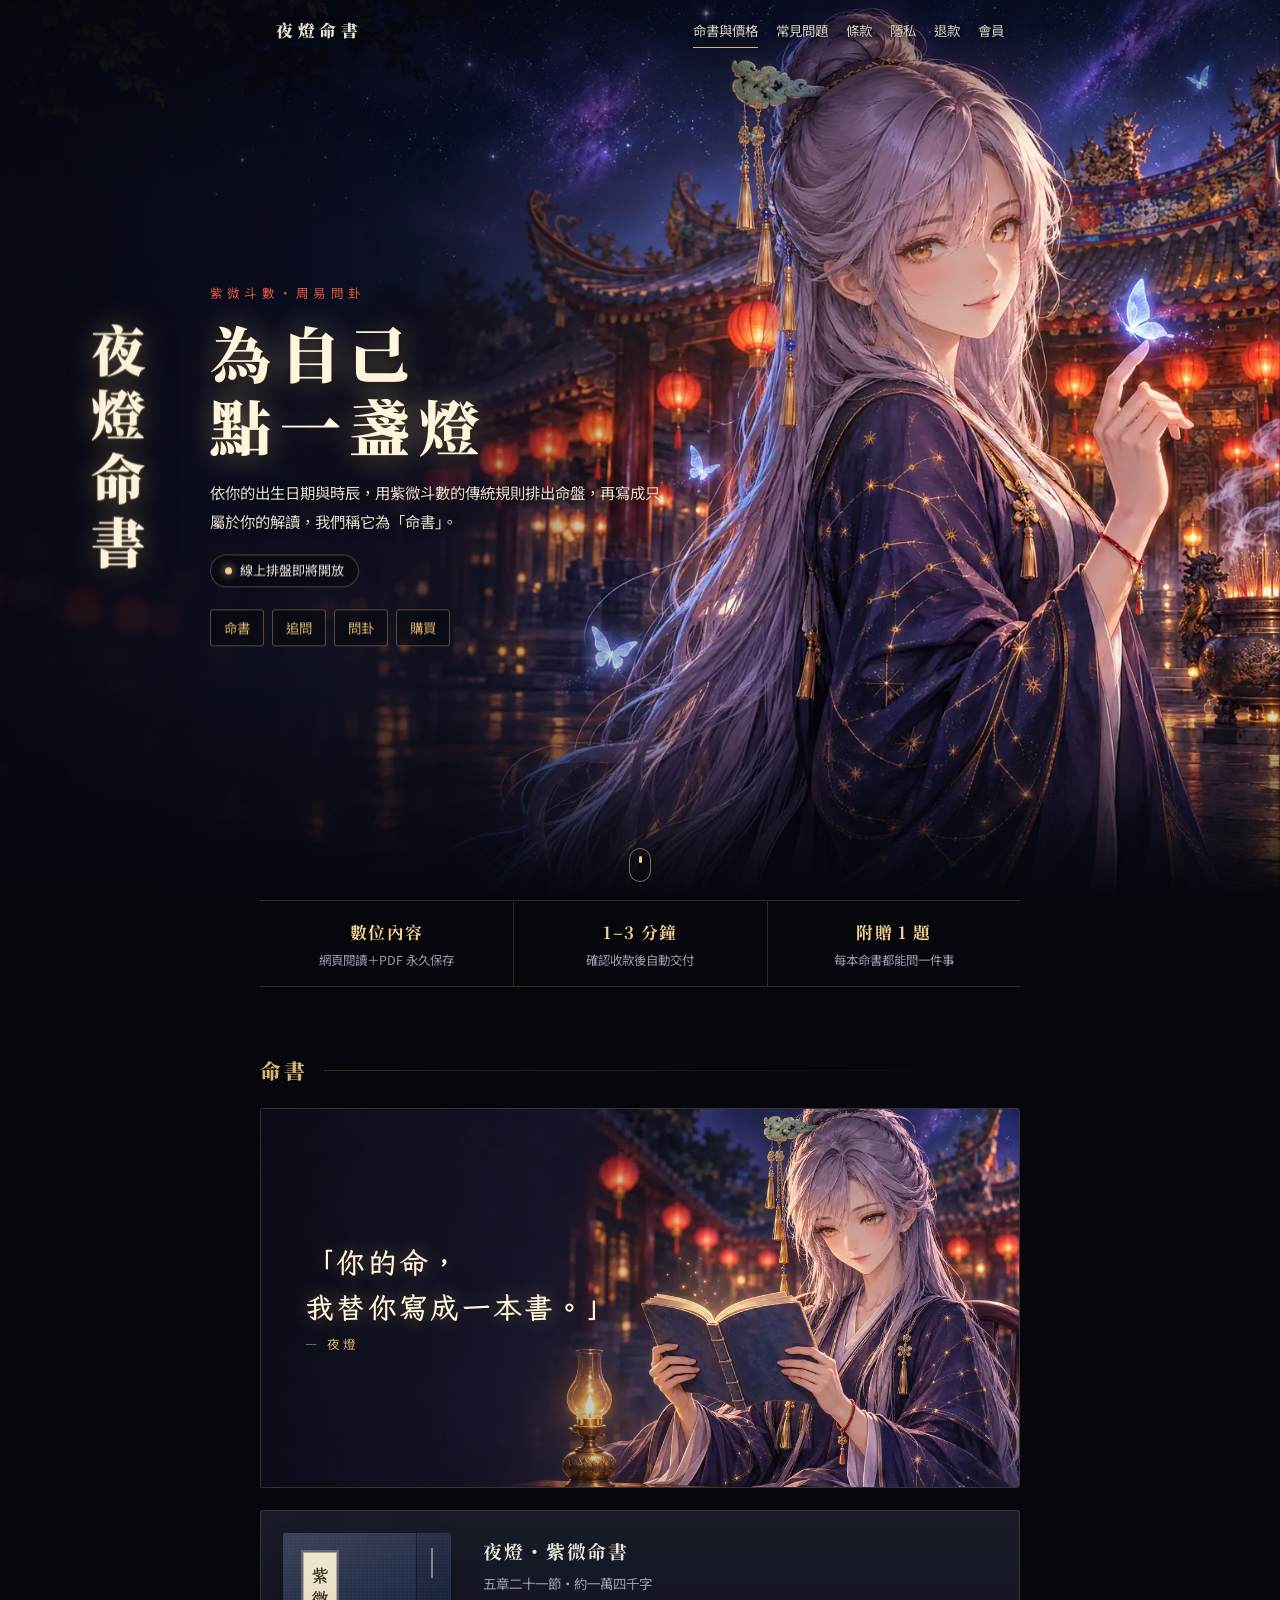
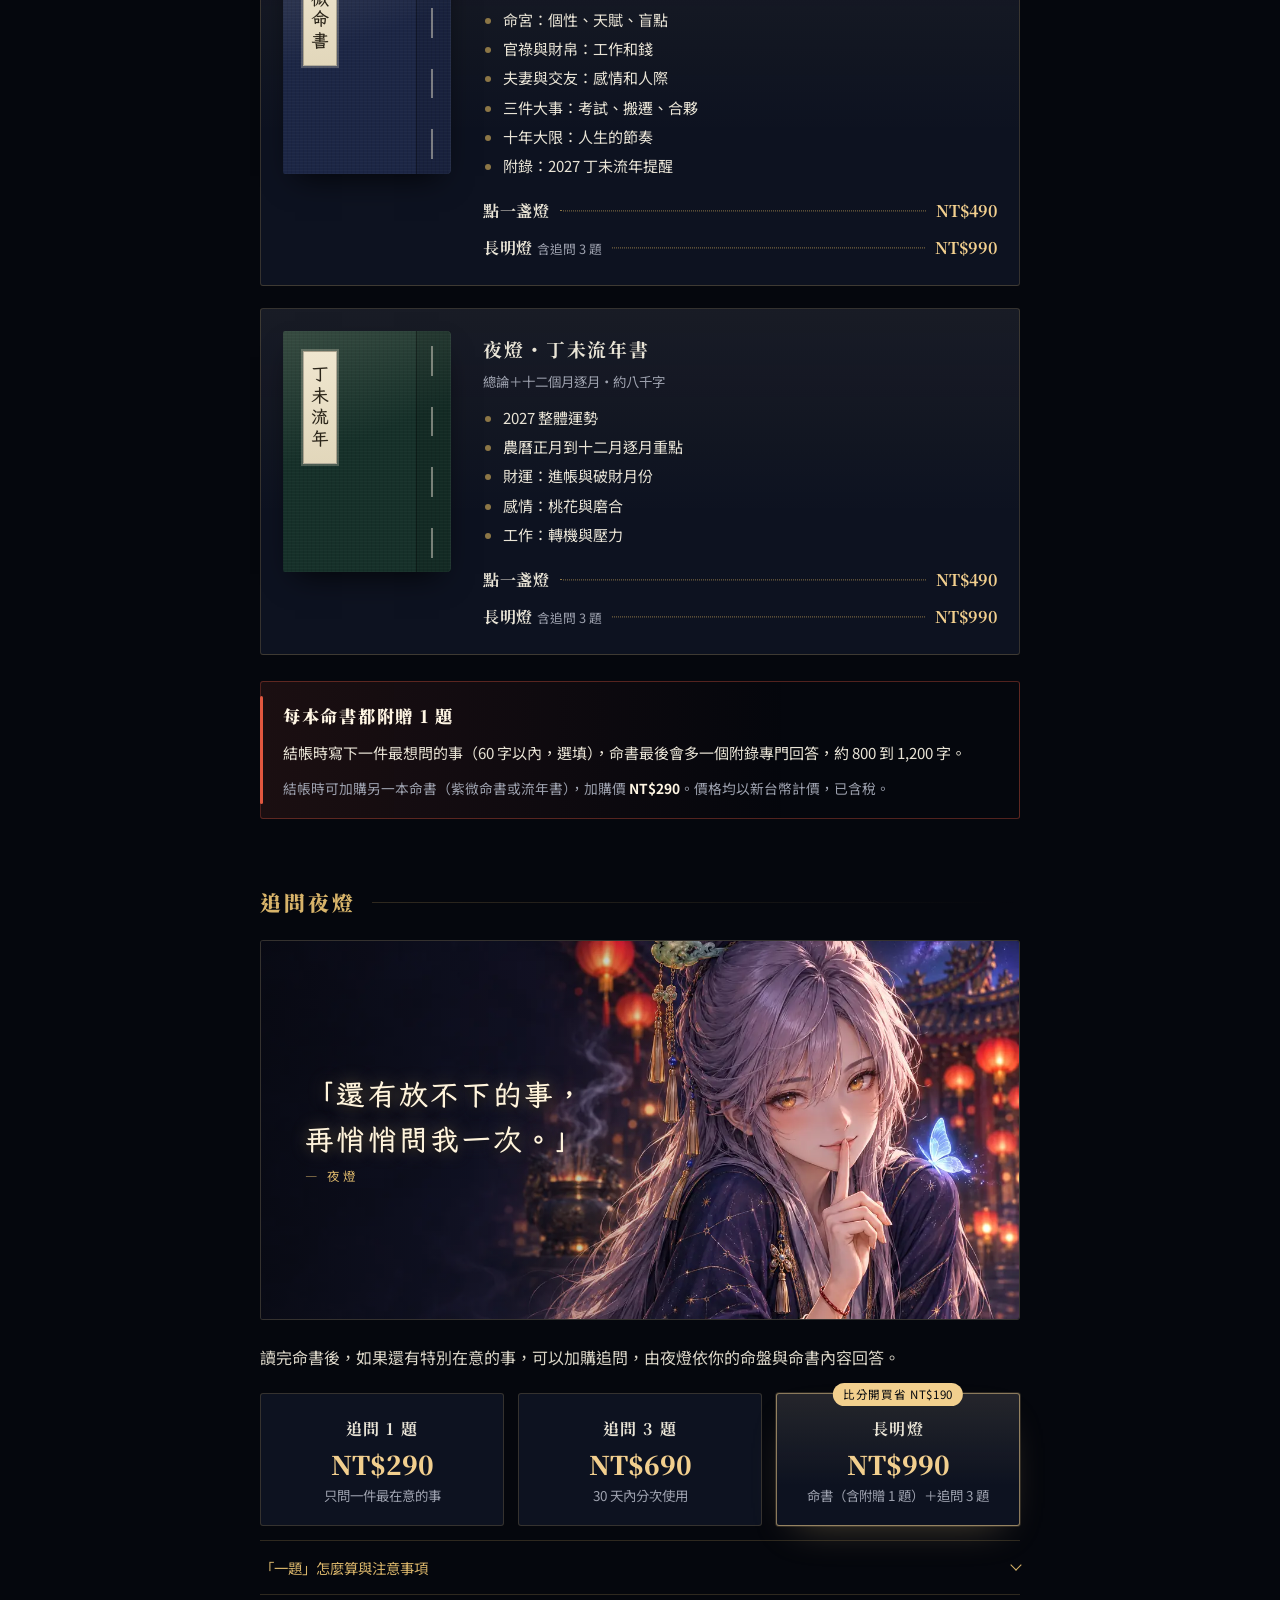
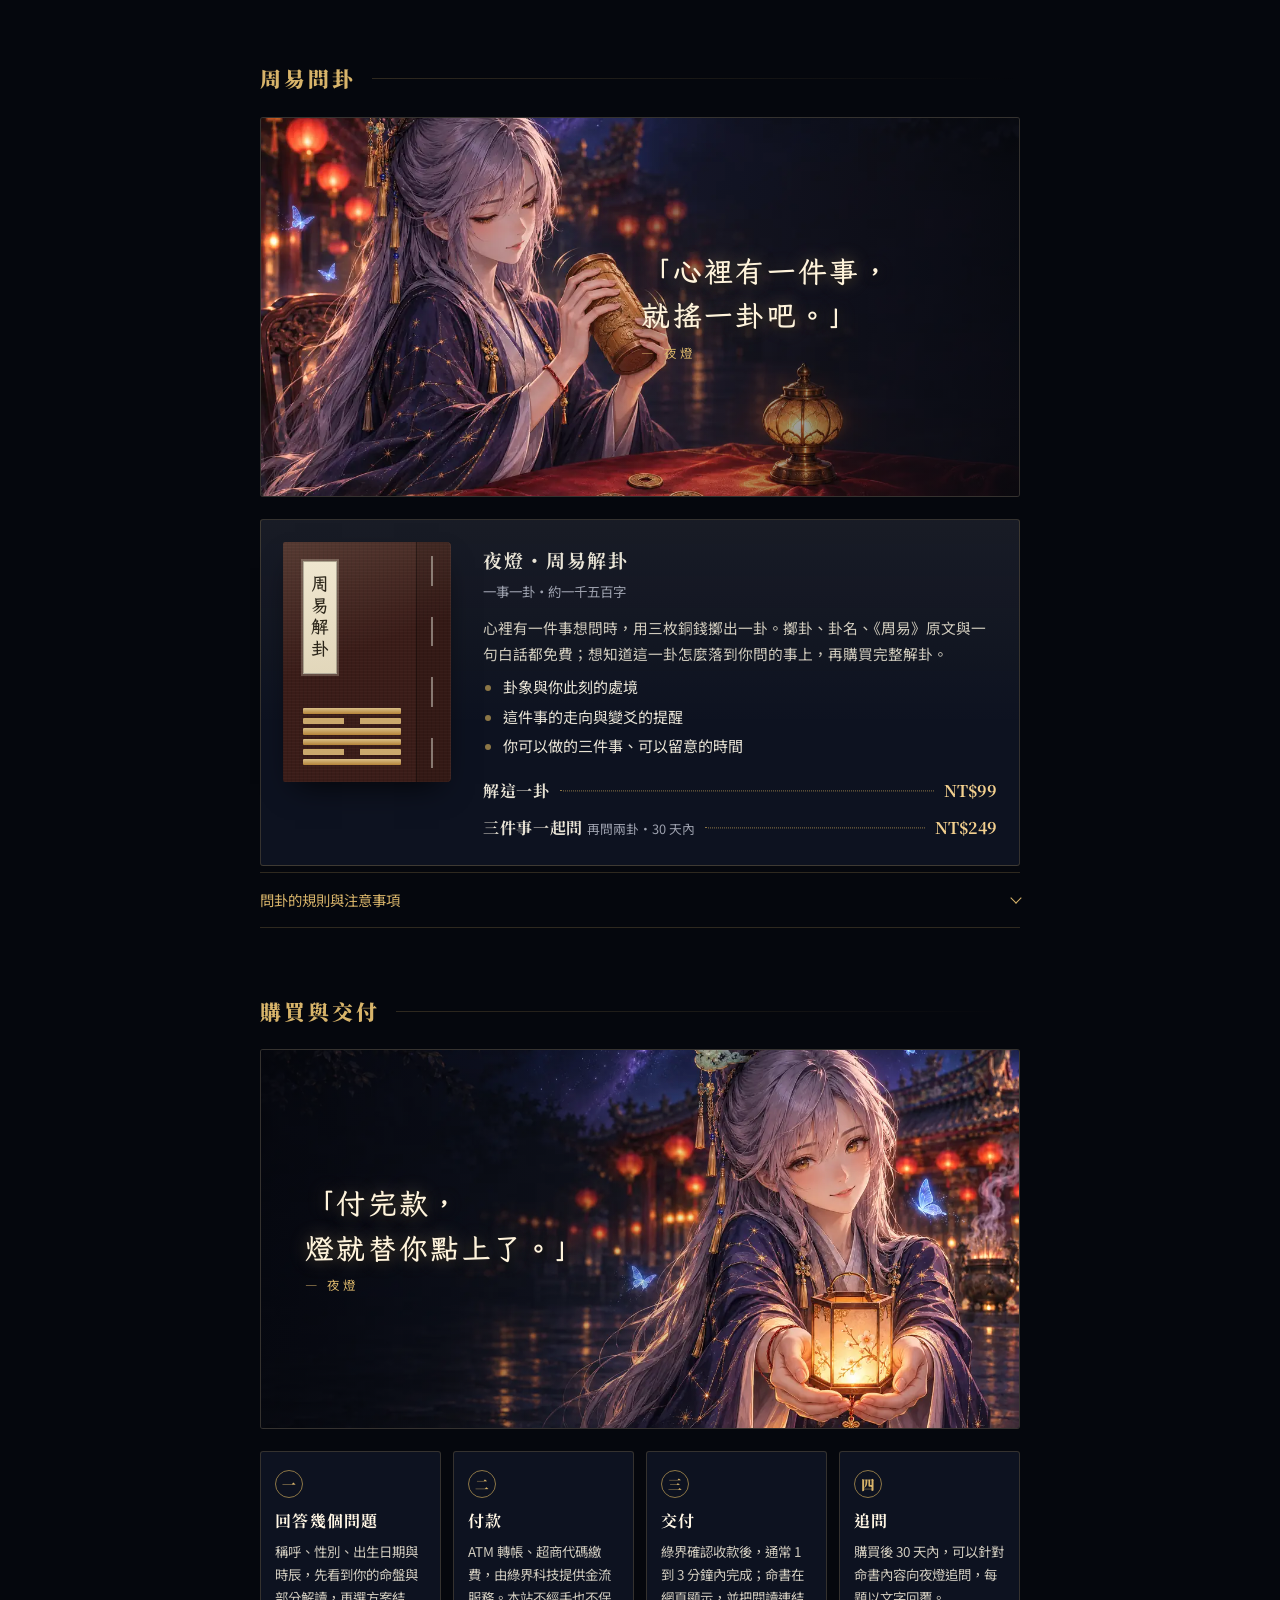
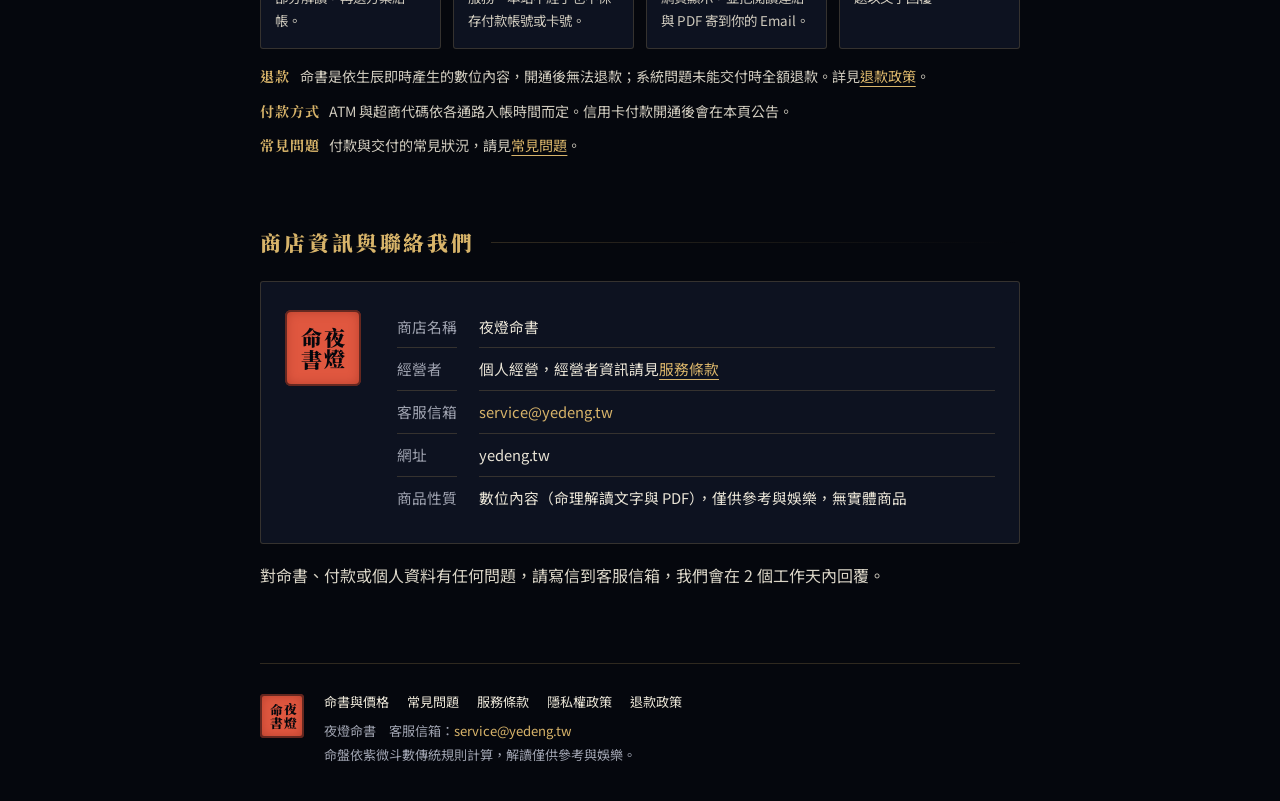
==== index.html @ f679dbf3 "新增會員登入、會員中心、付款後感謝頁與命書閱讀頁 - login.html：Email 驗證碼／連結、Google、LINE 三種登入，含綁定 Email 模式 - account.html：我的命書" ====
<!doctype html>
<html lang="zh-Hant-TW">
<head>
<meta charset="utf-8">
<meta name="viewport" content="width=device-width, initial-scale=1, viewport-fit=cover">
<meta name="description" content="夜燈命書：紫微命書、流年書、追問與周易問卦的內容、價格、付款與交付方式。">
<meta name="theme-color" content="#05070d">
<link rel="icon" href="/favicon.ico" sizes="32x32">
<link rel="icon" href="/favicon.svg" type="image/svg+xml">
<link rel="apple-touch-icon" href="/apple-touch-icon.png">
<link rel="manifest" href="/site.webmanifest">
<title>命書與價格｜夜燈命書</title>
<link rel="preconnect" href="https://fonts.googleapis.com">
<link rel="preconnect" href="https://fonts.gstatic.com" crossorigin>
<link rel="stylesheet" href="https://fonts.googleapis.com/css2?family=Noto+Serif+TC:wght@700;900&family=Noto+Sans+TC:wght@400;500;700&family=LXGW+WenKai+TC:wght@700&display=swap">
<link rel="stylesheet" href="legal.css">
<link rel="stylesheet" href="shop.css">
<link rel="stylesheet" href="stage.css">
<link rel="preload" as="image" href="img/hero-m.webp" media="(max-width:899px)">
<link rel="preload" as="image" href="img/hero-d.webp" media="(min-width:900px)">
</head>
<body class="pg-shop">
<header class="top"><a class="brand" href="/">夜燈命書</a>
<nav class="nav" aria-label="主選單"><a href="/" aria-current="page">命書與價格</a><a href="faq.html">常見問題</a><a href="terms.html">條款</a><a href="privacy.html">隱私</a><a href="refund.html">退款</a><a href="account.html">會員</a></nav></header>
<main>

<section class="stage" aria-label="夜燈命書">
<picture class="stage-bg"><source media="(min-width:900px)" srcset="img/hero-d.webp" width="1920" height="1086"><img src="img/hero-m.webp" alt="" width="900" height="1592" fetchpriority="high"></picture>
<span class="motes" aria-hidden="true"></span>
<p class="v-title" aria-hidden="true"><span style="--i:0">夜</span><span style="--i:1">燈</span><span style="--i:2">命</span><span style="--i:3">書</span></p>
<div class="stage-txt">
<p class="eyebrow">紫微斗數・周易問卦</p>
<h1>為自己<br>點一盞燈</h1>
<p class="sub">依你的出生日期與時辰，用紫微斗數的傳統規則排出命盤，再寫成只屬於你的解讀，我們稱它為「命書」。</p>
<p class="soon"><span class="dot" aria-hidden="true"></span>線上排盤即將開放</p>
<nav class="jump" aria-label="本頁目錄"><a href="#books">命書</a><a href="#ask">追問</a><a href="#gua">問卦</a><a href="#buy">購買</a></nav>
</div>
<a class="cue" href="#books" aria-label="往下看命書"><span></span></a>
</section>

<ul class="rv perks" aria-label="服務特色">
<li><b>數位內容</b><span>網頁閱讀＋PDF 永久保存</span></li>
<li><b>1–3 分鐘</b><span>確認收款後自動交付</span></li>
<li><b>附贈 1 題</b><span>每本命書都能問一件事</span></li>
</ul>

<h2 id="books">命書</h2>
<figure class="scene rv"><img src="img/book.webp" alt="" loading="lazy" width="1280" height="850"><figcaption><p class="line">「你的命，<br>我替你寫成一本書。」</p><p class="who">— 夜燈</p></figcaption></figure>
<div class="rv shelf">
<article class="book life">
<div class="cover" aria-hidden="true"><span class="slip">紫微命書</span></div>
<div class="info"><h3>夜燈・紫微命書</h3><p class="meta">五章二十一節・約一萬四千字</p><ul><li>命宮：個性、天賦、盲點</li><li>官祿與財帛：工作和錢</li><li>夫妻與交友：感情和人際</li><li>三件大事：考試、搬遷、合夥</li><li>十年大限：人生的節奏</li><li>附錄：2027 丁未流年提醒</li></ul></div>
<div class="rates"><div class="rate"><span class="lbl">點一盞燈</span><i></i><b>NT$490</b></div><div class="rate"><span class="lbl">長明燈<small>含追問 3 題</small></span><i></i><b>NT$990</b></div></div>
</article>
<article class="book year">
<div class="cover" aria-hidden="true"><span class="slip">丁未流年</span></div>
<div class="info"><h3>夜燈・丁未流年書</h3><p class="meta">總論＋十二個月逐月・約八千字</p><ul><li>2027 整體運勢</li><li>農曆正月到十二月逐月重點</li><li>財運：進帳與破財月份</li><li>感情：桃花與磨合</li><li>工作：轉機與壓力</li></ul></div>
<div class="rates"><div class="rate"><span class="lbl">點一盞燈</span><i></i><b>NT$490</b></div><div class="rate"><span class="lbl">長明燈<small>含追問 3 題</small></span><i></i><b>NT$990</b></div></div>
</article>
</div>

<div class="rv gift">
<p class="gift-h">每本命書都附贈 1 題</p>
<p>結帳時寫下一件最想問的事（60 字以內，選填），命書最後會多一個附錄專門回答，約 800 到 1,200 字。</p>
<p class="gift-sub">結帳時可加購另一本命書（紫微命書或流年書），加購價 <b>NT$290</b>。價格均以新台幣計價，已含稅。</p>
</div>

<h2 id="ask">追問夜燈</h2>
<figure class="scene rv"><img src="img/hush.webp" alt="" loading="lazy" width="1280" height="850"><figcaption><p class="line">「還有放不下的事，<br>再悄悄問我一次。」</p><p class="who">— 夜燈</p></figcaption></figure>
<p class="intro">讀完命書後，如果還有特別在意的事，可以加購追問，由夜燈依你的命盤與命書內容回答。</p>
<div class="rv tiles">
<div class="tile"><p class="t-name">追問 1 題</p><p class="t-price">NT$290</p><p class="t-desc">只問一件最在意的事</p></div>
<div class="tile"><p class="t-name">追問 3 題</p><p class="t-price">NT$690</p><p class="t-desc">30 天內分次使用</p></div>
<div class="tile hi"><p class="t-tag">比分開買省 NT$190</p><p class="t-name">長明燈</p><p class="t-price">NT$990</p><p class="t-desc">命書（含附贈 1 題）＋追問 3 題</p></div>
</div>
<details class="rules"><summary>「一題」怎麼算與注意事項</summary>
<ul class="small">
<li>一題只問一件事，例如「我適合在今年換工作嗎」。一則訊息裡包含好幾個不同的問題，會請你拆開來問。</li>
<li>每題可以針對回答再補問一次，釐清你沒看懂的地方，不另外計算。</li>
<li>每題回答約 800 到 1,200 字，付款或提問後通常幾分鐘內完成。</li>
<li>購買後 30 天內使用完畢，逾期未使用的題數不保留。</li>
<li>追問屬於數位內容，不適用七天鑑賞期，購買後恕不退款。</li>
<li>只回答與你本人命盤有關的問題。兩個人的合盤書即將推出。</li>
<li>官司、申請、求職、感情這類「什麼時候」的問題，夜燈可以依命盤提供比較有進展的時間範圍或月份，僅供參考；不判斷官司輸贏或賠償金額，實際進度以法院、機關與律師的說明為準。</li>
<li>不回答醫療療效、疾病、壽命、死亡時間、投資標的或彩券號碼這類問題，也不提供已故者的命盤分析。</li>
</ul></details>

<h2 id="gua">周易問卦</h2>
<figure class="scene rv right"><img src="img/toss.webp" alt="" loading="lazy" width="1280" height="850"><figcaption><p class="line">「心裡有一件事，<br>就搖一卦吧。」</p><p class="who">— 夜燈</p></figcaption></figure>
<article class="rv book gua">
<div class="cover hexc" aria-hidden="true"><span class="hex"><i></i><i class="yin"></i><i></i><i></i><i class="yin"></i><i></i></span><span class="slip">周易解卦</span></div>
<div class="info"><h3>夜燈・周易解卦</h3><p class="meta">一事一卦・約一千五百字</p><p class="lead-s">心裡有一件事想問時，用三枚銅錢擲出一卦。擲卦、卦名、《周易》原文與一句白話都免費；想知道這一卦怎麼落到你問的事上，再購買完整解卦。</p><ul><li>卦象與你此刻的處境</li><li>這件事的走向與變爻的提醒</li><li>你可以做的三件事、可以留意的時間</li></ul></div>
<div class="rates"><div class="rate"><span class="lbl">解這一卦</span><i></i><b>NT$99</b></div><div class="rate"><span class="lbl">三件事一起問<small>再問兩卦・30 天內</small></span><i></i><b>NT$249</b></div></div>
</article>
<details class="rules"><summary>問卦的規則與注意事項</summary>
<ul class="small">
<li>一卦只問一件事。依「初筮告，再三瀆」的傳統，同一件事一個月內只解第一卦，重擲的卦不另外解。</li>
<li>解卦依《周易》原文與朱熹《易學啟蒙》的占法；「什麼時候」的問題可以提供月份範圍，僅供參考。</li>
<li>不回答彩券號碼、投資標的、疾病與療效、壽命，也不判斷官司輸贏或賠償金額。</li>
<li>解卦屬於數位內容，不適用七天鑑賞期，開通後無法退款；「三件事一起問」未使用的卦數也不退款。</li>
</ul></details>

<h2 id="buy">購買與交付</h2>
<figure class="scene rv"><img src="img/lamp.webp" alt="" loading="lazy" width="1280" height="850"><figcaption><p class="line">「付完款，<br>燈就替你點上了。」</p><p class="who">— 夜燈</p></figcaption></figure>
<ol class="rv steps">
<li><span class="n">一</span><b>回答幾個問題</b><p>稱呼、性別、出生日期與時辰，先看到你的命盤與部分解讀，再選方案結帳。</p></li>
<li><span class="n">二</span><b>付款</b><p>ATM 轉帳、超商代碼繳費，由綠界科技提供金流服務。本站不經手也不保存付款帳號或卡號。</p></li>
<li><span class="n">三</span><b>交付</b><p>綠界確認收款後，通常 1 到 3 分鐘內完成；命書在網頁顯示，並把閱讀連結與 PDF 寄到你的 Email。</p></li>
<li><span class="n">四</span><b>追問</b><p>購買後 30 天內，可以針對命書內容向夜燈追問，每題以文字回覆。</p></li>
</ol>
<div class="notes">
<p><b>退款</b>命書是依生辰即時產生的數位內容，開通後無法退款；系統問題未能交付時全額退款。詳見<a href="refund.html">退款政策</a>。</p>
<p><b>付款方式</b>ATM 與超商代碼依各通路入帳時間而定。信用卡付款開通後會在本頁公告。</p>
<p><b>常見問題</b>付款與交付的常見狀況，請見<a href="faq.html">常見問題</a>。</p>
</div>

<h2>商店資訊與聯絡我們</h2>
<div class="rv shop card">
<span class="seal" aria-hidden="true"><span>夜燈</span><span>命書</span></span>
<dl class="kv"><div><dt>商店名稱</dt><dd>夜燈命書</dd></div><div><dt>經營者</dt><dd>個人經營，經營者資訊請見<a href="terms.html">服務條款</a></dd></div><div><dt>客服信箱</dt><dd><span class="mail">service@yedeng.tw</span></dd></div><div><dt>網址</dt><dd>yedeng.tw</dd></div><div><dt>商品性質</dt><dd>數位內容（命理解讀文字與 PDF），僅供參考與娛樂，無實體商品</dd></div></dl>
</div>
<p class="intro">對命書、付款或個人資料有任何問題，請寫信到客服信箱，我們會在 2 個工作天內回覆。</p>
</main>
<footer>
<span class="seal" aria-hidden="true"><span>夜燈</span><span>命書</span></span>
<div>
<nav aria-label="網站資訊"><a href="/">命書與價格</a><a href="faq.html">常見問題</a><a href="terms.html">服務條款</a><a href="privacy.html">隱私權政策</a><a href="refund.html">退款政策</a></nav>
<p>夜燈命書　客服信箱：<span class="mail">service@yedeng.tw</span></p>
<p>命盤依紫微斗數傳統規則計算，解讀僅供參考與娛樂。</p>
</div>
</footer>
<script>
(function(){var els=document.querySelectorAll('.rv');if(!('IntersectionObserver' in window)||matchMedia('(prefers-reduced-motion: reduce)').matches){els.forEach(function(e){e.classList.add('in')});return}
document.documentElement.classList.add('js');var io=new IntersectionObserver(function(es){es.forEach(function(x){if(x.isIntersecting){x.target.classList.add('in');io.unobserve(x.target)}})},{rootMargin:'0px 0px -8% 0px'});els.forEach(function(e){io.observe(e)})})();
</script>
</body>
</html>
---- legal.css ----
:root{--night:#05070d;--ink:#0d1220;--lamp:#f2cf8e;--gold:#d8b46a;--gold-dim:#8c7646;--paper:#e9e4d6;--mute:#9da1ae;--cinnabar:#e0573f;--rule:rgba(216,180,106,.2);--serif:"Noto Serif TC","Songti TC","PMingLiU",serif;--kai:"LXGW WenKai TC","BiauKai","DFKai-SB","Kaiti TC",serif;--sans:"Noto Sans TC","PingFang TC","Microsoft JhengHei",system-ui,sans-serif;--w:760px;color-scheme:dark}*{box-sizing:border-box}html{background:var(--night)}body{margin:0;min-height:100dvh;color:var(--paper);font-family:var(--sans);font-size:16px;line-height:1.9;padding-inline:max(16px,env(safe-area-inset-left,0px)) max(16px,env(safe-area-inset-right,0px));padding-bottom:env(safe-area-inset-bottom,0px);-webkit-font-smoothing:antialiased}body::after{content:"";position:fixed;inset:0;pointer-events:none;z-index:-1;background:radial-gradient(ellipse 46rem 30rem at 50% -8rem,rgba(242,207,142,.2),rgba(242,207,142,.06) 55%,transparent 75%),radial-gradient(ellipse 90rem 50rem at 50% 120%,rgba(40,56,110,.22),transparent 70%);animation:lampOn 1.6s ease-out both}@keyframes lampOn{from{opacity:0}to{opacity:1}}a{color:var(--gold);text-underline-offset:4px;text-decoration-thickness:1px}a:hover{color:var(--lamp)}a:focus-visible{outline:2px solid var(--lamp);outline-offset:3px;border-radius:2px}b,strong{color:#fff6e4;font-weight:700}.top{max-width:var(--w);margin:0 auto;display:flex;align-items:center;justify-content:space-between;gap:16px;padding-block:calc(14px + env(safe-area-inset-top,0px)) 14px}.brand{font-family:var(--serif);font-weight:900;font-size:1.05rem;letter-spacing:.28em;color:var(--paper);text-decoration:none;white-space:nowrap}.nav{display:flex;gap:2px 18px;flex-wrap:wrap;justify-content:flex-end;font-size:.84rem}.nav a{color:var(--mute);text-decoration:none;padding-block:4px;white-space:nowrap}.nav a:hover{color:var(--paper)}.nav a[aria-current="page"]{color:var(--gold);box-shadow:inset 0 -1px var(--gold)}main{max-width:var(--w);margin:0 auto;padding-block:28px 56px}.hero{display:flex;flex-direction:row-reverse;align-items:flex-start;gap:clamp(20px,6vw,64px);padding-block:clamp(16px,6vw,56px) clamp(28px,6vw,48px)}.v-title{margin:0;writing-mode:vertical-rl;font-family:var(--serif);font-weight:900;font-size:clamp(3.2rem,11vw,4.4rem);line-height:1;letter-spacing:.18em;color:#fbf2dc;text-shadow:0 0 28px rgba(242,207,142,.45),0 0 2px rgba(242,207,142,.6);flex:none}.hero-txt{flex:1;min-width:0;padding-top:.4em}.hero h1{font-family:var(--serif);font-weight:900;font-size:clamp(1.55rem,5.4vw,2.2rem);line-height:1.35;letter-spacing:.06em;margin:0 0 18px;text-wrap:balance}.hero p{margin:0 0 14px;max-width:34em;color:#d9d4c6}.hero .soon{color:var(--mute);font-size:.88rem;margin-top:22px;padding-left:12px;border-left:1px solid var(--gold-dim)}h2{font-family:var(--serif);font-weight:900;font-size:1.3rem;letter-spacing:.14em;color:var(--gold);margin:64px 0 18px;display:flex;align-items:center;gap:16px;text-wrap:balance}main>.hero+h2{margin-top:24px}h2::after{content:"";flex:1;height:1px;background:linear-gradient(90deg,var(--rule),transparent)}h3{font-family:var(--serif);font-size:1.05rem;letter-spacing:.06em;margin:28px 0 8px;color:var(--paper)}p,li{max-width:40em}ul,ol{padding-left:1.3em;margin:10px 0}li{margin:6px 0}li::marker{color:var(--gold-dim)}.small{font-size:.9rem;color:#cfcabd}.shelf{display:flex;flex-direction:column;gap:22px;margin:22px 0 26px}.book{display:grid;grid-template-columns:clamp(104px,26vw,168px) 1fr;grid-template-areas:"cover info" "cover price";column-gap:clamp(16px,4vw,32px);row-gap:14px;padding:clamp(14px,3vw,22px);background:linear-gradient(180deg,rgba(242,207,142,.05),rgba(242,207,142,0) 60%),var(--ink);border:1px solid var(--rule);border-radius:3px}.cover{grid-area:cover;align-self:start;position:relative;aspect-ratio:3/4.3;border-radius:2px 4px 4px 2px;background:linear-gradient(160deg,rgba(255,240,210,.14),transparent 45%),repeating-linear-gradient(0deg,rgba(255,255,255,.025) 0 1px,transparent 1px 3px),repeating-linear-gradient(90deg,rgba(0,0,0,.08) 0 1px,transparent 1px 4px),var(--c,#1c2645);box-shadow:0 14px 30px -12px rgba(0,0,0,.8),inset -1px 0 rgba(255,255,255,.06)}.cover::before{content:"";position:absolute;top:6%;bottom:6%;right:11%;width:2px;background:repeating-linear-gradient(180deg,rgba(233,228,214,.55) 0 14%,transparent 14% 28.6%)}.cover::after{content:"";position:absolute;top:0;bottom:0;right:0;width:20%;border-left:1px solid rgba(0,0,0,.35);background:rgba(0,0,0,.12)}.slip{position:absolute;top:8%;left:12%;writing-mode:vertical-rl;font-family:var(--kai);font-weight:700;font-size:clamp(.86rem,2.6vw,1.12rem);letter-spacing:.2em;line-height:1;color:#2a2418;background:linear-gradient(#efe6cf,#e2d7bb);padding:.7em .38em;border:1px solid rgba(0,0,0,.25);box-shadow:0 0 0 2px rgba(239,230,207,.25)}.book.year .cover{--c:#163029}.info{grid-area:info;min-width:0}.info h3{margin:0 0 2px;font-size:1.18rem;letter-spacing:.1em}.info .meta{margin:0 0 10px;color:var(--mute);font-size:.84rem}.info ul{margin:0;font-size:.94rem;line-height:1.75}.info li{margin:3px 0}.rates{grid-area:price;align-self:end;display:flex;flex-direction:column;gap:6px;margin:0;padding:0;list-style:none}.rate{display:flex;align-items:baseline;gap:10px;margin:0;max-width:none}.rate .lbl{font-family:var(--serif);font-weight:700;letter-spacing:.04em}.rate .lbl small{font-family:var(--sans);font-weight:400;color:var(--mute);font-size:.8rem;letter-spacing:0;margin-left:4px}.rate i{flex:1;min-width:16px;border-bottom:1px dotted var(--gold-dim);transform:translateY(-.35em)}.rate b{font-family:var(--serif);font-variant-numeric:tabular-nums;color:var(--lamp);white-space:nowrap}.menu{list-style:none;padding:0;margin:18px 0 22px;display:flex;flex-direction:column;gap:16px}.menu li{margin:0;max-width:none}.menu p{margin:2px 0 0;color:var(--mute);font-size:.9rem;max-width:34em}.facts{margin:16px 0;display:grid;grid-template-columns:auto 1fr;column-gap:28px}.facts div{display:contents}.facts dt{font-family:var(--serif);font-weight:700;color:var(--gold);letter-spacing:.08em;white-space:nowrap;padding:12px 0;border-top:1px solid var(--rule)}.facts dd{margin:0;padding:12px 0;border-top:1px solid var(--rule);min-width:0}.mail{user-select:all;word-break:break-all;color:var(--gold)}.shop{display:flex;gap:clamp(18px,5vw,36px);align-items:flex-start}.shop .facts{flex:1;margin-top:0}.seal{flex:none;width:76px;height:76px;margin-top:4px;display:flex;flex-direction:row-reverse;justify-content:center;align-items:center;gap:2px;font-family:var(--serif);font-weight:900;font-size:1.32rem;line-height:1;color:var(--night);background:var(--cinnabar);border-radius:6px;padding:6px;letter-spacing:.04em;box-shadow:inset 0 0 0 2px rgba(5,7,13,.5),inset 0 0 12px rgba(80,10,0,.35)}.seal span{writing-mode:vertical-rl}.doc-head{padding-block:clamp(16px,5vw,40px) 8px}.doc-head h1{font-family:var(--serif);font-weight:900;font-size:clamp(1.8rem,6vw,2.4rem);letter-spacing:.14em;margin:0 0 6px}.updated{margin:0;color:var(--mute);font-size:.84rem}.lead{margin:22px 0 0;font-size:1.02rem;color:#d9d4c6;max-width:38em}.doc h2{font-size:1.12rem;margin-top:44px}.doc ol,.doc ul{font-size:.96rem}.note{border-left:2px solid var(--gold);padding:10px 16px;background:rgba(242,207,142,.06);font-size:.92rem;margin:28px 0;max-width:40em}.ph{background:rgba(224,87,63,.18);color:#ffb3a5;padding:0 4px}.tbl{overflow-x:auto;margin:14px 0}table{width:100%;border-collapse:collapse;font-size:.92rem}th,td{text-align:left;padding:11px 10px 11px 0;border-top:1px solid var(--rule);vertical-align:top}th{color:var(--mute);font-weight:500;font-size:.8rem;letter-spacing:.1em;border-top:0}.tbl td:first-child{white-space:nowrap;padding-right:18px;color:var(--gold);font-family:var(--serif);font-weight:700}footer{max-width:var(--w);margin:0 auto;border-top:1px solid var(--rule);padding-block:26px 34px;display:flex;gap:20px;align-items:flex-start;font-size:.82rem;color:var(--mute);line-height:1.8}footer .seal{width:44px;height:44px;font-size:.8rem;padding:3px;gap:1px;border-radius:4px;margin-top:4px}footer nav{display:flex;flex-wrap:wrap;gap:4px 18px;margin-bottom:6px}footer nav a{color:var(--paper);text-decoration:none}footer nav a:hover{color:var(--gold)}footer p{margin:0}@media (max-width:560px){body{font-size:15px}.nav{gap:0 12px;font-size:.8rem}.book{grid-template-areas:"cover info" "price price"}.info ul{font-size:.88rem}.facts{grid-template-columns:1fr}.facts dt{padding:12px 0 0}.facts dd{border-top:0;padding:2px 0 12px}.shop{flex-direction:column}}@media (prefers-reduced-motion:reduce){body::after{animation:none}}
body{-webkit-user-select:none;user-select:none;-webkit-tap-highlight-color:transparent}
.mail{-webkit-user-select:all;user-select:all}
::selection{background:rgba(216,180,106,.3);color:inherit}
body::after{animation:lampOn 1.6s ease-out both,flicker 7s ease-in-out 1.6s infinite}
@keyframes flicker{0%,100%{opacity:1}42%{opacity:.86}46%{opacity:.97}52%{opacity:.9}}
.v-title span{display:inline-block;animation:ignite 1.5s cubic-bezier(.3,.6,.3,1) calc(.35s + var(--i)*.32s) both}
@keyframes ignite{0%{opacity:0;filter:blur(8px);text-shadow:none}40%{opacity:1;filter:blur(0);text-shadow:0 0 46px rgba(255,214,140,.95),0 0 14px #fff2cf}100%{opacity:1;filter:blur(0);text-shadow:0 0 28px rgba(242,207,142,.45),0 0 2px rgba(242,207,142,.6)}}
.v-title{animation:breathe 6s ease-in-out 3s infinite}
@keyframes breathe{50%{filter:brightness(1.12) drop-shadow(0 0 18px rgba(242,207,142,.25))}}
.hero-txt{animation:rise 1s ease-out 1.5s both}
@keyframes rise{from{opacity:0;transform:translateY(10px)}to{opacity:1;transform:none}}
.cover{transform-origin:100% 50%;transition:transform .7s cubic-bezier(.2,.7,.2,1),box-shadow .7s}
.book:hover .cover,.book:active .cover{transform:perspective(800px) rotateY(-16deg);box-shadow:18px 18px 34px -14px rgba(0,0,0,.9),inset -1px 0 rgba(255,255,255,.06)}
.slip{transition:box-shadow .7s}
.book:hover .slip,.book:active .slip{box-shadow:0 0 0 2px rgba(239,230,207,.25),0 0 22px rgba(242,207,142,.35)}
@media (prefers-reduced-motion:reduce){body::after,.v-title,.v-title span,.hero-txt{animation:none}.cover{transition:none}.book:hover .cover,.book:active .cover{transform:none}}
html::before,html::after{content:"";position:fixed;left:0;top:0;width:3px;height:3px;border-radius:50%;pointer-events:none;z-index:-1;opacity:0}
html::before{box-shadow:46vw 41vh 5px 0px rgba(255,232,180,0.65),76vw 44vh 5px 0px rgba(255,232,180,0.8),17vw 34vh 4px 1px rgba(255,232,180,0.5),40vw 34vh 5px 1px rgba(255,232,180,0.65),66vw 44vh 3px 0px rgba(255,232,180,0.8),35vw 37vh 4px 1px rgba(255,232,180,0.5);animation:driftA 19s ease-in-out 1.2s infinite}
html::after{box-shadow:24vw 14vh 5px 0px rgba(255,232,180,0.65),19vw 21vh 4px 1px rgba(255,232,180,0.8),65vw 31vh 4px 1px rgba(255,232,180,0.8),72vw 12vh 4px 0px rgba(255,232,180,0.5),33vw 35vh 3px 1px rgba(255,232,180,0.8),71vw 44vh 4px 1px rgba(255,232,180,0.8);animation:driftB 23s ease-in-out 2.4s infinite}
@keyframes driftA{0%{opacity:0;transform:translate(0,0)}12%{opacity:.9}30%{opacity:.35}50%{opacity:.85;transform:translate(3vw,-4vh)}72%{opacity:.3}88%{opacity:.8}100%{opacity:0;transform:translate(-2vw,-9vh)}}
@keyframes driftB{0%{opacity:0;transform:translate(0,0)}18%{opacity:.75}40%{opacity:.25;transform:translate(-3vw,3vh)}60%{opacity:.9}82%{opacity:.4}100%{opacity:0;transform:translate(2vw,-6vh)}}
@media (prefers-reduced-motion:reduce){html::before,html::after{display:none}}

/* 明確設定底色，避免嵌入預覽時被套上亮色背景 */
html{background:var(--night)!important}body{background:transparent!important;color:var(--paper)}
---- shop.css ----
/* 商品頁（命書與價格）專用 */
html{scroll-behavior:smooth}
.pg-shop h2{scroll-margin-top:24px}
.pg-shop .hero{align-items:center;padding-block:clamp(20px,7vw,64px) clamp(20px,5vw,36px)}
.eyebrow{margin:0 0 10px!important;font-size:.78rem!important;letter-spacing:.42em;color:var(--cinnabar)!important}
.pg-shop .hero h1{font-size:clamp(2rem,7.4vw,2.9rem);line-height:1.25;letter-spacing:.12em;margin-bottom:20px;color:#fbf2dc}
.pg-shop .hero .soon{display:inline-flex;align-items:center;gap:8px;border:1px solid var(--rule);border-left:1px solid var(--rule);border-radius:99px;padding:3px 14px;margin:6px 0 0;color:var(--paper);font-size:.82rem;background:rgba(242,207,142,.05)}
.soon .dot{width:7px;height:7px;border-radius:50%;background:var(--lamp);box-shadow:0 0 10px var(--lamp);animation:pulse 2.4s ease-in-out infinite}
@keyframes pulse{50%{opacity:.35}}
.jump{display:flex;flex-wrap:wrap;gap:8px;margin-top:22px}
.jump a{font-size:.84rem;text-decoration:none;color:var(--gold);border:1px solid rgba(216,180,106,.38);border-radius:3px;padding:5px 13px;transition:background .3s,color .3s}
.jump a:hover{background:rgba(216,180,106,.12);color:var(--lamp)}
@media (max-width:560px){.jump{gap:6px}.jump a{padding:4px 9px;font-size:.8rem}}

.perks{list-style:none;padding:0;margin:8px 0 0;display:grid;grid-template-columns:repeat(3,1fr);border-block:1px solid var(--rule)}
.perks li{max-width:none;margin:0;padding:16px 10px;text-align:center;display:flex;flex-direction:column;gap:2px}
.perks li+li{border-left:1px solid var(--rule)}
.perks b{font-family:var(--serif);font-size:1.05rem;letter-spacing:.08em;color:var(--lamp)}
.perks span{font-size:.78rem;color:var(--mute);line-height:1.5}

.gift{position:relative;margin:4px 0 0;padding:18px 20px 16px 22px;border:1px solid rgba(224,87,63,.35);border-radius:3px;background:linear-gradient(90deg,rgba(224,87,63,.1),rgba(224,87,63,0) 70%)}
.gift::before{content:"";position:absolute;left:-1px;top:14px;bottom:14px;width:3px;background:var(--cinnabar);border-radius:2px}
.gift p{margin:0 0 6px;max-width:none;font-size:.94rem}
.gift .gift-h{font-family:var(--serif);font-weight:900;font-size:1.08rem;letter-spacing:.1em;color:#fff6e4}
.gift .gift-sub{color:var(--mute);font-size:.86rem;margin:8px 0 0}

.intro{color:#d9d4c6}
.tiles{display:grid;grid-template-columns:repeat(3,1fr);gap:14px;margin:20px 0 14px}
.tile{position:relative;padding:20px 16px 18px;background:var(--ink);border:1px solid var(--rule);border-radius:3px;text-align:center;display:flex;flex-direction:column;gap:4px}
.tile p{margin:0;max-width:none}
.t-name{font-family:var(--serif);font-weight:700;letter-spacing:.1em}
.t-price{font-family:var(--serif);font-weight:900;font-size:1.6rem;color:var(--lamp);font-variant-numeric:tabular-nums;line-height:1.3}
.t-desc{font-size:.84rem;color:var(--mute);line-height:1.6}
.tile.hi{border-color:rgba(242,207,142,.55);background:linear-gradient(180deg,rgba(242,207,142,.1),rgba(242,207,142,0) 70%),var(--ink);box-shadow:0 0 0 1px rgba(242,207,142,.15),0 16px 40px -20px rgba(242,207,142,.35)}
.t-tag{position:absolute;top:-11px;left:50%;transform:translateX(-50%);white-space:nowrap;font-size:.72rem!important;letter-spacing:.06em;color:var(--night);background:var(--lamp);border-radius:99px;padding:1px 10px}

.rules{margin:6px 0 0;border-top:1px solid var(--rule);border-bottom:1px solid var(--rule)}
.rules summary{list-style:none;cursor:pointer;padding:13px 0;display:flex;justify-content:space-between;align-items:center;gap:12px;font-size:.9rem;color:var(--gold)}
.rules summary::-webkit-details-marker{display:none}
.rules summary::after{content:"";width:7px;height:7px;border-right:1.5px solid var(--gold);border-bottom:1.5px solid var(--gold);transform:translateY(-2px) rotate(45deg);transition:transform .3s}
.rules[open] summary::after{transform:translateY(1px) rotate(-135deg)}
.rules ul{margin:0 0 14px}

.book.gua{margin-top:20px}
.book.gua .cover{--c:#3a1c18}
.lead-s{margin:0 0 8px;font-size:.92rem;color:#d0cbbd;line-height:1.75}
.hexc .hex{position:absolute;left:12%;right:30%;bottom:7%;display:flex;flex-direction:column;gap:7%;height:24%}
.hexc .hex i{flex:1;background:linear-gradient(#f6dc9c,#c9953f);border-radius:1px;opacity:.85}
.hexc .hex i.yin{background:linear-gradient(90deg,#e5c27c 0 42%,transparent 42% 58%,#e5c27c 58%)}

.steps{list-style:none;padding:0;margin:20px 0 10px;display:grid;grid-template-columns:repeat(4,1fr);gap:12px;counter-reset:s}
.steps li{max-width:none;margin:0;padding:16px 14px;background:var(--ink);border:1px solid var(--rule);border-radius:3px;position:relative}
.steps .n{display:inline-grid;place-items:center;width:28px;height:28px;border-radius:50%;border:1px solid var(--gold-dim);font-family:var(--serif);font-weight:900;font-size:.86rem;color:var(--gold);margin-bottom:8px}
.steps b{display:block;font-family:var(--serif);letter-spacing:.08em;margin-bottom:4px}
.steps p{margin:0;font-size:.84rem;color:#cfcabd;line-height:1.7}
.notes{margin:14px 0 0;display:flex;flex-direction:column;gap:8px}
.notes p{margin:0;font-size:.88rem;color:#cfcabd;max-width:none}
.notes b{font-family:var(--serif);color:var(--gold);margin-right:10px;letter-spacing:.06em}

.card{padding:clamp(16px,4vw,24px);background:var(--ink);border:1px solid var(--rule);border-radius:3px}
.kv{flex:1;margin:0;display:grid;grid-template-columns:auto 1fr;column-gap:22px;row-gap:0;font-size:.92rem}
.kv div{display:contents}
.kv dt{color:var(--mute);white-space:nowrap;padding:7px 0;border-top:1px solid var(--rule)}
.kv dd{margin:0;padding:7px 0;border-top:1px solid var(--rule);min-width:0}
.kv div:first-child dt,.kv div:first-child dd{border-top:0}

@media (max-width:760px){.steps{grid-template-columns:1fr 1fr}}
@media (max-width:560px){
  .pg-shop .hero{align-items:flex-start}
  .perks li{padding:14px 4px}.perks b{font-size:.96rem}.perks span{font-size:.72rem}
  .tiles{grid-template-columns:1fr;gap:18px}
  .tile{flex-direction:row;flex-wrap:wrap;align-items:baseline;text-align:left;padding:16px}
  .tile .t-name{flex:1}.tile .t-desc{flex-basis:100%}
  .t-tag{left:16px;transform:none}
  .steps{grid-template-columns:1fr;gap:0;border-left:1px solid var(--gold-dim);margin-left:14px}
  .steps li{background:none;border:0;padding:0 0 18px 26px}
  .steps .n{position:absolute;left:-15px;top:-2px;background:var(--night);margin:0}
  .shop{flex-direction:row!important;gap:16px}.shop .seal{width:56px;height:56px;font-size:1rem}
  .kv{grid-template-columns:5em 1fr;column-gap:12px;font-size:.88rem}
}
@media (prefers-reduced-motion:reduce){.soon .dot{animation:none}html{scroll-behavior:auto}}
---- stage.css ----
/* 商品頁 v3：引路人主視覺與情境圖 */
.pg-shop main{padding-top:0}
.pg-shop .top{position:absolute;left:0;right:0;z-index:5;padding-inline:max(16px,env(safe-area-inset-left,0px)) max(16px,env(safe-area-inset-right,0px))}
.pg-shop .top .brand{text-shadow:0 1px 8px rgba(0,0,0,.8)}
.pg-shop .nav a{color:#d6d1c4;text-shadow:0 1px 6px rgba(0,0,0,.9)}

.stage{position:relative;height:100svh;min-height:600px;max-height:980px;margin-inline:calc(50% - 50vw);overflow:hidden;isolation:isolate;background:var(--night)}
.stage-bg{position:absolute;inset:0;z-index:-2;display:block;animation:drift 26s ease-in-out infinite alternate,fadeIn 1.8s ease-out both}
.stage-bg img{width:100%;height:100%;object-fit:cover;object-position:50% 0}
@keyframes drift{from{transform:scale(1.04) translate3d(0,0,0)}to{transform:scale(1.12) translate3d(-1.5%,-1.5%,0)}}
@keyframes fadeIn{from{opacity:0;filter:brightness(.3)}to{opacity:1;filter:none}}
.stage::before{content:"";position:absolute;inset:0;z-index:-1;pointer-events:none;background:
  linear-gradient(180deg,rgba(5,7,13,.75) 0,rgba(5,7,13,0) 18%),
  linear-gradient(0deg,var(--night) 0,rgba(5,7,13,.9) 22%,rgba(5,7,13,.4) 42%,rgba(5,7,13,0) 58%)}
.stage::after{content:"";position:absolute;inset:0;z-index:-1;pointer-events:none;background:radial-gradient(ellipse 60% 40% at 72% 30%,rgba(255,170,90,.16),transparent 70%);mix-blend-mode:screen;animation:flicker 6s ease-in-out infinite}

.motes{position:absolute;left:0;top:0;width:3px;height:3px;border-radius:50%;z-index:-1;pointer-events:none;opacity:0;
  box-shadow:12vw 70vh 4px 1px rgba(255,214,150,.8),28vw 58vh 3px 0 rgba(255,214,150,.6),44vw 80vh 5px 1px rgba(255,190,120,.7),63vw 66vh 4px 0 rgba(255,214,150,.8),81vw 76vh 3px 1px rgba(255,190,120,.6),90vw 52vh 4px 0 rgba(255,214,150,.7),36vw 40vh 3px 0 rgba(255,214,150,.5),70vw 44vh 4px 1px rgba(255,214,150,.6);
  animation:rise 14s linear 1s infinite}
@keyframes rise{0%{opacity:0;transform:translateY(0)}15%{opacity:.9}70%{opacity:.6}100%{opacity:0;transform:translateY(-42vh)}}

.stage .v-title{position:absolute;right:max(16px,env(safe-area-inset-right,0px));top:calc(76px + env(safe-area-inset-top,0px));font-size:clamp(2.6rem,10.5vw,4.2rem);margin:0;filter:drop-shadow(0 2px 12px rgba(0,0,0,.6))}
.stage-txt{position:absolute;left:0;right:0;bottom:calc(64px + env(safe-area-inset-bottom,0px));max-width:var(--w);margin:0 auto;padding-inline:max(16px,env(safe-area-inset-left,0px)) max(16px,env(safe-area-inset-right,0px));animation:rise2 1.1s ease-out 1.6s both}
@keyframes rise2{from{opacity:0;transform:translateY(14px)}to{opacity:1;transform:none}}
.stage-txt .eyebrow{margin:0 0 10px;font-size:.78rem;letter-spacing:.42em;color:var(--cinnabar)}
.stage-txt h1{font-family:var(--serif);font-weight:900;font-size:clamp(2.3rem,9.6vw,3.6rem);line-height:1.2;letter-spacing:.14em;margin:0 0 16px;color:#fff4dc;text-shadow:0 0 30px rgba(242,207,142,.45),0 2px 10px rgba(0,0,0,.7)}
.stage-txt .sub{margin:0 0 16px;max-width:30em;color:#e2dccd;font-size:.96rem;text-shadow:0 1px 8px rgba(0,0,0,.8)}
.stage-txt .soon{display:inline-flex;align-items:center;gap:8px;border:1px solid rgba(242,207,142,.3);border-radius:99px;padding:3px 14px;margin:0;color:var(--paper);font-size:.82rem;background:rgba(5,7,13,.45);backdrop-filter:blur(6px);-webkit-backdrop-filter:blur(6px)}
.stage-txt .jump a{background:rgba(5,7,13,.45);backdrop-filter:blur(6px);-webkit-backdrop-filter:blur(6px)}
.cue{position:absolute;left:50%;bottom:calc(18px + env(safe-area-inset-bottom,0px));width:22px;height:34px;margin-left:-11px;border:1px solid rgba(242,207,142,.5);border-radius:12px}
.cue span{position:absolute;left:50%;top:7px;width:3px;height:7px;margin-left:-1.5px;border-radius:2px;background:var(--lamp);animation:cue 2s ease-in-out infinite}
@keyframes cue{0%{opacity:0;transform:translateY(0)}30%{opacity:1}100%{opacity:0;transform:translateY(12px)}}
.pg-shop .perks{margin-top:0}

/* 情境圖：引路人一句話 */
.scene{position:relative;margin:18px 0 22px;aspect-ratio:4/3;border-radius:3px;overflow:hidden;border:1px solid var(--rule);background:var(--ink);isolation:isolate}
.scene img{position:absolute;inset:0;width:100%;height:100%;object-fit:cover;object-position:78% 30%;z-index:-2;transform:scale(1.06);transition:transform 6s ease-out}
.scene.in img{transform:scale(1)}
.scene.right img{object-position:22% 40%}
.scene::after{content:"";position:absolute;inset:0;z-index:-1;background:linear-gradient(0deg,rgba(5,7,13,.92) 0,rgba(5,7,13,.35) 42%,rgba(5,7,13,0) 70%)}
.scene figcaption{position:absolute;left:18px;right:18px;bottom:16px}
.scene.right figcaption{text-align:right}
.scene .line{margin:0;max-width:none;font-family:var(--kai);font-weight:700;font-size:clamp(1.2rem,4.8vw,1.6rem);line-height:1.55;letter-spacing:.08em;color:#fff4dc;text-shadow:0 0 18px rgba(242,207,142,.4),0 2px 8px rgba(0,0,0,.8)}
.scene .who{margin:4px 0 0;max-width:none;font-size:.78rem;letter-spacing:.3em;color:var(--gold)}

/* 捲動淡入（沒有 JS 時直接顯示） */
.js .rv{opacity:0;transform:translateY(18px);transition:opacity .9s ease,transform .9s cubic-bezier(.2,.7,.2,1)}
.js .rv.in{opacity:1;transform:none}

@media (min-width:900px){
  .stage{max-height:900px}
  .stage-bg img{object-position:70% 20%}
  .stage::before{background:linear-gradient(180deg,rgba(5,7,13,.6) 0,rgba(5,7,13,0) 16%),linear-gradient(0deg,var(--night) 0,rgba(5,7,13,0) 24%),linear-gradient(90deg,rgba(5,7,13,.85) 0,rgba(5,7,13,.45) 34%,rgba(5,7,13,0) 55%)}
  .stage-txt{top:50%;bottom:auto;transform:translateY(-46%);max-width:1100px;animation:none}
  .stage-txt>*{max-width:440px}
  .stage-txt h1{font-size:3.8rem}
  .stage .v-title{right:auto;left:max(24px,calc(50% - 550px));top:50%;transform:translateY(-50%);font-size:3.4rem}
  .stage-txt{padding-left:120px}
  .scene{aspect-ratio:2/1}
  .scene img{object-position:50% 30%}
  .scene.right img{object-position:50% 40%}
  .scene::after{background:linear-gradient(90deg,rgba(5,7,13,.75) 0,rgba(5,7,13,.2) 45%,rgba(5,7,13,0) 60%)}
  .scene.right::after{background:linear-gradient(270deg,rgba(5,7,13,.75) 0,rgba(5,7,13,.2) 45%,rgba(5,7,13,0) 60%)}
  .scene figcaption{left:44px;right:auto;top:50%;bottom:auto;transform:translateY(-50%);width:44%}
  .scene.right figcaption{left:auto;right:44px;text-align:left}
  .scene .line{font-size:1.8rem}
}
@media (prefers-reduced-motion:reduce){.stage-bg,.stage::after,.motes,.stage-txt,.cue span{animation:none}.scene img{transition:none;transform:none}.js .rv{opacity:1;transform:none;transition:none}}
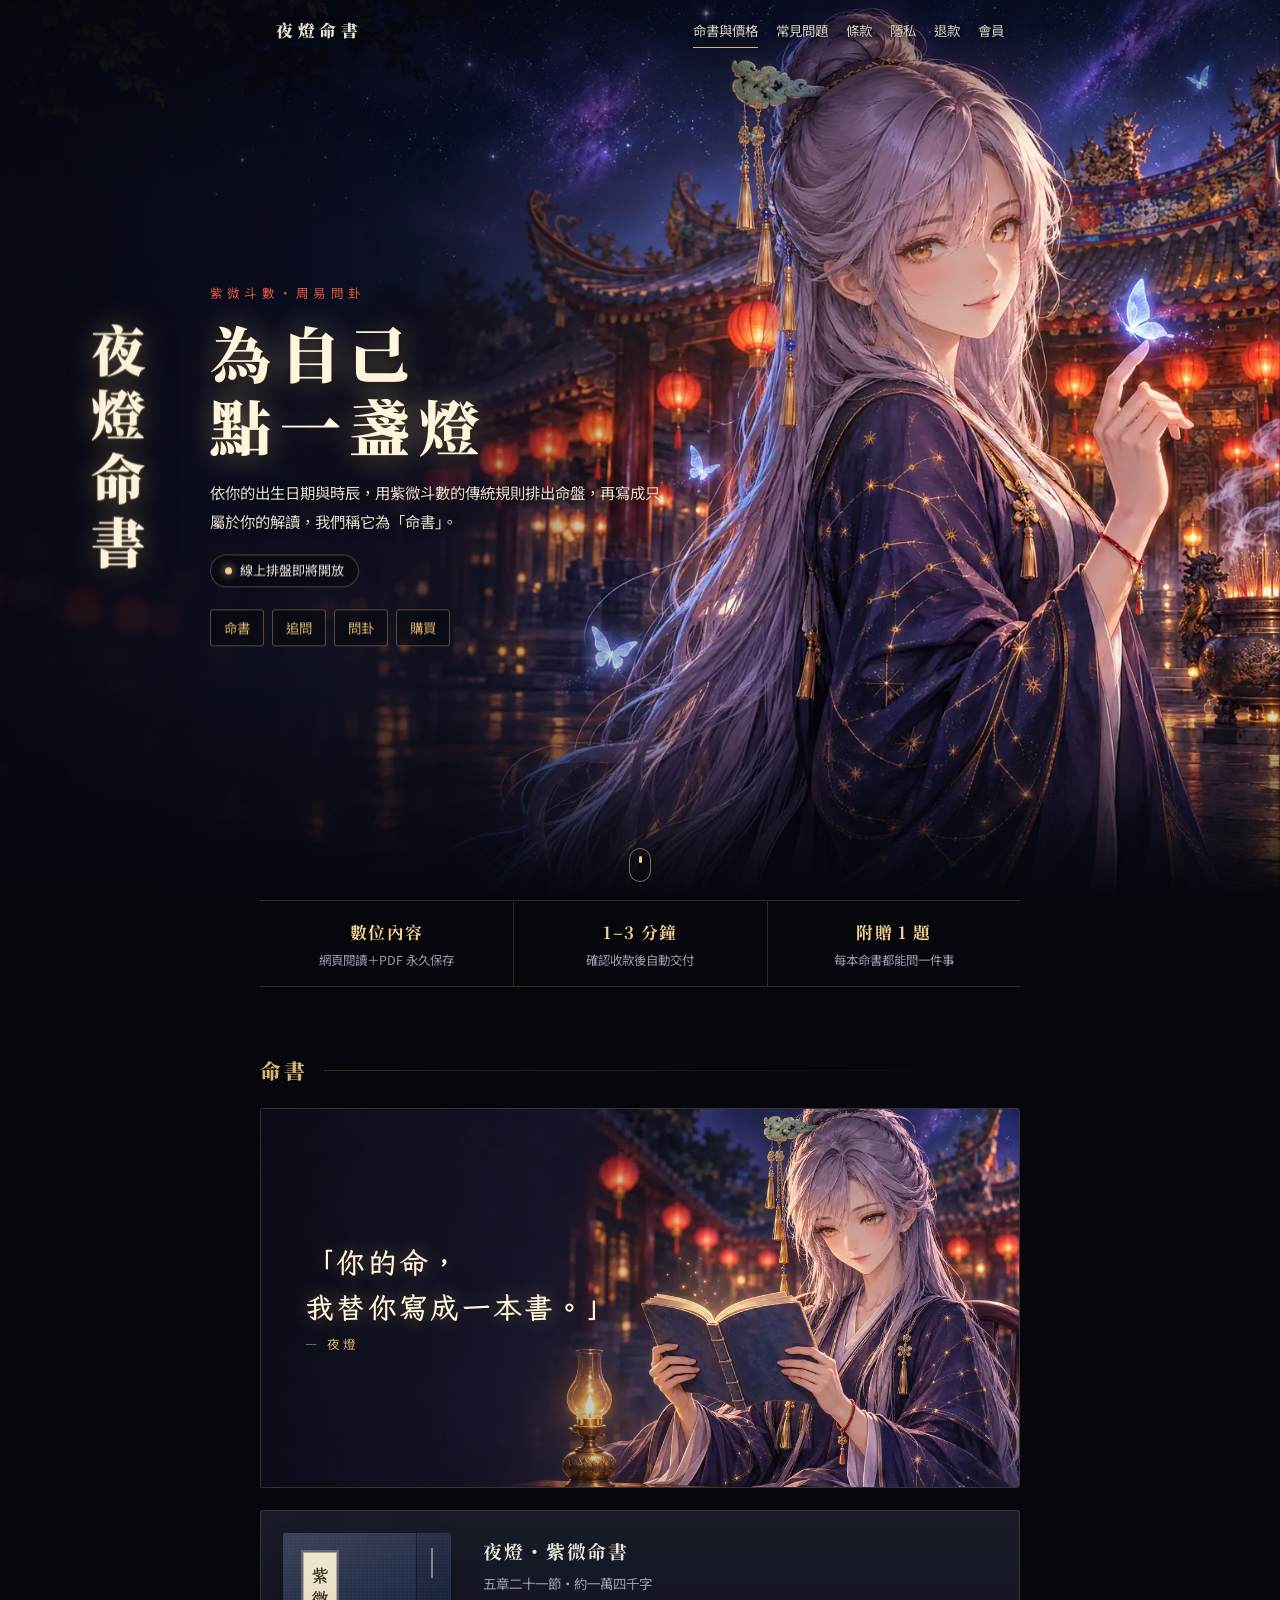
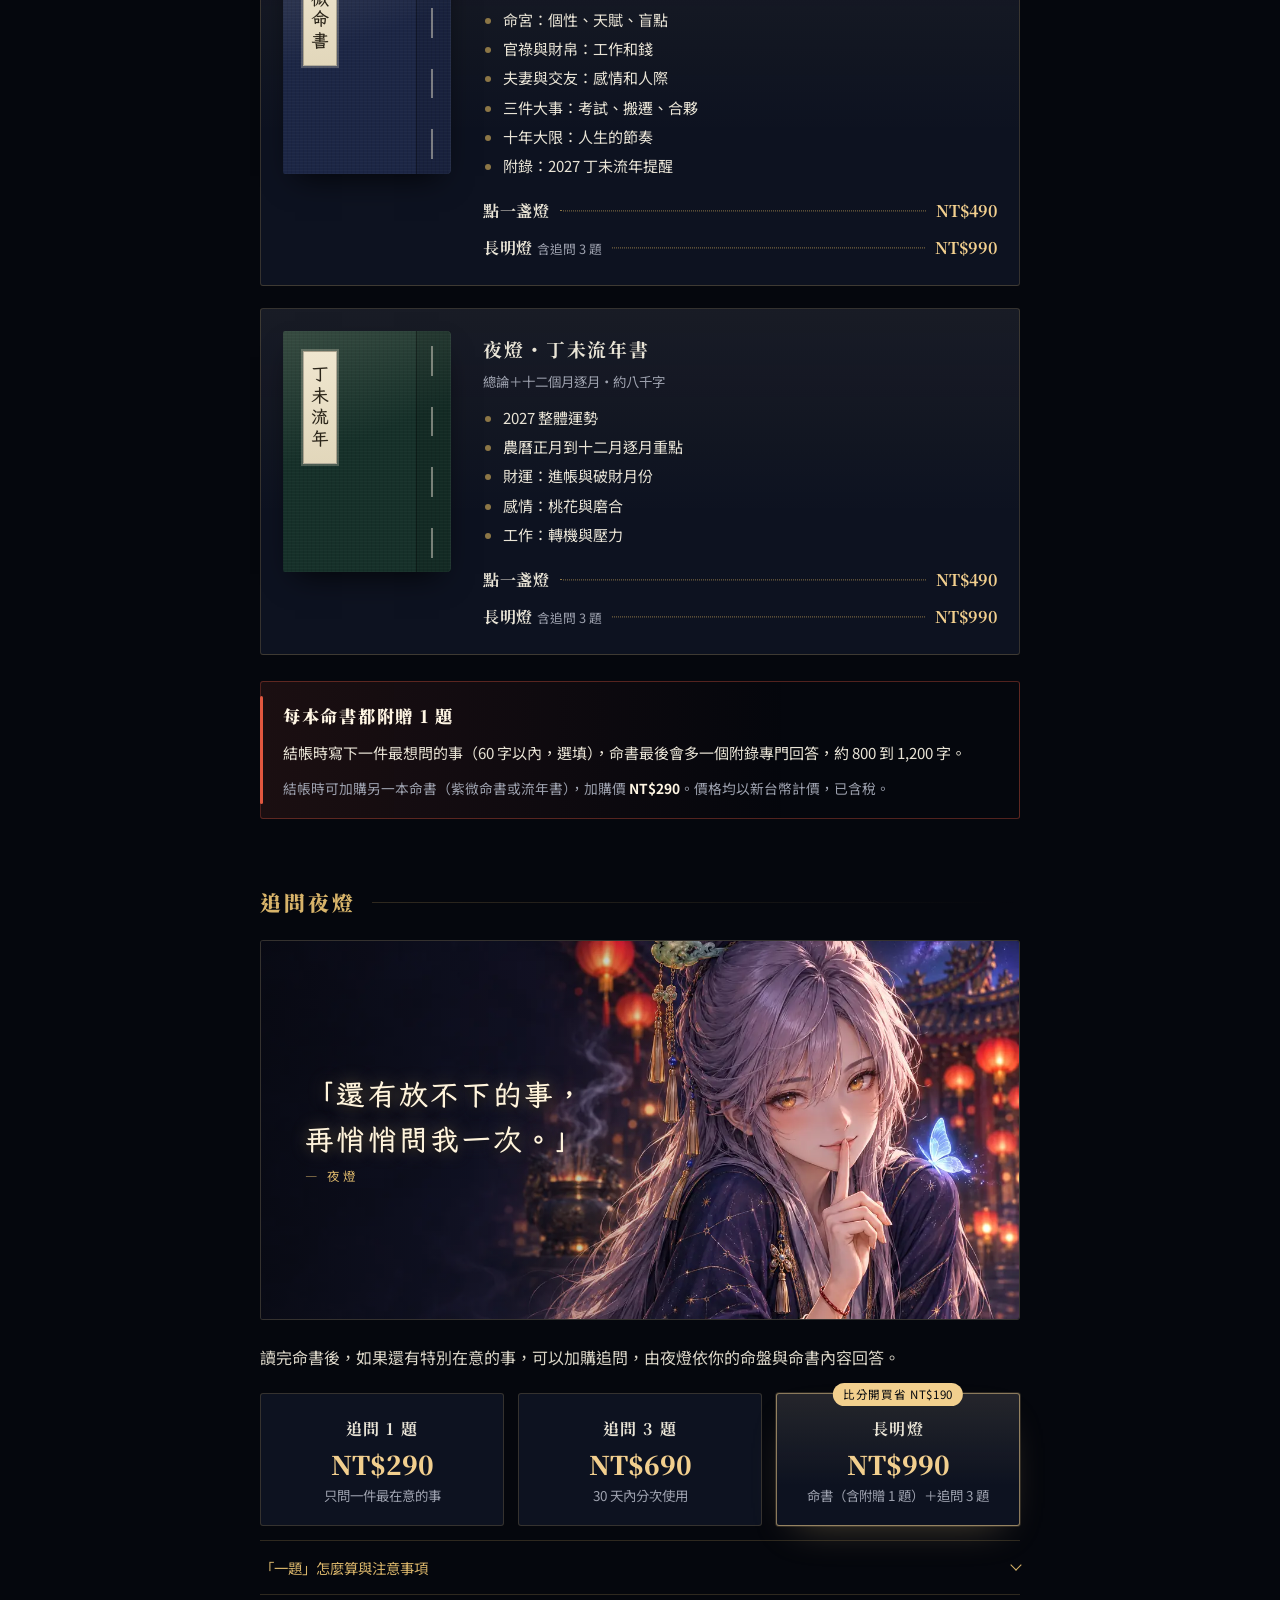
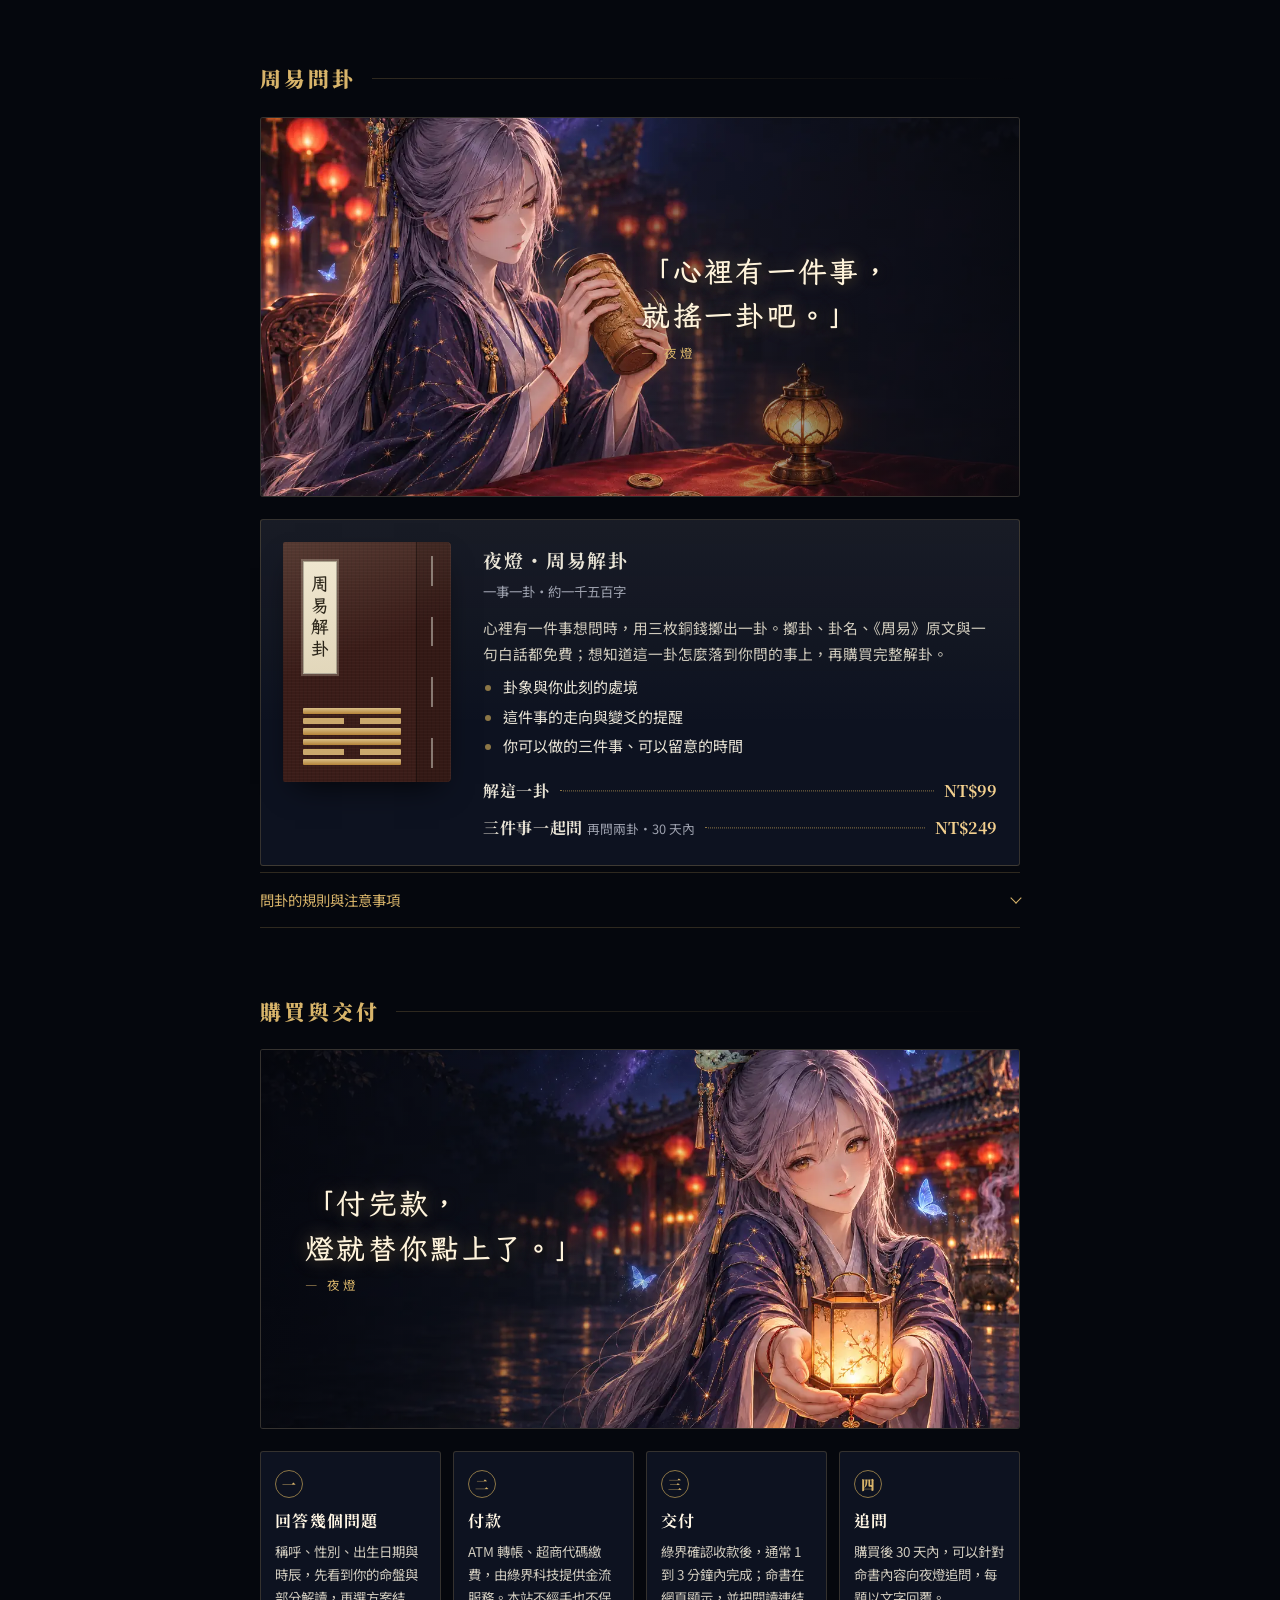
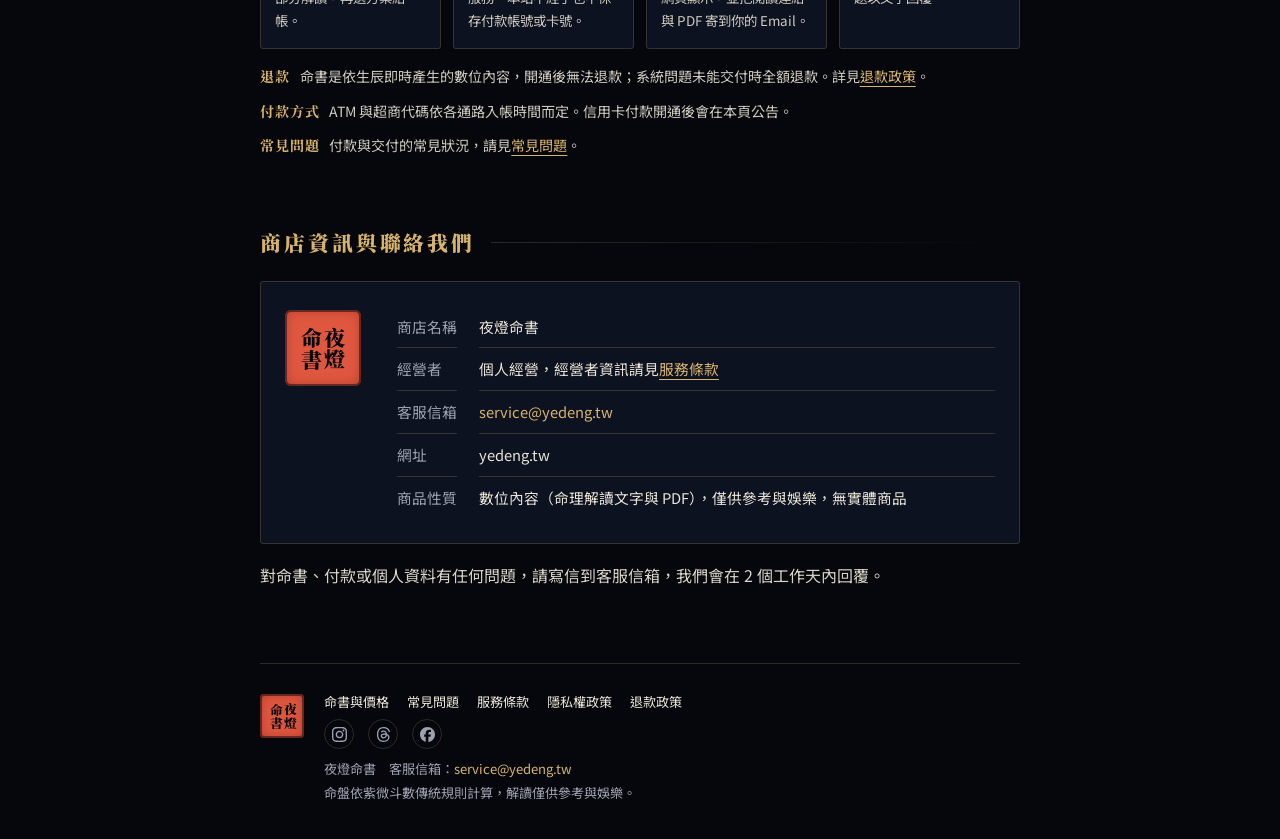
==== commit 652c272c: "頁尾加上 Instagram、Threads、Facebook 圖示連結 Co-Authored-By: Claude Opus 5.5 <noreply@anthropic.com> Claude-" ====
--- a/index.html
+++ b/index.html
@@ -125,6 +125,7 @@
 <span class="seal" aria-hidden="true"><span>夜燈</span><span>命書</span></span>
 <div>
 <nav aria-label="網站資訊"><a href="/">命書與價格</a><a href="faq.html">常見問題</a><a href="terms.html">服務條款</a><a href="privacy.html">隱私權政策</a><a href="refund.html">退款政策</a></nav>
+<div class="social"><a href="https://www.instagram.com/yedeng.tw/" target="_blank" rel="noopener" aria-label="夜燈命書 Instagram" title="Instagram"><svg viewBox="0 0 24 24" aria-hidden="true"><path d="M7.0301.084c-1.2768.0602-2.1487.264-2.911.5634-.7888.3075-1.4575.72-2.1228 1.3877-.6652.6677-1.075 1.3368-1.3802 2.127-.2954.7638-.4956 1.6365-.552 2.914-.0564 1.2775-.0689 1.6882-.0626 4.947.0062 3.2586.0206 3.6671.0825 4.9473.061 1.2765.264 2.1482.5635 2.9107.308.7889.72 1.4573 1.388 2.1228.6679.6655 1.3365 1.0743 2.1285 1.38.7632.295 1.6361.4961 2.9134.552 1.2773.056 1.6884.069 4.9462.0627 3.2578-.0062 3.668-.0207 4.9478-.0814 1.28-.0607 2.147-.2652 2.9098-.5633.7889-.3086 1.4578-.72 2.1228-1.3881.665-.6682 1.0745-1.3378 1.3795-2.1284.2957-.7632.4966-1.636.552-2.9124.056-1.2809.0692-1.6898.063-4.948-.0063-3.2583-.021-3.6668-.0817-4.9465-.0607-1.2797-.264-2.1487-.5633-2.9117-.3084-.7889-.72-1.4568-1.3876-2.1228C21.2982 1.33 20.628.9208 19.8378.6165 19.074.321 18.2017.1197 16.9244.0645 15.6471.0093 15.236-.005 11.977.0014 8.718.0076 8.31.0215 7.0301.0839m.1402 21.6932c-1.17-.0509-1.8053-.2453-2.2287-.408-.5606-.216-.96-.4771-1.3819-.895-.422-.4178-.6811-.8186-.9-1.378-.1644-.4234-.3624-1.058-.4171-2.228-.0595-1.2645-.072-1.6442-.079-4.848-.007-3.2037.0053-3.583.0607-4.848.05-1.169.2456-1.805.408-2.2282.216-.5613.4762-.96.895-1.3816.4188-.4217.8184-.6814 1.3783-.9003.423-.1651 1.0575-.3614 2.227-.4171 1.2655-.06 1.6447-.072 4.848-.079 3.2033-.007 3.5835.005 4.8495.0608 1.169.0508 1.8053.2445 2.228.408.5608.216.96.4754 1.3816.895.4217.4194.6816.8176.9005 1.3787.1653.4217.3617 1.056.4169 2.2263.0602 1.2655.0739 1.645.0796 4.848.0058 3.203-.0055 3.5834-.061 4.848-.051 1.17-.245 1.8055-.408 2.2294-.216.5604-.4763.96-.8954 1.3814-.419.4215-.8181.6811-1.3783.9-.4224.1649-1.0577.3617-2.2262.4174-1.2656.0595-1.6448.072-4.8493.079-3.2045.007-3.5825-.006-4.848-.0608M16.953 5.5864A1.44 1.44 0 1 0 18.39 4.144a1.44 1.44 0 0 0-1.437 1.4424M5.8385 12.012c.0067 3.4032 2.7706 6.1557 6.173 6.1493 3.4026-.0065 6.157-2.7701 6.1506-6.1733-.0065-3.4032-2.771-6.1565-6.174-6.1498-3.403.0067-6.156 2.771-6.1496 6.1738M8 12.0077a4 4 0 1 1 4.008 3.9921A3.9996 3.9996 0 0 1 8 12.0077"/></svg></a><a href="https://www.threads.com/@yedeng.tw" target="_blank" rel="noopener" aria-label="夜燈命書 Threads" title="Threads"><svg viewBox="0 0 24 24" aria-hidden="true"><path d="M12.186 24h-.007c-3.581-.024-6.334-1.205-8.184-3.509C2.35 18.44 1.5 15.586 1.472 12.01v-.017c.03-3.579.879-6.43 2.525-8.482C5.845 1.205 8.6.024 12.18 0h.014c2.746.02 5.043.725 6.826 2.098 1.677 1.29 2.858 3.13 3.509 5.467l-2.04.569c-1.104-3.96-3.898-5.984-8.304-6.015-2.91.022-5.11.936-6.54 2.717C4.307 6.504 3.616 8.914 3.589 12c.027 3.086.718 5.496 2.057 7.164 1.43 1.783 3.631 2.698 6.54 2.717 2.623-.02 4.358-.631 5.8-2.045 1.647-1.613 1.618-3.593 1.09-4.798-.31-.71-.873-1.3-1.634-1.75-.192 1.352-.622 2.446-1.284 3.272-.886 1.102-2.14 1.704-3.73 1.79-1.202.065-2.361-.218-3.259-.801-1.063-.689-1.685-1.74-1.752-2.964-.065-1.19.408-2.285 1.33-3.082.88-.76 2.119-1.207 3.583-1.291a13.853 13.853 0 0 1 3.02.142c-.126-.742-.375-1.332-.75-1.757-.513-.586-1.308-.883-2.359-.89h-.029c-.844 0-1.992.232-2.721 1.32L7.734 7.847c.98-1.454 2.568-2.256 4.478-2.256h.044c3.194.02 5.097 1.975 5.287 5.388.108.046.216.094.321.142 1.49.7 2.58 1.761 3.154 3.07.797 1.82.871 4.79-1.548 7.158-1.85 1.81-4.094 2.628-7.277 2.65Zm1.003-11.69c-.242 0-.487.007-.739.021-1.836.103-2.98.946-2.916 2.143.067 1.256 1.452 1.839 2.784 1.767 1.224-.065 2.818-.543 3.086-3.71a10.5 10.5 0 0 0-2.215-.221z"/></svg></a><a href="https://www.facebook.com/profile.php?id=61596765146425" target="_blank" rel="noopener" aria-label="夜燈命書 Facebook" title="Facebook"><svg viewBox="0 0 24 24" aria-hidden="true"><path d="M9.101 23.691v-7.98H6.627v-3.667h2.474v-1.58c0-4.085 1.848-5.978 5.858-5.978.401 0 .955.042 1.468.103a8.68 8.68 0 0 1 1.141.195v3.325a8.623 8.623 0 0 0-.653-.036 26.805 26.805 0 0 0-.733-.009c-.707 0-1.259.096-1.675.309a1.686 1.686 0 0 0-.679.622c-.258.42-.374.995-.374 1.752v1.297h3.919l-.386 2.103-.287 1.564h-3.246v8.245C19.396 23.238 24 18.179 24 12.044c0-6.627-5.373-12-12-12s-12 5.373-12 12c0 5.628 3.874 10.35 9.101 11.647Z"/></svg></a></div>
 <p>夜燈命書　客服信箱：<span class="mail">service@yedeng.tw</span></p>
 <p>命盤依紫微斗數傳統規則計算，解讀僅供參考與娛樂。</p>
 </div>
--- a/legal.css
+++ b/legal.css
@@ -24,3 +24,5 @@
 
 /* 明確設定底色，避免嵌入預覽時被套上亮色背景 */
 html{background:var(--night)!important}body{background:transparent!important;color:var(--paper)}
+
+footer .social{display:flex;gap:14px;margin:4px 0 8px}footer .social a{display:inline-flex;width:30px;height:30px;align-items:center;justify-content:center;border:1px solid var(--rule);border-radius:50%;color:var(--mute);transition:color .2s,border-color .2s}footer .social a:hover{color:var(--lamp);border-color:var(--gold)}footer .social svg{width:15px;height:15px;fill:currentColor}
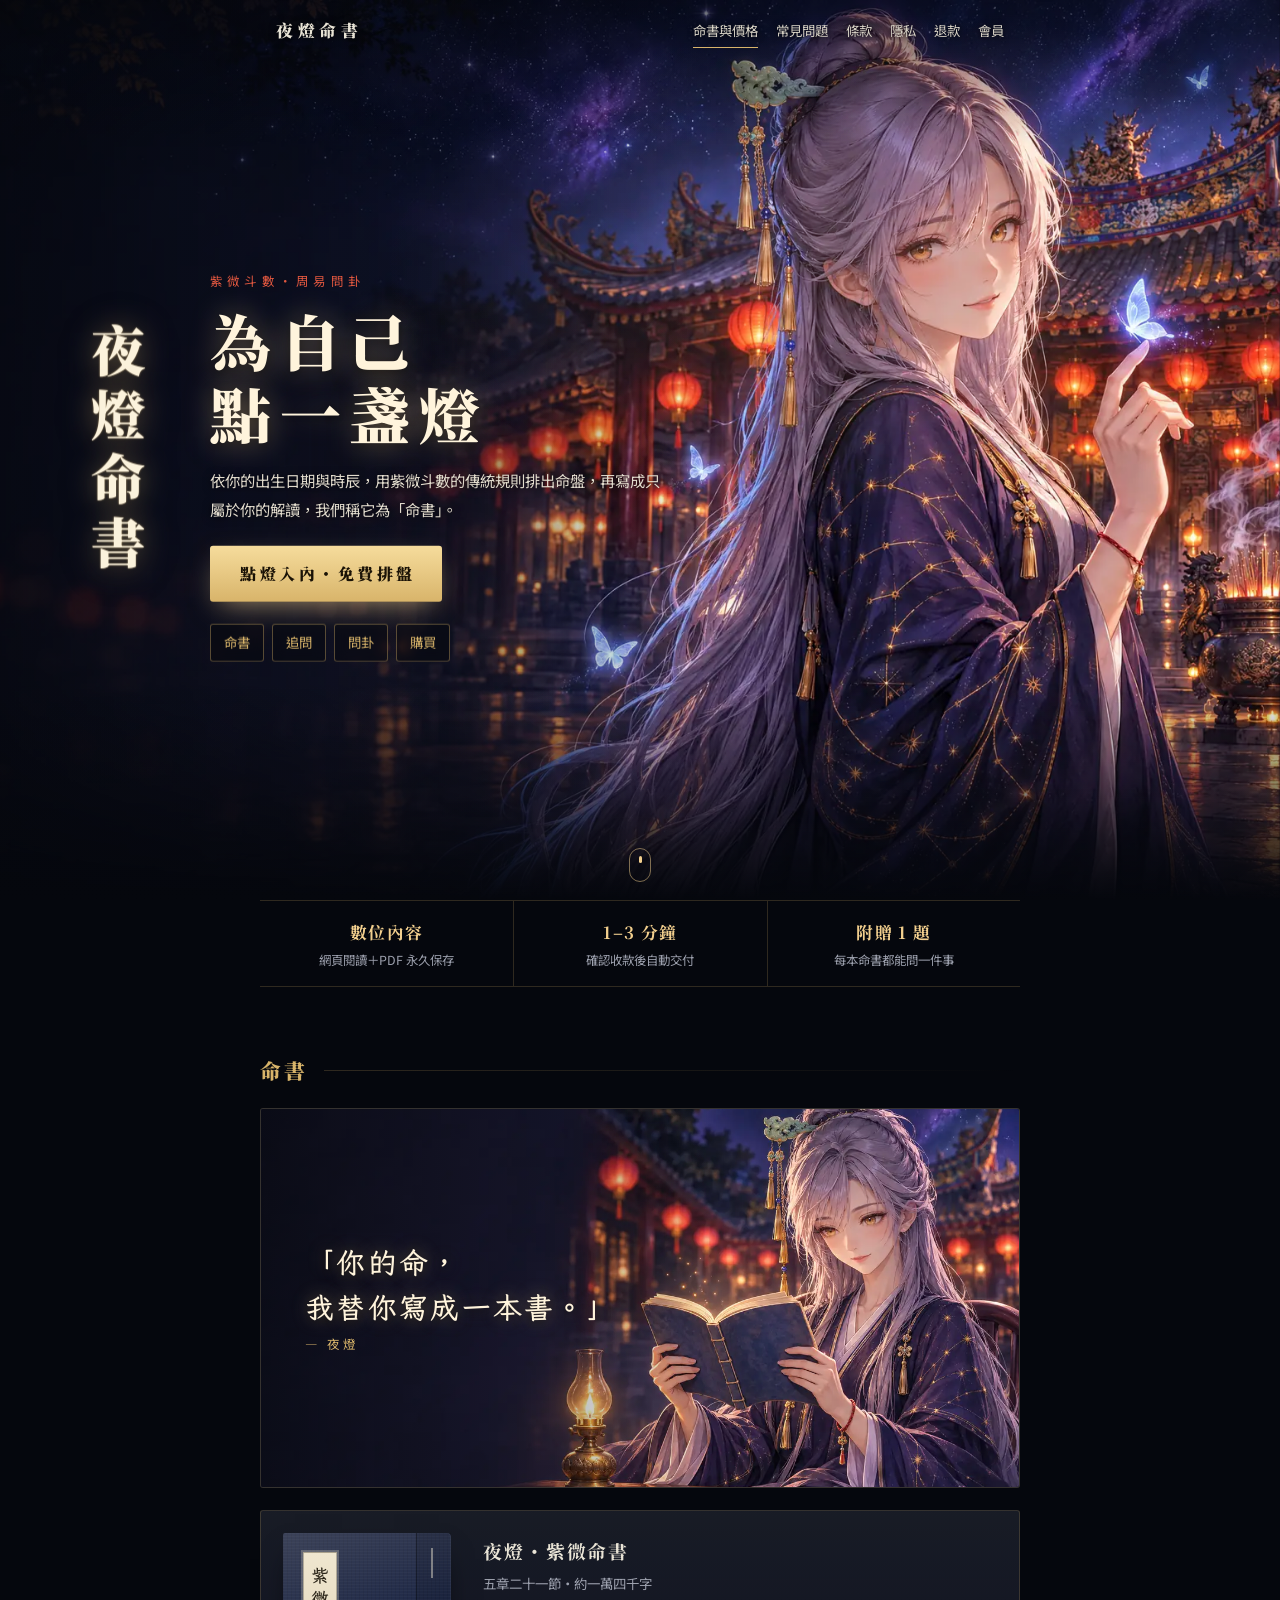
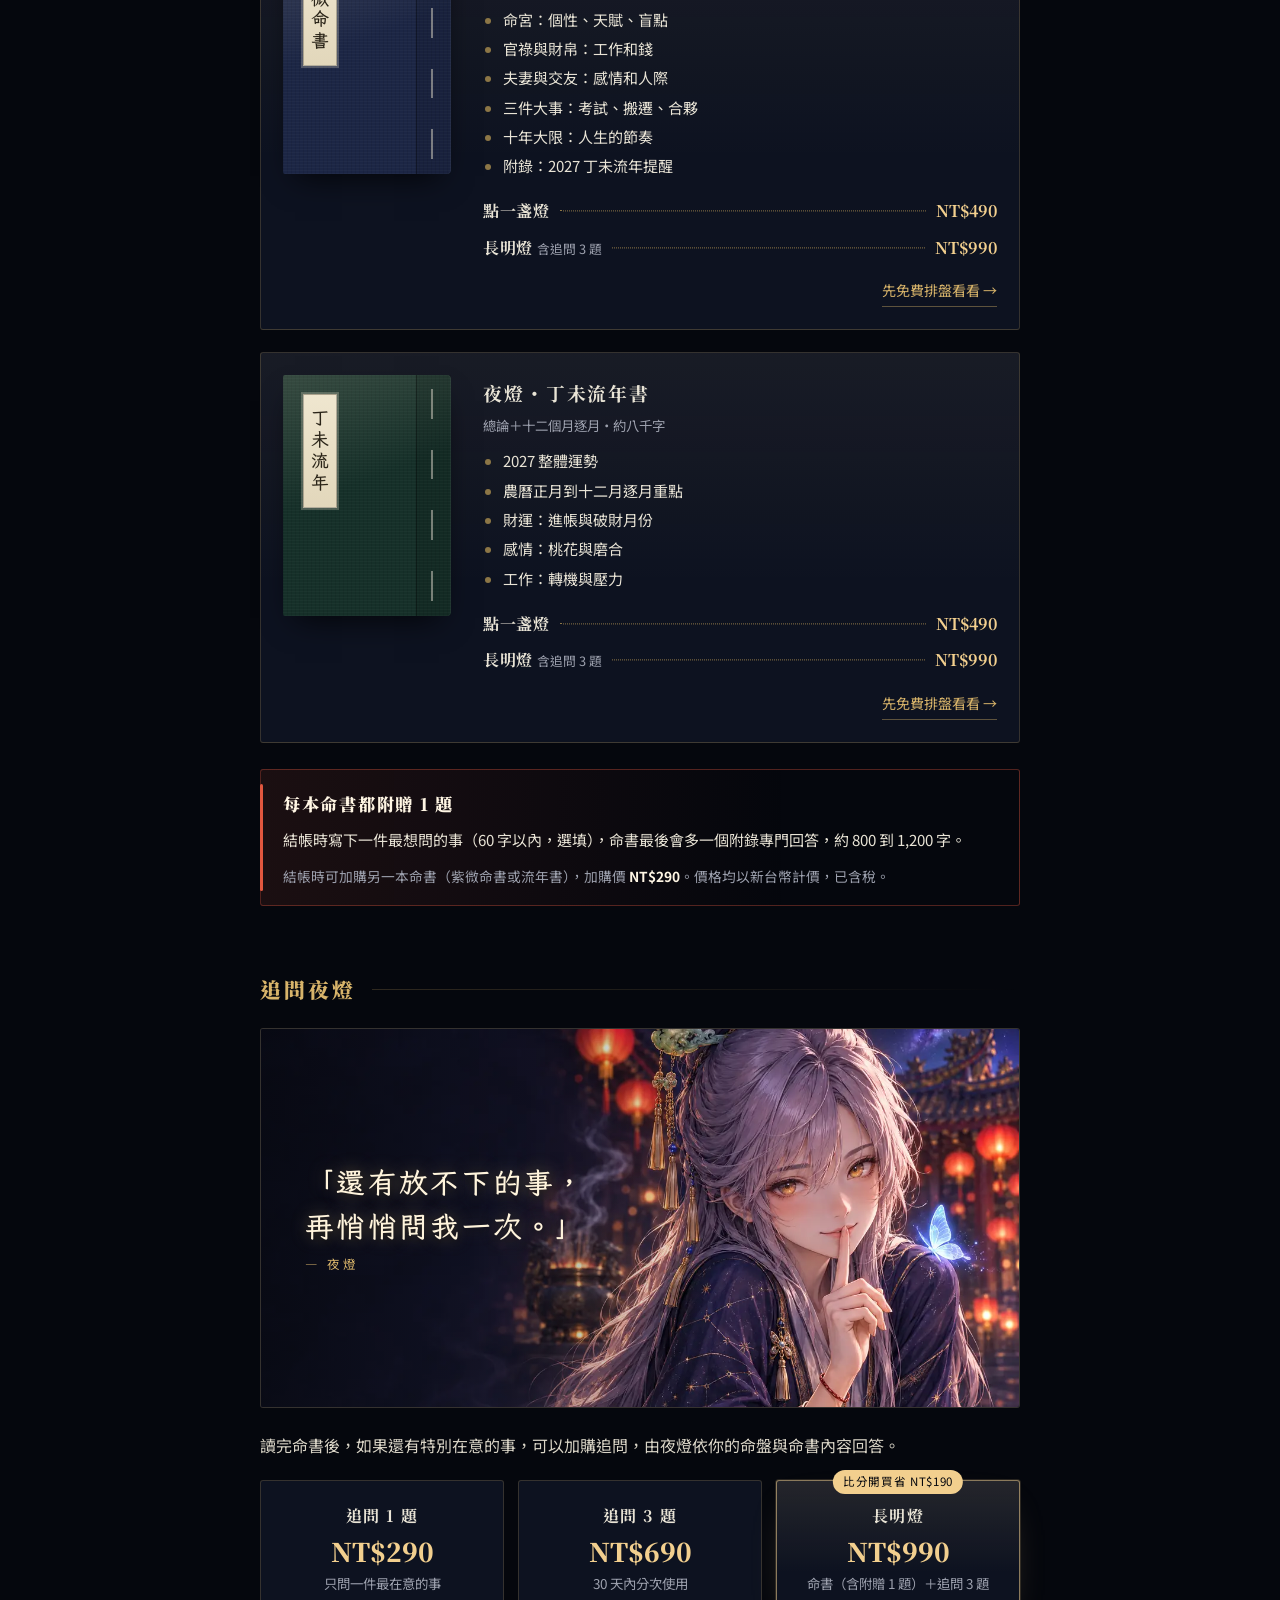
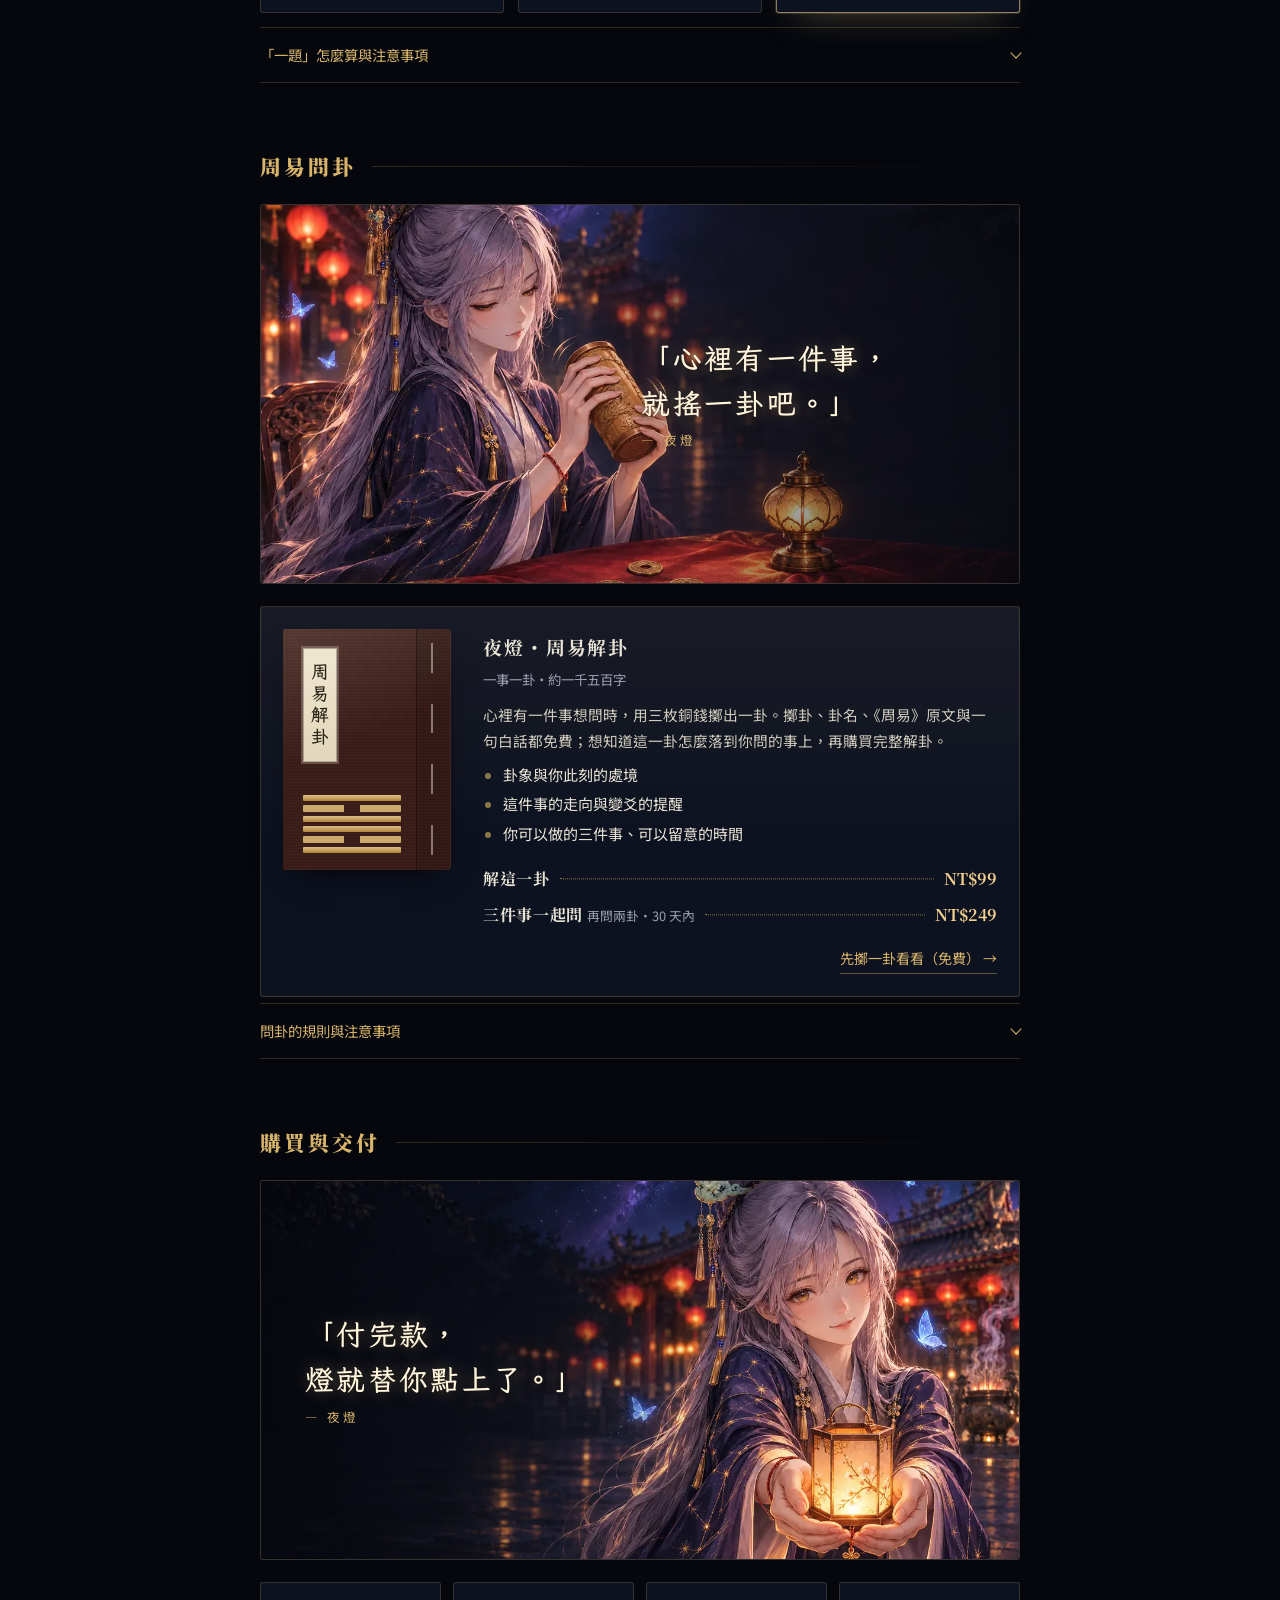
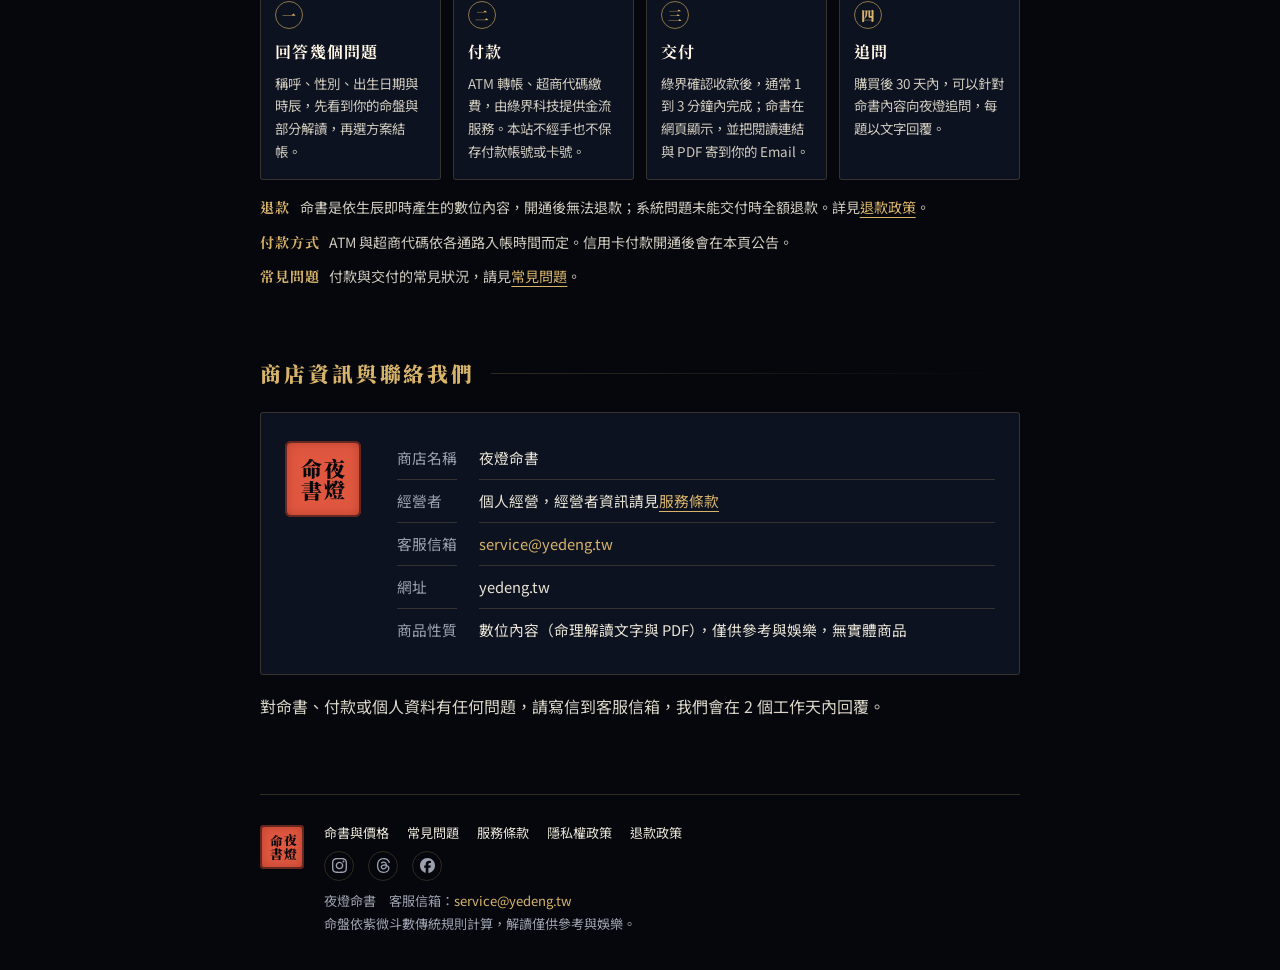
==== commit 331c3048: "接上原型 v37：線上排盤、問卦與結帳（start.html） - 原型 v37 搬進網站為 start.html，影片與海報放在 v/ - 命書（紫微、流年）與解卦的「點燈」改為呼叫後端建立訂單，導" ====
--- a/index.html
+++ b/index.html
@@ -32,7 +32,7 @@
 <p class="eyebrow">紫微斗數・周易問卦</p>
 <h1>為自己<br>點一盞燈</h1>
 <p class="sub">依你的出生日期與時辰，用紫微斗數的傳統規則排出命盤，再寫成只屬於你的解讀，我們稱它為「命書」。</p>
-<p class="soon"><span class="dot" aria-hidden="true"></span>線上排盤即將開放</p>
+<p class="cta-row"><a class="cta" href="start.html">點燈入內・免費排盤</a></p>
 <nav class="jump" aria-label="本頁目錄"><a href="#books">命書</a><a href="#ask">追問</a><a href="#gua">問卦</a><a href="#buy">購買</a></nav>
 </div>
 <a class="cue" href="#books" aria-label="往下看命書"><span></span></a>
@@ -51,11 +51,13 @@
 <div class="cover" aria-hidden="true"><span class="slip">紫微命書</span></div>
 <div class="info"><h3>夜燈・紫微命書</h3><p class="meta">五章二十一節・約一萬四千字</p><ul><li>命宮：個性、天賦、盲點</li><li>官祿與財帛：工作和錢</li><li>夫妻與交友：感情和人際</li><li>三件大事：考試、搬遷、合夥</li><li>十年大限：人生的節奏</li><li>附錄：2027 丁未流年提醒</li></ul></div>
 <div class="rates"><div class="rate"><span class="lbl">點一盞燈</span><i></i><b>NT$490</b></div><div class="rate"><span class="lbl">長明燈<small>含追問 3 題</small></span><i></i><b>NT$990</b></div></div>
+<a class="go" href="start.html">先免費排盤看看 →</a>
 </article>
 <article class="book year">
 <div class="cover" aria-hidden="true"><span class="slip">丁未流年</span></div>
 <div class="info"><h3>夜燈・丁未流年書</h3><p class="meta">總論＋十二個月逐月・約八千字</p><ul><li>2027 整體運勢</li><li>農曆正月到十二月逐月重點</li><li>財運：進帳與破財月份</li><li>感情：桃花與磨合</li><li>工作：轉機與壓力</li></ul></div>
 <div class="rates"><div class="rate"><span class="lbl">點一盞燈</span><i></i><b>NT$490</b></div><div class="rate"><span class="lbl">長明燈<small>含追問 3 題</small></span><i></i><b>NT$990</b></div></div>
+<a class="go" href="start.html">先免費排盤看看 →</a>
 </article>
 </div>
 
@@ -91,6 +93,7 @@
 <div class="cover hexc" aria-hidden="true"><span class="hex"><i></i><i class="yin"></i><i></i><i></i><i class="yin"></i><i></i></span><span class="slip">周易解卦</span></div>
 <div class="info"><h3>夜燈・周易解卦</h3><p class="meta">一事一卦・約一千五百字</p><p class="lead-s">心裡有一件事想問時，用三枚銅錢擲出一卦。擲卦、卦名、《周易》原文與一句白話都免費；想知道這一卦怎麼落到你問的事上，再購買完整解卦。</p><ul><li>卦象與你此刻的處境</li><li>這件事的走向與變爻的提醒</li><li>你可以做的三件事、可以留意的時間</li></ul></div>
 <div class="rates"><div class="rate"><span class="lbl">解這一卦</span><i></i><b>NT$99</b></div><div class="rate"><span class="lbl">三件事一起問<small>再問兩卦・30 天內</small></span><i></i><b>NT$249</b></div></div>
+<a class="go" href="start.html">先擲一卦看看（免費） →</a>
 </article>
 <details class="rules"><summary>問卦的規則與注意事項</summary>
 <ul class="small">
--- a/shop.css
+++ b/shop.css
@@ -79,3 +79,6 @@
   .kv{grid-template-columns:5em 1fr;column-gap:12px;font-size:.88rem}
 }
 @media (prefers-reduced-motion:reduce){.soon .dot{animation:none}html{scroll-behavior:auto}}
+
+.cta-row{margin:22px 0 0}.cta{display:inline-block;font-family:var(--serif);font-weight:900;letter-spacing:.22em;color:#1a1206;background:linear-gradient(180deg,#f6dc9c,#d8b46a);padding:13px 26px 13px 30px;border-radius:3px;text-decoration:none;box-shadow:0 10px 30px -10px rgba(242,207,142,.7)}.cta:hover{filter:brightness(1.07);color:#1a1206}
+.book .go{grid-column:1/-1;justify-self:end;font-size:.88rem;color:var(--gold);text-decoration:none;border-bottom:1px solid rgba(216,180,106,.4);padding-bottom:2px}.book .go:hover{color:var(--lamp)}
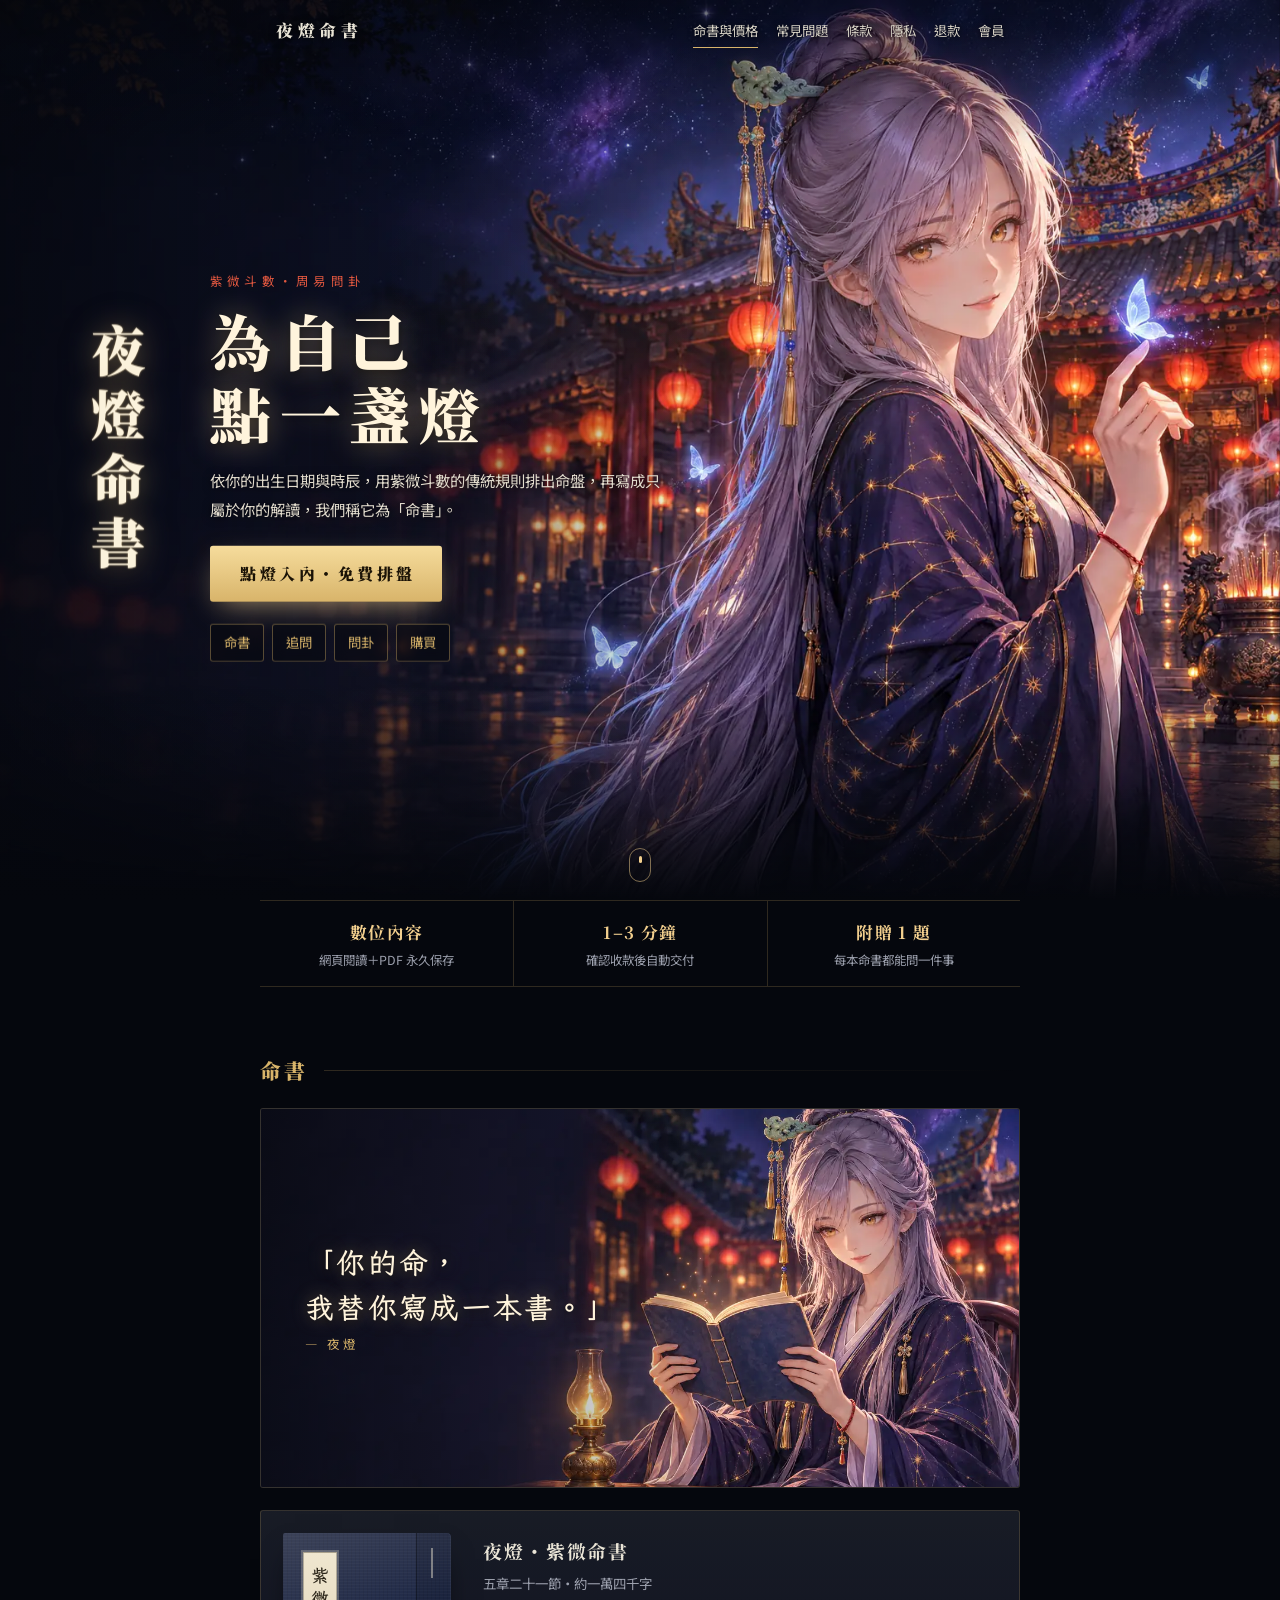
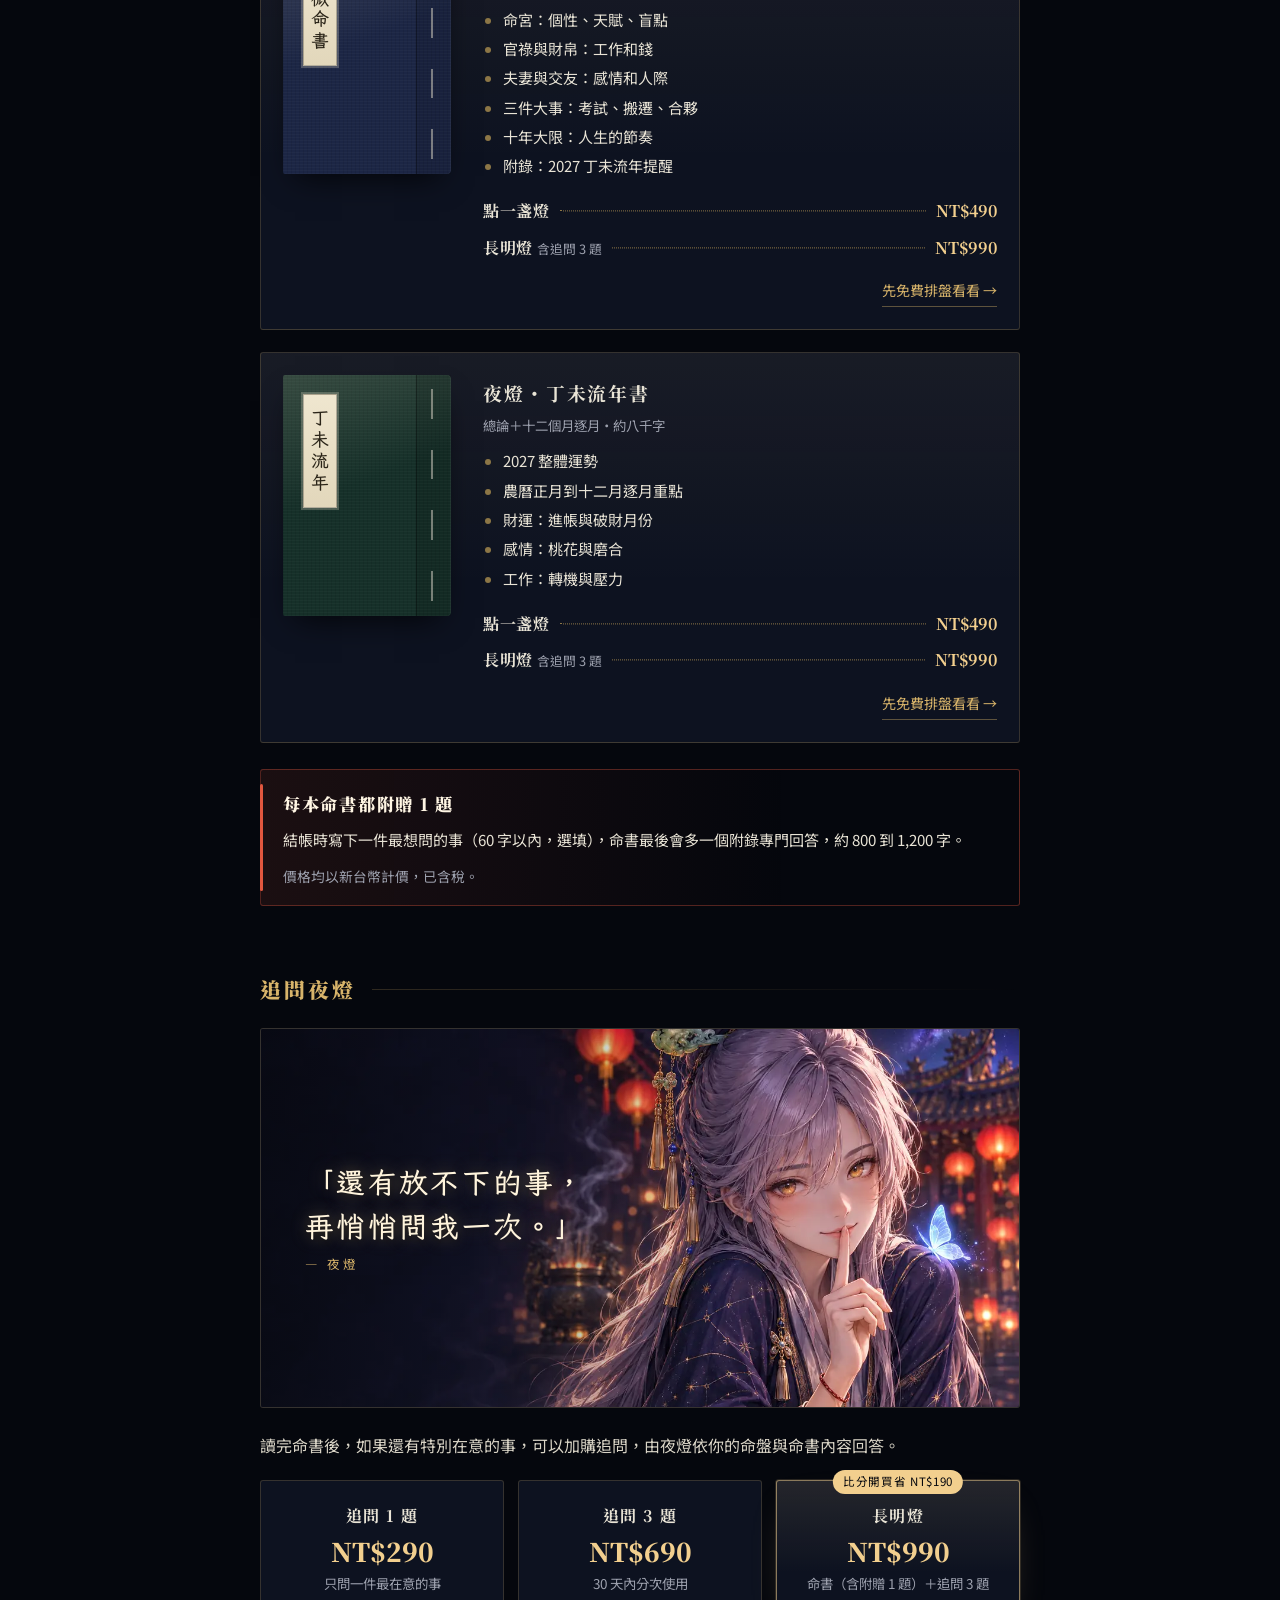
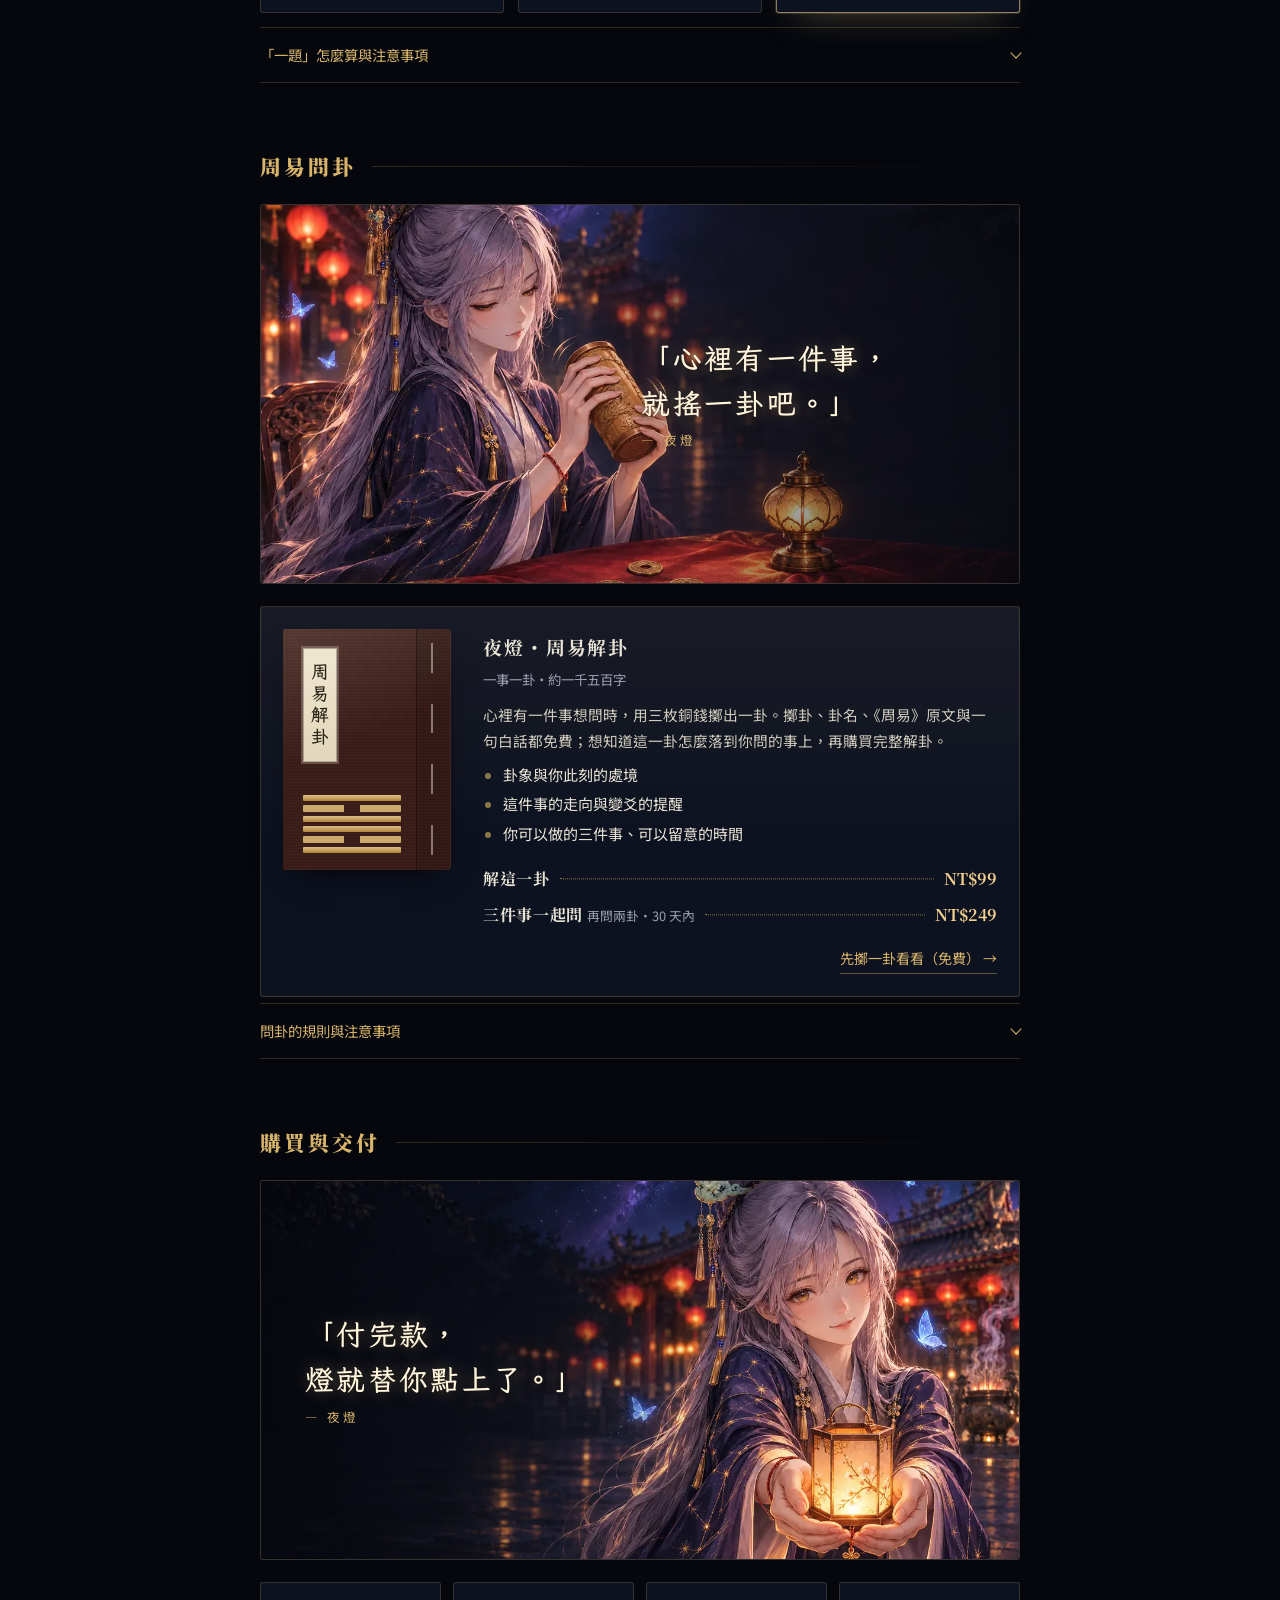
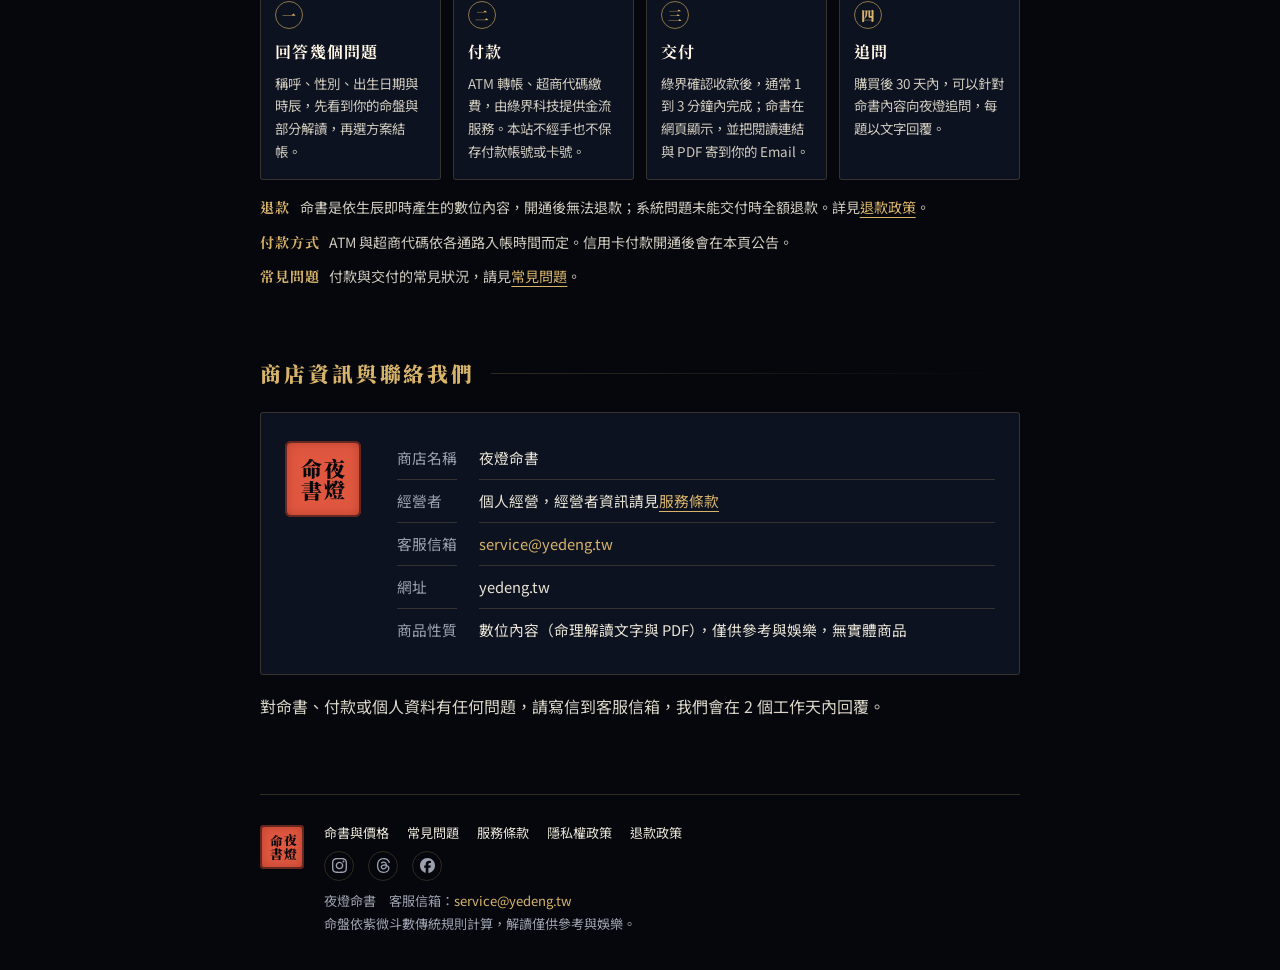
==== commit 3c22f15a: "價格改由後端提供、顯示「開幕價」標籤、結帳加優惠碼 - 商品頁與排盤頁都從 api.yedeng.tw/products 讀價格；讀不到時維持頁面上的預設值 - 有 promo_label 顯示紅色標" ====
--- a/index.html
+++ b/index.html
@@ -50,13 +50,13 @@
 <article class="book life">
 <div class="cover" aria-hidden="true"><span class="slip">紫微命書</span></div>
 <div class="info"><h3>夜燈・紫微命書</h3><p class="meta">五章二十一節・約一萬四千字</p><ul><li>命宮：個性、天賦、盲點</li><li>官祿與財帛：工作和錢</li><li>夫妻與交友：感情和人際</li><li>三件大事：考試、搬遷、合夥</li><li>十年大限：人生的節奏</li><li>附錄：2027 丁未流年提醒</li></ul></div>
-<div class="rates"><div class="rate"><span class="lbl">點一盞燈</span><i></i><b>NT$490</b></div><div class="rate"><span class="lbl">長明燈<small>含追問 3 題</small></span><i></i><b>NT$990</b></div></div>
+<div class="rates"><div class="rate"><span class="lbl">點一盞燈</span><i></i><b data-p="std">NT$490</b></div><div class="rate"><span class="lbl">長明燈<small>含追問 3 題</small></span><i></i><b data-p="vip">NT$990</b></div></div>
 <a class="go" href="start.html">先免費排盤看看 →</a>
 </article>
 <article class="book year">
 <div class="cover" aria-hidden="true"><span class="slip">丁未流年</span></div>
 <div class="info"><h3>夜燈・丁未流年書</h3><p class="meta">總論＋十二個月逐月・約八千字</p><ul><li>2027 整體運勢</li><li>農曆正月到十二月逐月重點</li><li>財運：進帳與破財月份</li><li>感情：桃花與磨合</li><li>工作：轉機與壓力</li></ul></div>
-<div class="rates"><div class="rate"><span class="lbl">點一盞燈</span><i></i><b>NT$490</b></div><div class="rate"><span class="lbl">長明燈<small>含追問 3 題</small></span><i></i><b>NT$990</b></div></div>
+<div class="rates"><div class="rate"><span class="lbl">點一盞燈</span><i></i><b data-p="ystd">NT$490</b></div><div class="rate"><span class="lbl">長明燈<small>含追問 3 題</small></span><i></i><b data-p="yvip">NT$990</b></div></div>
 <a class="go" href="start.html">先免費排盤看看 →</a>
 </article>
 </div>
@@ -64,16 +64,16 @@
 <div class="rv gift">
 <p class="gift-h">每本命書都附贈 1 題</p>
 <p>結帳時寫下一件最想問的事（60 字以內，選填），命書最後會多一個附錄專門回答，約 800 到 1,200 字。</p>
-<p class="gift-sub">結帳時可加購另一本命書（紫微命書或流年書），加購價 <b>NT$290</b>。價格均以新台幣計價，已含稅。</p>
+<p class="gift-sub">價格均以新台幣計價，已含稅。</p>
 </div>
 
 <h2 id="ask">追問夜燈</h2>
 <figure class="scene rv"><img src="img/hush.webp" alt="" loading="lazy" width="1280" height="850"><figcaption><p class="line">「還有放不下的事，<br>再悄悄問我一次。」</p><p class="who">— 夜燈</p></figcaption></figure>
 <p class="intro">讀完命書後，如果還有特別在意的事，可以加購追問，由夜燈依你的命盤與命書內容回答。</p>
 <div class="rv tiles">
-<div class="tile"><p class="t-name">追問 1 題</p><p class="t-price">NT$290</p><p class="t-desc">只問一件最在意的事</p></div>
-<div class="tile"><p class="t-name">追問 3 題</p><p class="t-price">NT$690</p><p class="t-desc">30 天內分次使用</p></div>
-<div class="tile hi"><p class="t-tag">比分開買省 NT$190</p><p class="t-name">長明燈</p><p class="t-price">NT$990</p><p class="t-desc">命書（含附贈 1 題）＋追問 3 題</p></div>
+<div class="tile"><p class="t-name">追問 1 題</p><p class="t-price" data-p="ask1">NT$290</p><p class="t-desc">只問一件最在意的事</p></div>
+<div class="tile"><p class="t-name">追問 3 題</p><p class="t-price" data-p="ask3">NT$690</p><p class="t-desc">30 天內分次使用</p></div>
+<div class="tile hi"><p class="t-tag">比分開買省 NT$190</p><p class="t-name">長明燈</p><p class="t-price" data-p="vip">NT$990</p><p class="t-desc">命書（含附贈 1 題）＋追問 3 題</p></div>
 </div>
 <details class="rules"><summary>「一題」怎麼算與注意事項</summary>
 <ul class="small">
@@ -92,7 +92,7 @@
 <article class="rv book gua">
 <div class="cover hexc" aria-hidden="true"><span class="hex"><i></i><i class="yin"></i><i></i><i></i><i class="yin"></i><i></i></span><span class="slip">周易解卦</span></div>
 <div class="info"><h3>夜燈・周易解卦</h3><p class="meta">一事一卦・約一千五百字</p><p class="lead-s">心裡有一件事想問時，用三枚銅錢擲出一卦。擲卦、卦名、《周易》原文與一句白話都免費；想知道這一卦怎麼落到你問的事上，再購買完整解卦。</p><ul><li>卦象與你此刻的處境</li><li>這件事的走向與變爻的提醒</li><li>你可以做的三件事、可以留意的時間</li></ul></div>
-<div class="rates"><div class="rate"><span class="lbl">解這一卦</span><i></i><b>NT$99</b></div><div class="rate"><span class="lbl">三件事一起問<small>再問兩卦・30 天內</small></span><i></i><b>NT$249</b></div></div>
+<div class="rates"><div class="rate"><span class="lbl">解這一卦</span><i></i><b data-p="gua1">NT$99</b></div><div class="rate"><span class="lbl">三件事一起問<small>再問兩卦・30 天內</small></span><i></i><b data-p="gua3">NT$249</b></div></div>
 <a class="go" href="start.html">先擲一卦看看（免費） →</a>
 </article>
 <details class="rules"><summary>問卦的規則與注意事項</summary>
@@ -137,5 +137,15 @@
 (function(){var els=document.querySelectorAll('.rv');if(!('IntersectionObserver' in window)||matchMedia('(prefers-reduced-motion: reduce)').matches){els.forEach(function(e){e.classList.add('in')});return}
 document.documentElement.classList.add('js');var io=new IntersectionObserver(function(es){es.forEach(function(x){if(x.isIntersecting){x.target.classList.add('in');io.unobserve(x.target)}})},{rootMargin:'0px 0px -8% 0px'});els.forEach(function(e){io.observe(e)})})();
 </script>
+<script>
+/* 價格以後端為準：載入後覆蓋頁面上的數字，並加上「開幕價」等標籤；讀不到就維持原本寫在頁面上的價格 */
+(function(){try{fetch("https://api.yedeng.tw/products").then(function(r){return r.json()}).then(function(d){
+  var P={};(d.items||[]).forEach(function(i){P[i.code]=i});
+  document.querySelectorAll("[data-p]").forEach(function(el){var i=P[el.getAttribute("data-p")];if(!i)return;
+    var h="";if(i.promo_label)h+='<small class="promo">'+String(i.promo_label).replace(/[<>&"]/g,"")+'</small>';
+    if(i.list_price&&i.list_price>i.price)h+='<s class="was">NT$'+i.list_price.toLocaleString("en-US")+'</s>';
+    el.innerHTML=h+"NT$"+i.price.toLocaleString("en-US")});
+}).catch(function(){})}catch(e){}})();
+</script>
 </body>
 </html>
--- a/shop.css
+++ b/shop.css
@@ -82,3 +82,5 @@
 
 .cta-row{margin:22px 0 0}.cta{display:inline-block;font-family:var(--serif);font-weight:900;letter-spacing:.22em;color:#1a1206;background:linear-gradient(180deg,#f6dc9c,#d8b46a);padding:13px 26px 13px 30px;border-radius:3px;text-decoration:none;box-shadow:0 10px 30px -10px rgba(242,207,142,.7)}.cta:hover{filter:brightness(1.07);color:#1a1206}
 .book .go{grid-column:1/-1;justify-self:end;font-size:.88rem;color:var(--gold);text-decoration:none;border-bottom:1px solid rgba(216,180,106,.4);padding-bottom:2px}.book .go:hover{color:var(--lamp)}
+
+.promo{display:inline-block;font-family:var(--sans);font-size:.62rem;font-weight:700;letter-spacing:.08em;color:#fff;background:var(--cinnabar);padding:1px 6px;border-radius:2px;margin-right:6px;vertical-align:3px}.was{color:var(--mute);font-weight:400;font-size:.82em;margin-right:6px}
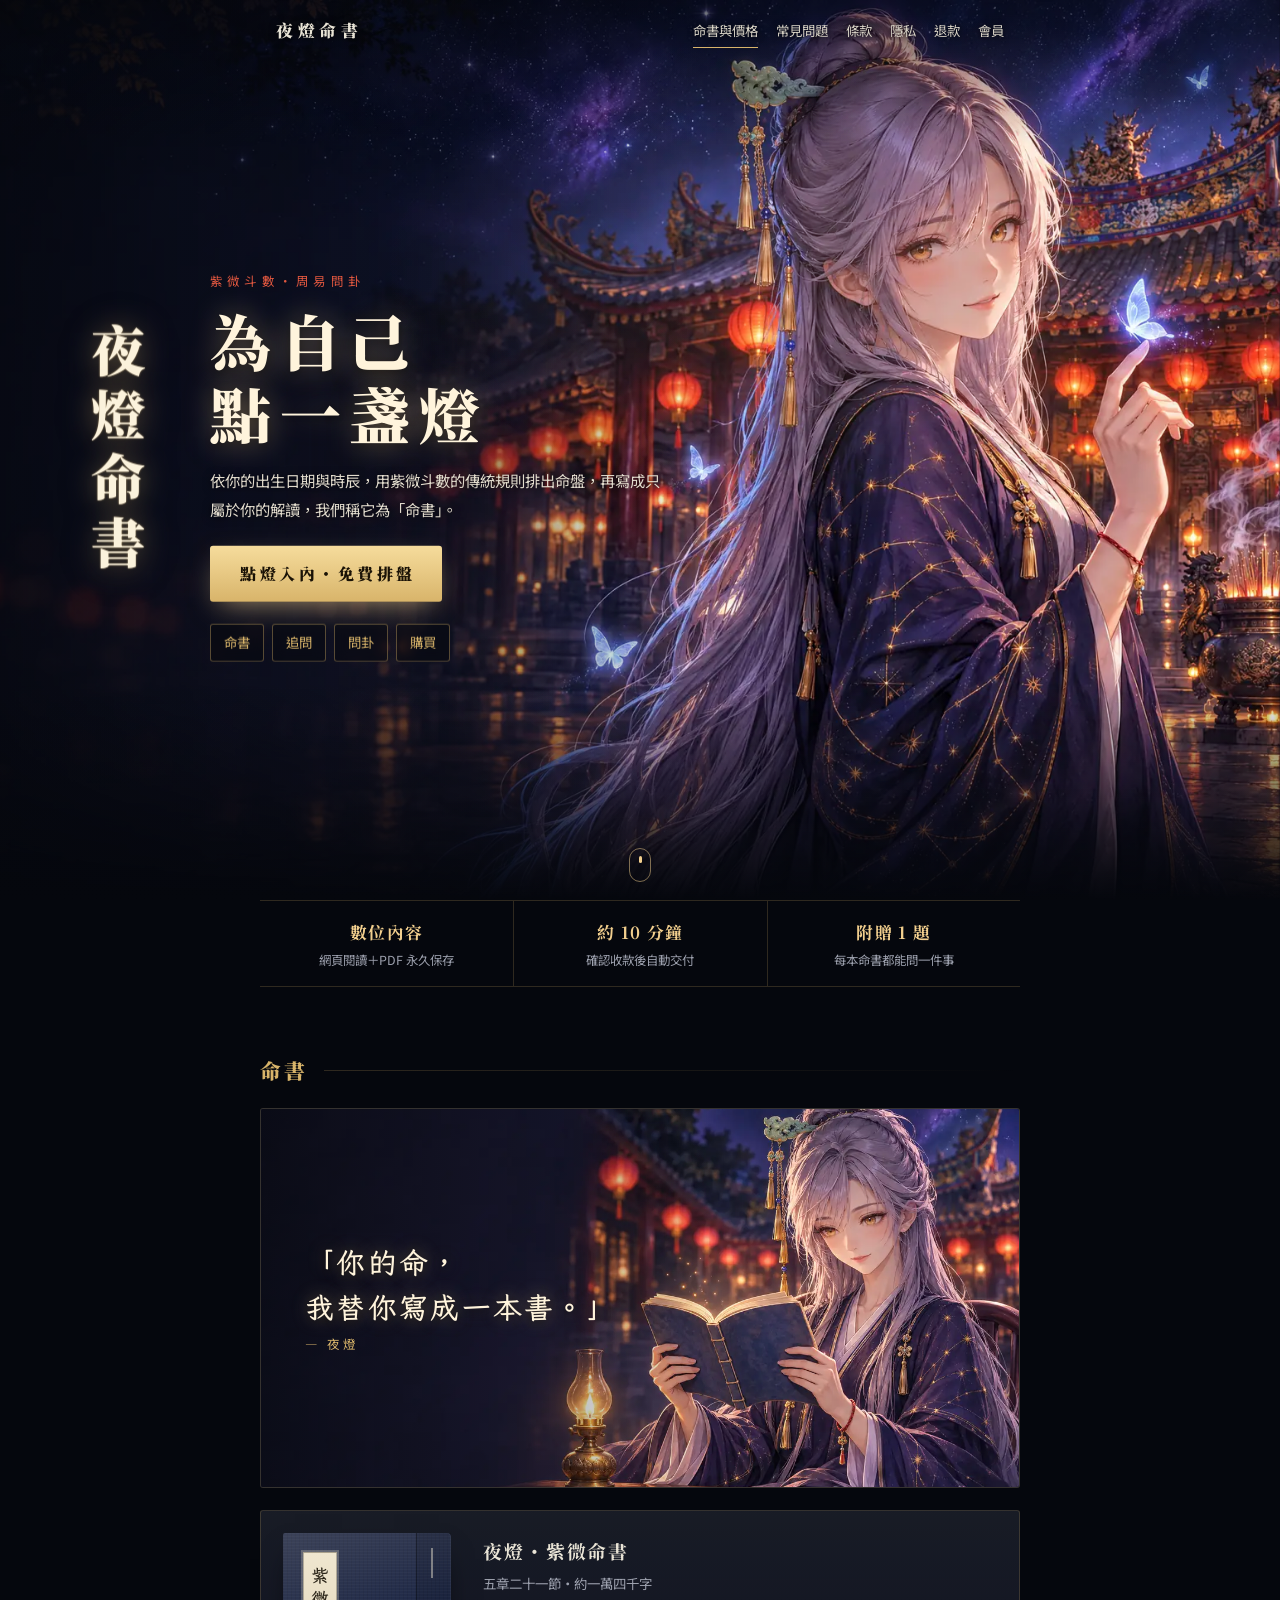
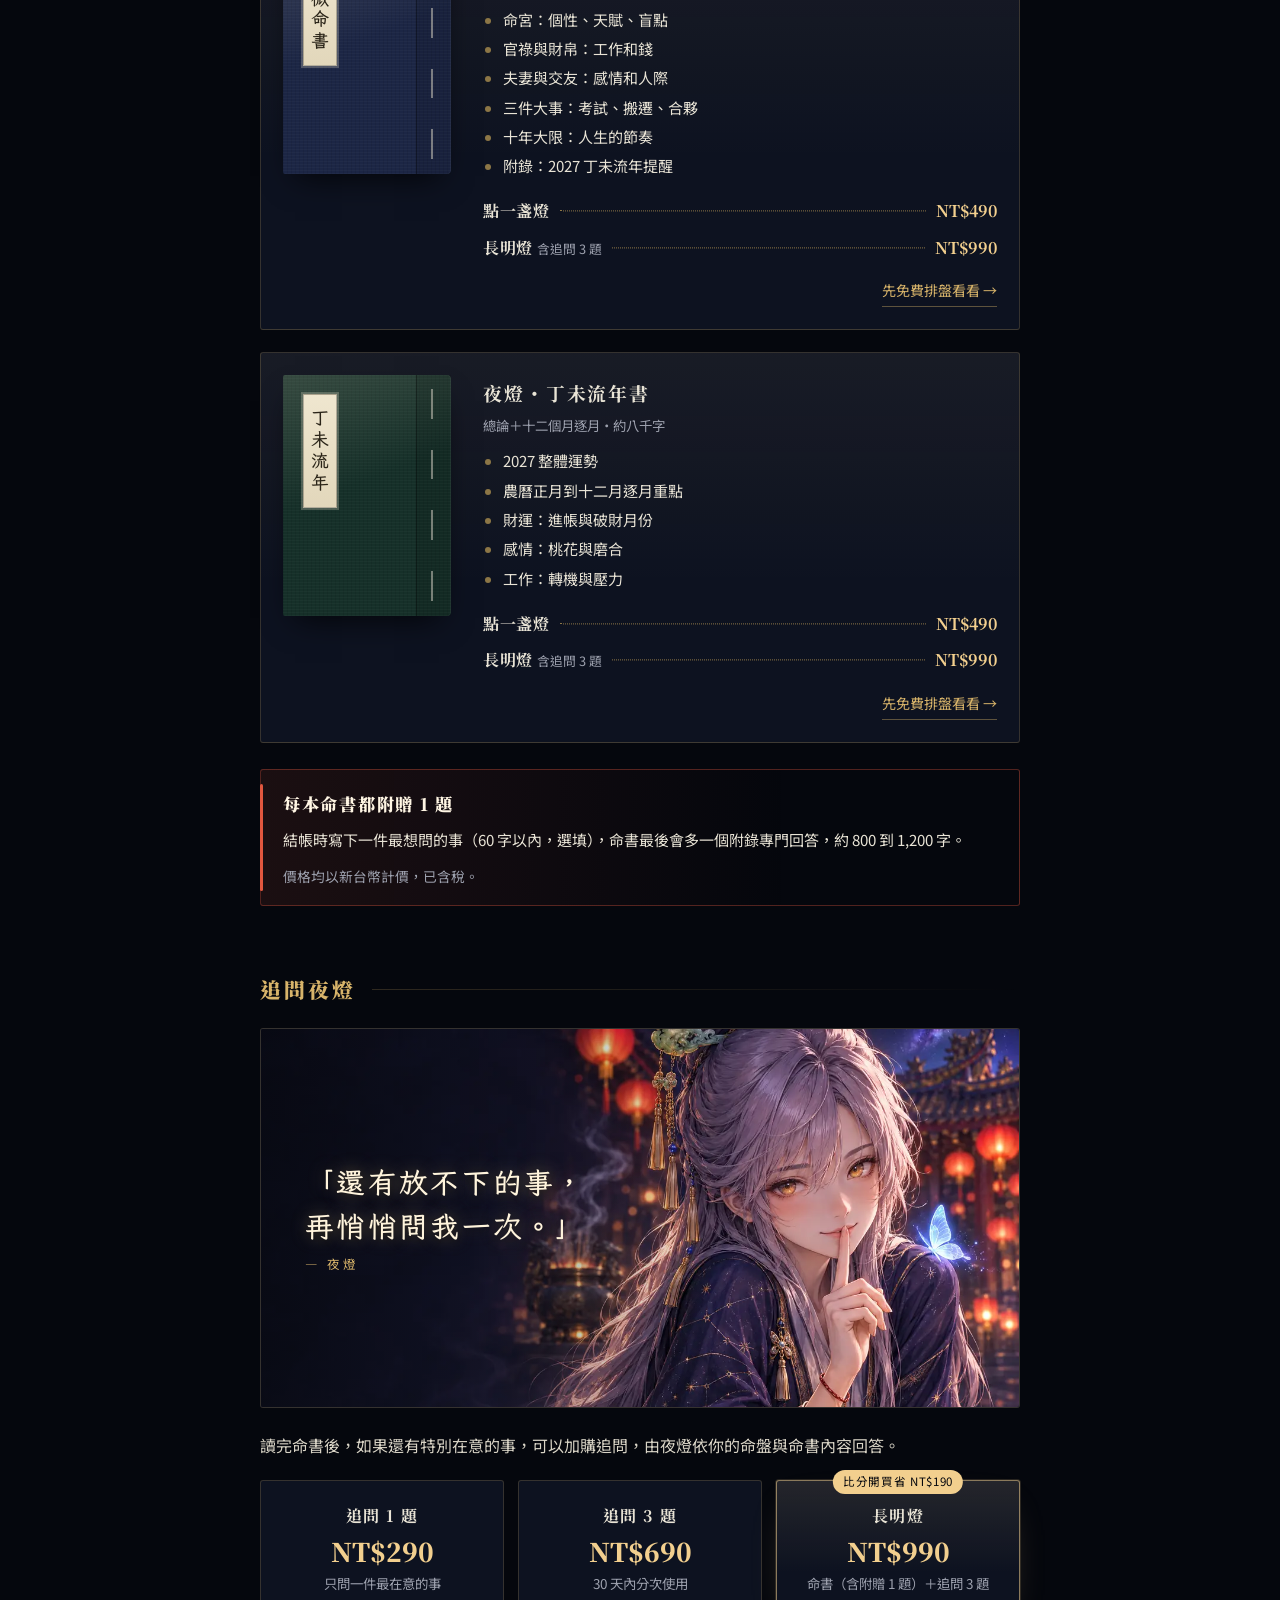
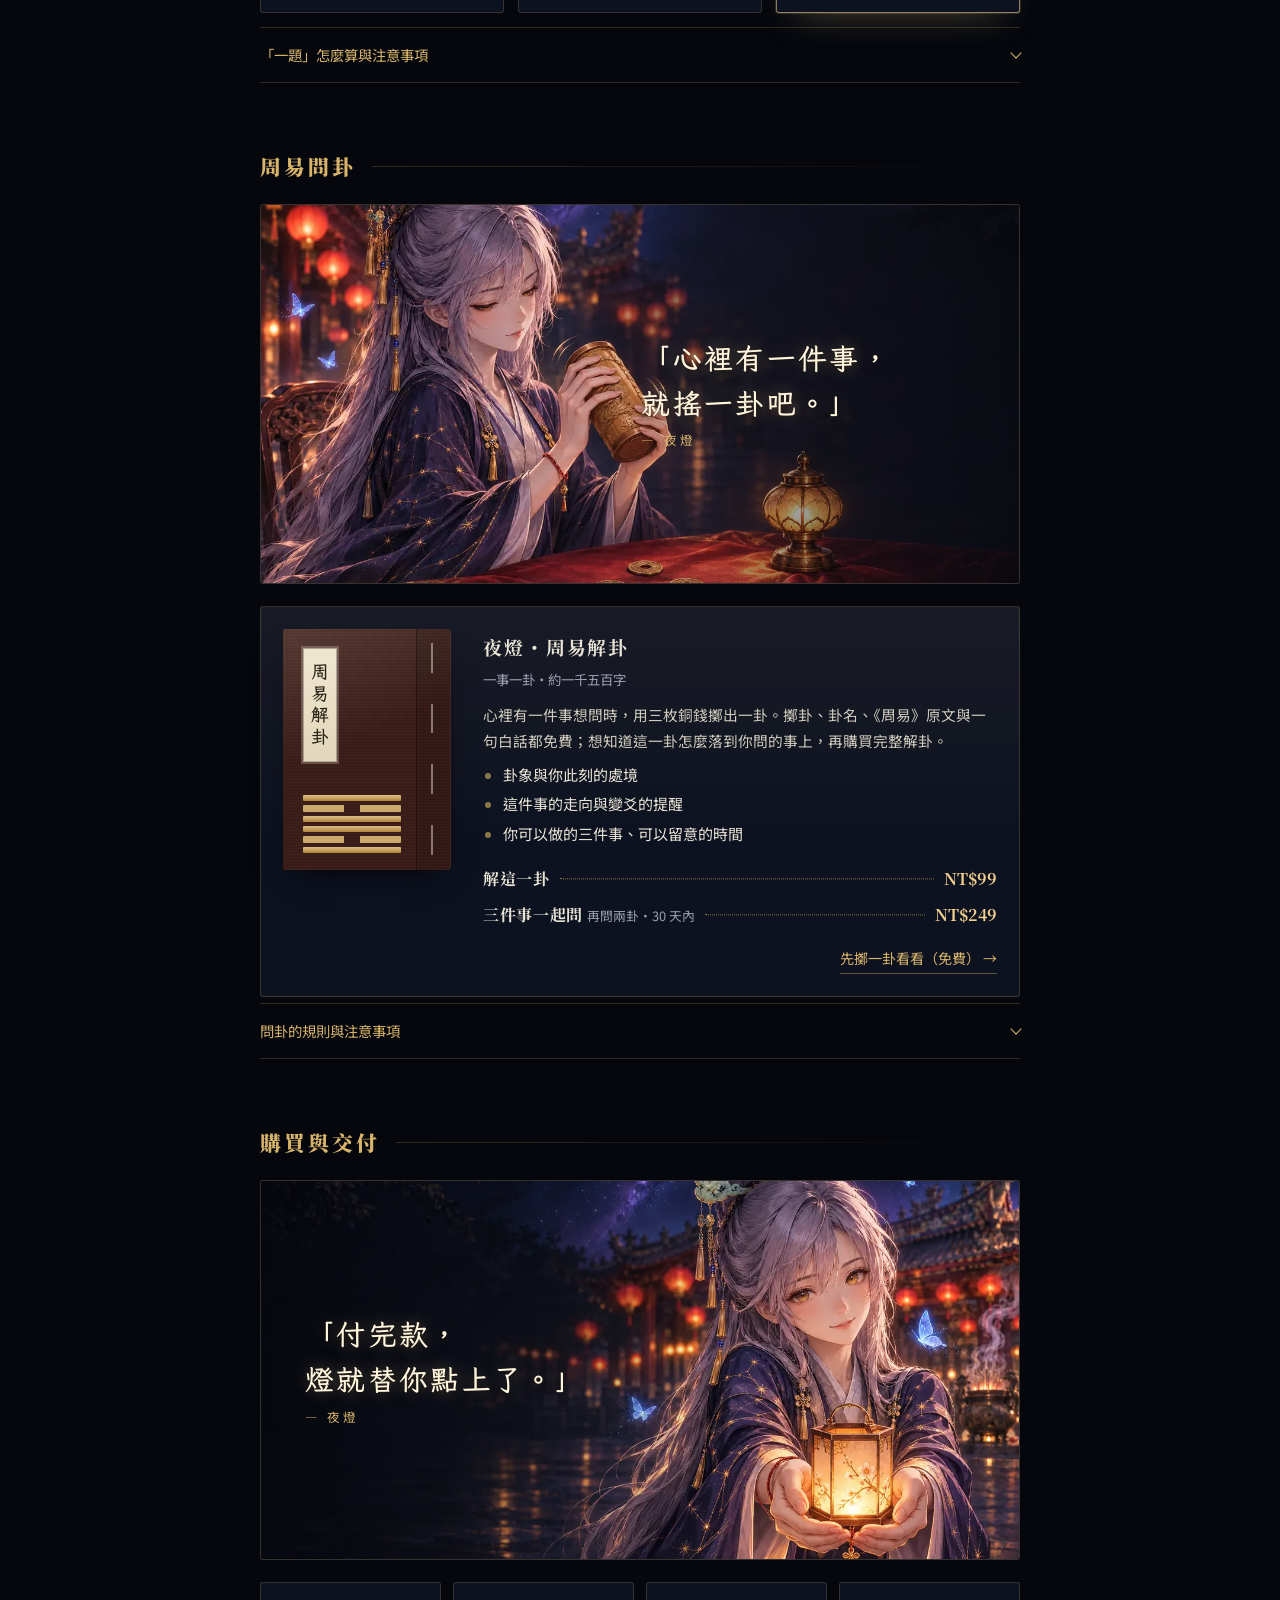
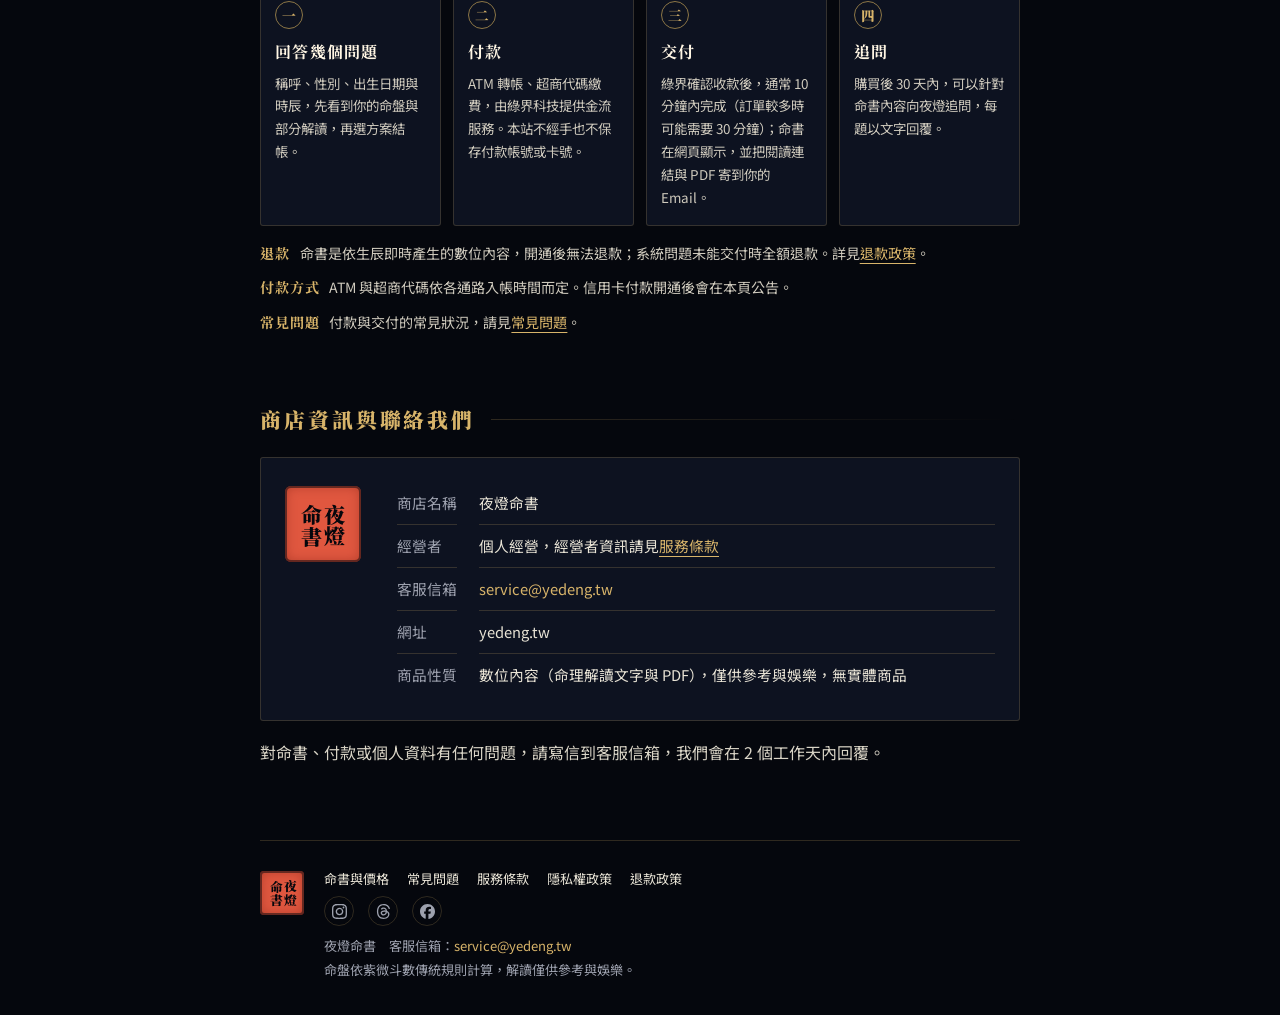
==== commit 940908dc: "交付時間改為實際狀況：通常 10 分鐘內 實測命書產生約 3～6 分鐘，原本寫「1 到 3 分鐘」太樂觀。 首頁、常見問題、服務條款、付款完成頁統一改為「通常 10 分鐘內，訂單較多時可能需要 30 " ====
--- a/index.html
+++ b/index.html
@@ -40,7 +40,7 @@
 
 <ul class="rv perks" aria-label="服務特色">
 <li><b>數位內容</b><span>網頁閱讀＋PDF 永久保存</span></li>
-<li><b>1–3 分鐘</b><span>確認收款後自動交付</span></li>
+<li><b>約 10 分鐘</b><span>確認收款後自動交付</span></li>
 <li><b>附贈 1 題</b><span>每本命書都能問一件事</span></li>
 </ul>
 
@@ -108,7 +108,7 @@
 <ol class="rv steps">
 <li><span class="n">一</span><b>回答幾個問題</b><p>稱呼、性別、出生日期與時辰，先看到你的命盤與部分解讀，再選方案結帳。</p></li>
 <li><span class="n">二</span><b>付款</b><p>ATM 轉帳、超商代碼繳費，由綠界科技提供金流服務。本站不經手也不保存付款帳號或卡號。</p></li>
-<li><span class="n">三</span><b>交付</b><p>綠界確認收款後，通常 1 到 3 分鐘內完成；命書在網頁顯示，並把閱讀連結與 PDF 寄到你的 Email。</p></li>
+<li><span class="n">三</span><b>交付</b><p>綠界確認收款後，通常 10 分鐘內完成（訂單較多時可能需要 30 分鐘）；命書在網頁顯示，並把閱讀連結與 PDF 寄到你的 Email。</p></li>
 <li><span class="n">四</span><b>追問</b><p>購買後 30 天內，可以針對命書內容向夜燈追問，每題以文字回覆。</p></li>
 </ol>
 <div class="notes">
@@ -142,9 +142,10 @@
 (function(){try{fetch("https://api.yedeng.tw/products").then(function(r){return r.json()}).then(function(d){
   var P={};(d.items||[]).forEach(function(i){P[i.code]=i});
   document.querySelectorAll("[data-p]").forEach(function(el){var i=P[el.getAttribute("data-p")];if(!i)return;
-    var h="";if(i.promo_label)h+='<small class="promo">'+String(i.promo_label).replace(/[<>&"]/g,"")+'</small>';
-    if(i.list_price&&i.list_price>i.price)h+='<s class="was">NT$'+i.list_price.toLocaleString("en-US")+'</s>';
-    el.innerHTML=h+"NT$"+i.price.toLocaleString("en-US")});
+    var h="";if(i.list_price&&i.list_price>i.price)h+='<s class="was">NT$'+i.list_price.toLocaleString("en-US")+'</s>';
+    h+="NT$"+i.price.toLocaleString("en-US");
+    if(i.promo_label)h+='<small class="promo">'+String(i.promo_label).replace(/[<>&"]/g,"")+'</small>';
+    el.innerHTML=h});
 }).catch(function(){})}catch(e){}})();
 </script>
 </body>
--- a/shop.css
+++ b/shop.css
@@ -83,4 +83,4 @@
 .cta-row{margin:22px 0 0}.cta{display:inline-block;font-family:var(--serif);font-weight:900;letter-spacing:.22em;color:#1a1206;background:linear-gradient(180deg,#f6dc9c,#d8b46a);padding:13px 26px 13px 30px;border-radius:3px;text-decoration:none;box-shadow:0 10px 30px -10px rgba(242,207,142,.7)}.cta:hover{filter:brightness(1.07);color:#1a1206}
 .book .go{grid-column:1/-1;justify-self:end;font-size:.88rem;color:var(--gold);text-decoration:none;border-bottom:1px solid rgba(216,180,106,.4);padding-bottom:2px}.book .go:hover{color:var(--lamp)}
 
-.promo{display:inline-block;font-family:var(--sans);font-size:.62rem;font-weight:700;letter-spacing:.08em;color:#fff;background:var(--cinnabar);padding:1px 6px;border-radius:2px;margin-right:6px;vertical-align:3px}.was{color:var(--mute);font-weight:400;font-size:.82em;margin-right:6px}
+.promo{display:inline-block;font-family:var(--sans);font-size:.66rem;font-weight:500;letter-spacing:.12em;color:#ff9b82;margin-left:6px;vertical-align:2px}.was{font-family:var(--sans);color:var(--mute);font-weight:400;font-size:.8em;margin-right:7px;text-decoration-color:rgba(224,87,63,.85);text-decoration-thickness:1.5px}
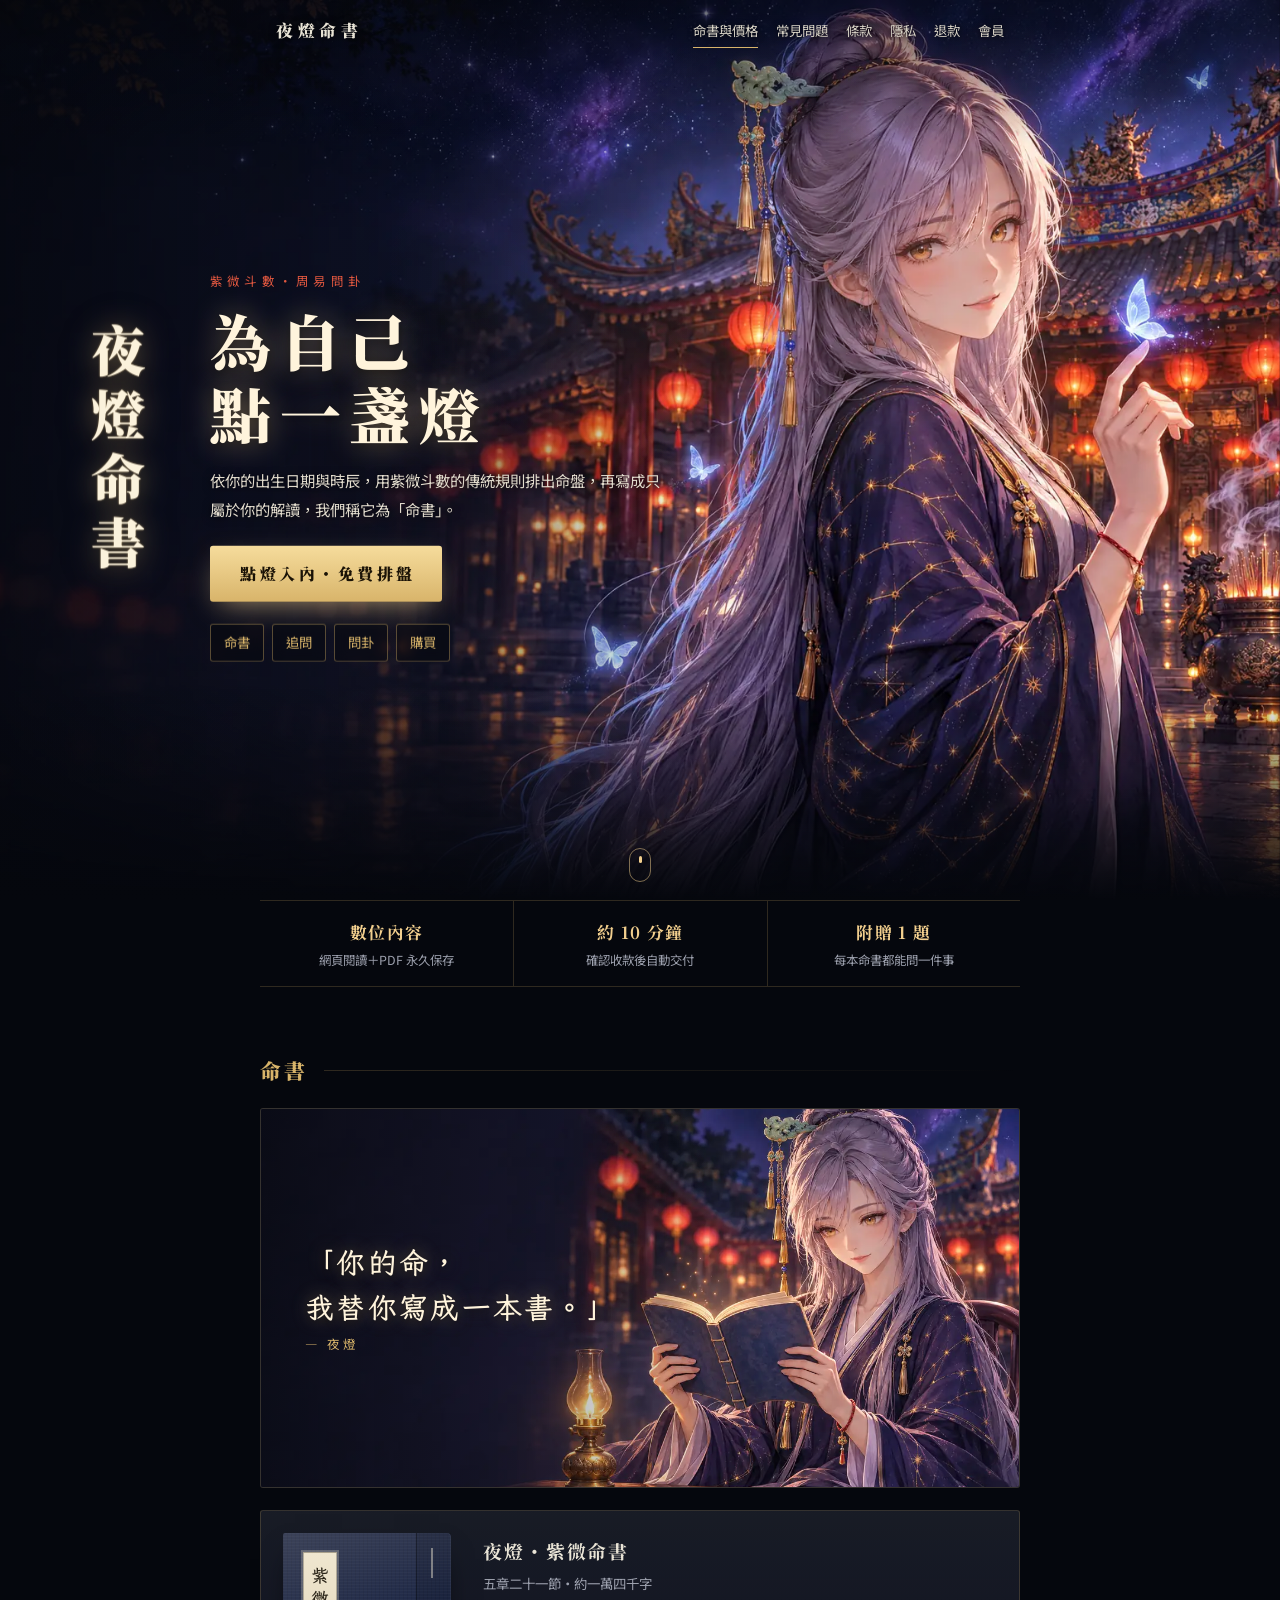
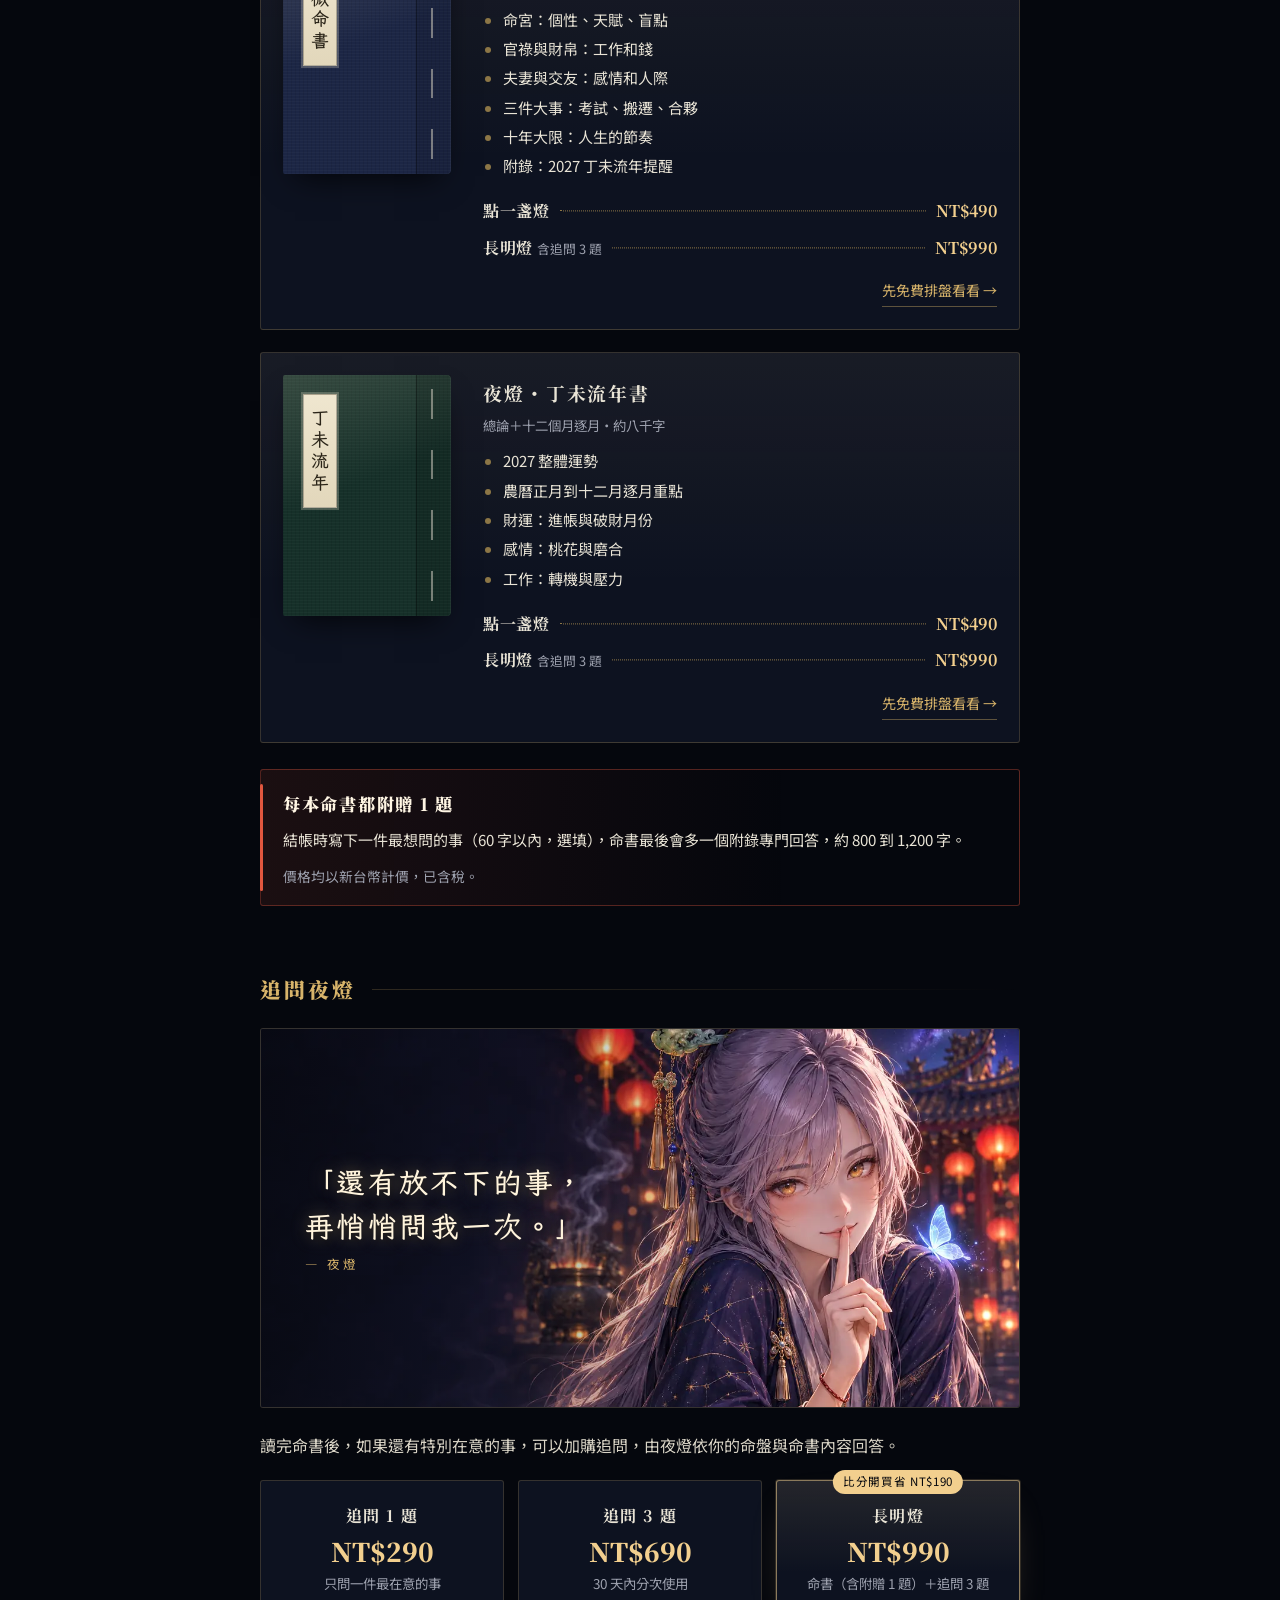
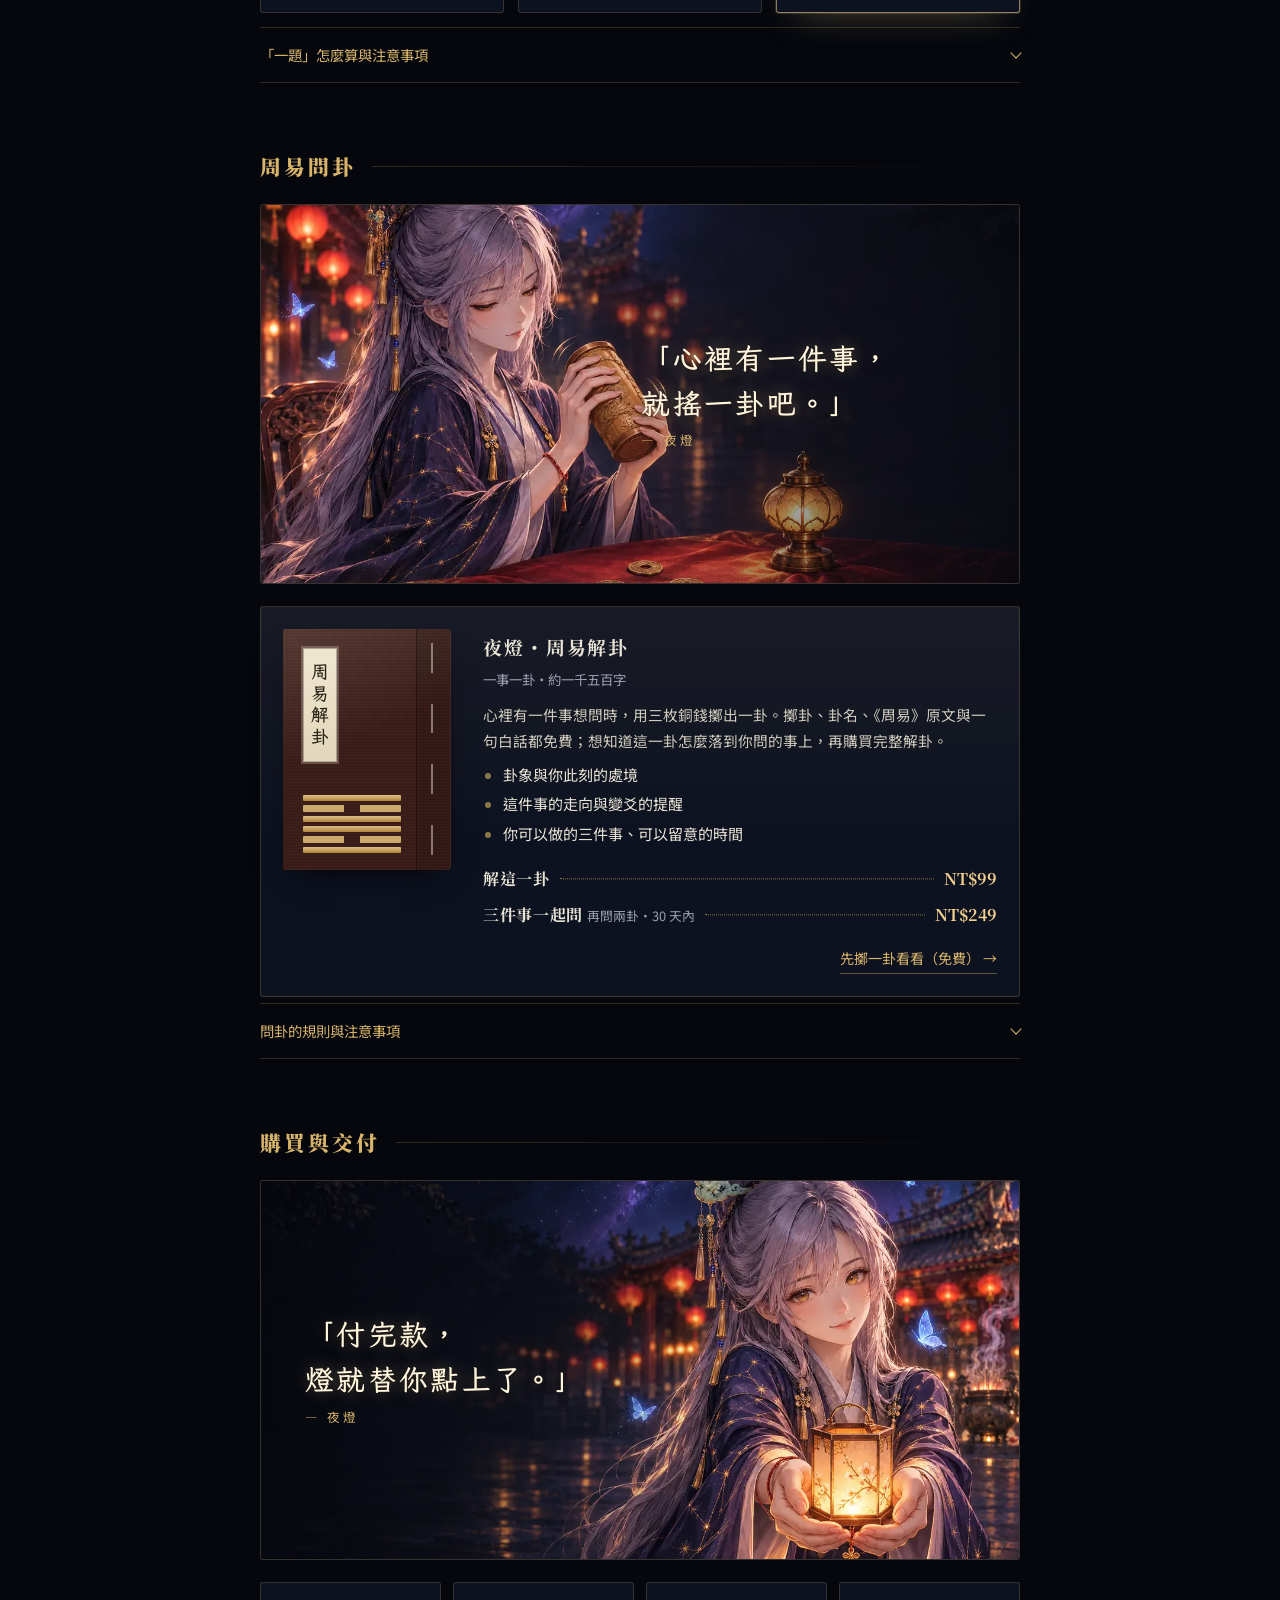
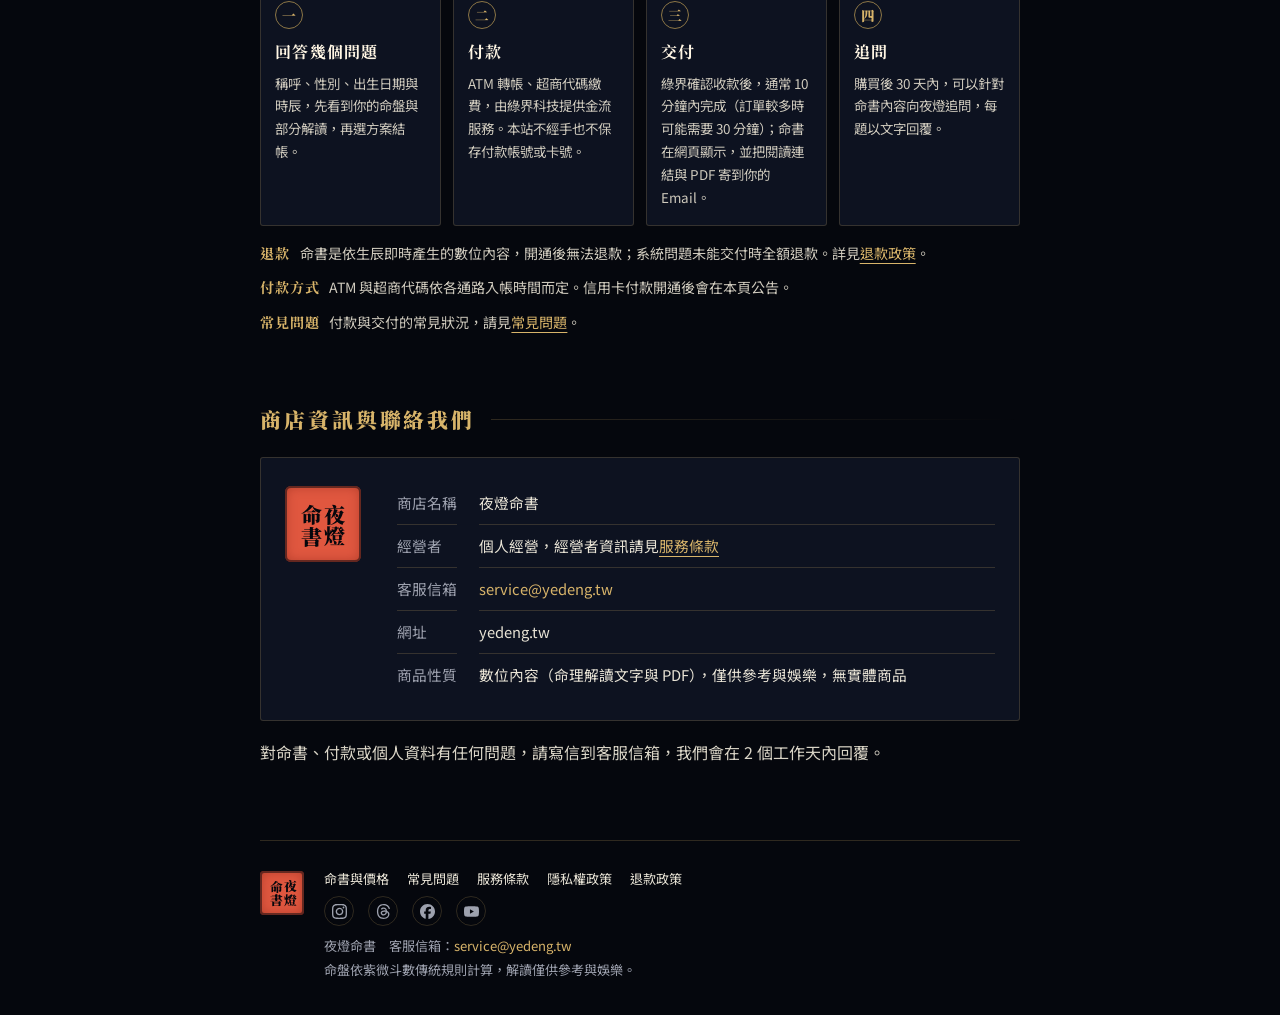
==== commit d5c10553: "社群連結加上 YouTube @夜燈命書（社群頁與每頁頁尾） Co-Authored-By: Claude Opus 5.5 <noreply@anthropic.com> Claude-Sessio" ====
--- a/index.html
+++ b/index.html
@@ -82,7 +82,7 @@
 <li>每題回答約 800 到 1,200 字，付款或提問後通常幾分鐘內完成。</li>
 <li>購買後 30 天內使用完畢，逾期未使用的題數不保留。</li>
 <li>追問屬於數位內容，不適用七天鑑賞期，購買後恕不退款。</li>
-<li>只回答與你本人命盤有關的問題。兩個人的合盤書即將推出。</li>
+<li>只回答與你本人命盤有關的問題。想看兩個人之間的緣分，可以點<a href="start.html">合盤書</a>。</li>
 <li>官司、申請、求職、感情這類「什麼時候」的問題，夜燈可以依命盤提供比較有進展的時間範圍或月份，僅供參考；不判斷官司輸贏或賠償金額，實際進度以法院、機關與律師的說明為準。</li>
 <li>不回答醫療療效、疾病、壽命、死亡時間、投資標的或彩券號碼這類問題，也不提供已故者的命盤分析。</li>
 </ul></details>
@@ -128,7 +128,7 @@
 <span class="seal" aria-hidden="true"><span>夜燈</span><span>命書</span></span>
 <div>
 <nav aria-label="網站資訊"><a href="/">命書與價格</a><a href="faq.html">常見問題</a><a href="terms.html">服務條款</a><a href="privacy.html">隱私權政策</a><a href="refund.html">退款政策</a></nav>
-<div class="social"><a href="https://www.instagram.com/yedeng.tw/" target="_blank" rel="noopener" aria-label="夜燈命書 Instagram" title="Instagram"><svg viewBox="0 0 24 24" aria-hidden="true"><path d="M7.0301.084c-1.2768.0602-2.1487.264-2.911.5634-.7888.3075-1.4575.72-2.1228 1.3877-.6652.6677-1.075 1.3368-1.3802 2.127-.2954.7638-.4956 1.6365-.552 2.914-.0564 1.2775-.0689 1.6882-.0626 4.947.0062 3.2586.0206 3.6671.0825 4.9473.061 1.2765.264 2.1482.5635 2.9107.308.7889.72 1.4573 1.388 2.1228.6679.6655 1.3365 1.0743 2.1285 1.38.7632.295 1.6361.4961 2.9134.552 1.2773.056 1.6884.069 4.9462.0627 3.2578-.0062 3.668-.0207 4.9478-.0814 1.28-.0607 2.147-.2652 2.9098-.5633.7889-.3086 1.4578-.72 2.1228-1.3881.665-.6682 1.0745-1.3378 1.3795-2.1284.2957-.7632.4966-1.636.552-2.9124.056-1.2809.0692-1.6898.063-4.948-.0063-3.2583-.021-3.6668-.0817-4.9465-.0607-1.2797-.264-2.1487-.5633-2.9117-.3084-.7889-.72-1.4568-1.3876-2.1228C21.2982 1.33 20.628.9208 19.8378.6165 19.074.321 18.2017.1197 16.9244.0645 15.6471.0093 15.236-.005 11.977.0014 8.718.0076 8.31.0215 7.0301.0839m.1402 21.6932c-1.17-.0509-1.8053-.2453-2.2287-.408-.5606-.216-.96-.4771-1.3819-.895-.422-.4178-.6811-.8186-.9-1.378-.1644-.4234-.3624-1.058-.4171-2.228-.0595-1.2645-.072-1.6442-.079-4.848-.007-3.2037.0053-3.583.0607-4.848.05-1.169.2456-1.805.408-2.2282.216-.5613.4762-.96.895-1.3816.4188-.4217.8184-.6814 1.3783-.9003.423-.1651 1.0575-.3614 2.227-.4171 1.2655-.06 1.6447-.072 4.848-.079 3.2033-.007 3.5835.005 4.8495.0608 1.169.0508 1.8053.2445 2.228.408.5608.216.96.4754 1.3816.895.4217.4194.6816.8176.9005 1.3787.1653.4217.3617 1.056.4169 2.2263.0602 1.2655.0739 1.645.0796 4.848.0058 3.203-.0055 3.5834-.061 4.848-.051 1.17-.245 1.8055-.408 2.2294-.216.5604-.4763.96-.8954 1.3814-.419.4215-.8181.6811-1.3783.9-.4224.1649-1.0577.3617-2.2262.4174-1.2656.0595-1.6448.072-4.8493.079-3.2045.007-3.5825-.006-4.848-.0608M16.953 5.5864A1.44 1.44 0 1 0 18.39 4.144a1.44 1.44 0 0 0-1.437 1.4424M5.8385 12.012c.0067 3.4032 2.7706 6.1557 6.173 6.1493 3.4026-.0065 6.157-2.7701 6.1506-6.1733-.0065-3.4032-2.771-6.1565-6.174-6.1498-3.403.0067-6.156 2.771-6.1496 6.1738M8 12.0077a4 4 0 1 1 4.008 3.9921A3.9996 3.9996 0 0 1 8 12.0077"/></svg></a><a href="https://www.threads.com/@yedeng.tw" target="_blank" rel="noopener" aria-label="夜燈命書 Threads" title="Threads"><svg viewBox="0 0 24 24" aria-hidden="true"><path d="M12.186 24h-.007c-3.581-.024-6.334-1.205-8.184-3.509C2.35 18.44 1.5 15.586 1.472 12.01v-.017c.03-3.579.879-6.43 2.525-8.482C5.845 1.205 8.6.024 12.18 0h.014c2.746.02 5.043.725 6.826 2.098 1.677 1.29 2.858 3.13 3.509 5.467l-2.04.569c-1.104-3.96-3.898-5.984-8.304-6.015-2.91.022-5.11.936-6.54 2.717C4.307 6.504 3.616 8.914 3.589 12c.027 3.086.718 5.496 2.057 7.164 1.43 1.783 3.631 2.698 6.54 2.717 2.623-.02 4.358-.631 5.8-2.045 1.647-1.613 1.618-3.593 1.09-4.798-.31-.71-.873-1.3-1.634-1.75-.192 1.352-.622 2.446-1.284 3.272-.886 1.102-2.14 1.704-3.73 1.79-1.202.065-2.361-.218-3.259-.801-1.063-.689-1.685-1.74-1.752-2.964-.065-1.19.408-2.285 1.33-3.082.88-.76 2.119-1.207 3.583-1.291a13.853 13.853 0 0 1 3.02.142c-.126-.742-.375-1.332-.75-1.757-.513-.586-1.308-.883-2.359-.89h-.029c-.844 0-1.992.232-2.721 1.32L7.734 7.847c.98-1.454 2.568-2.256 4.478-2.256h.044c3.194.02 5.097 1.975 5.287 5.388.108.046.216.094.321.142 1.49.7 2.58 1.761 3.154 3.07.797 1.82.871 4.79-1.548 7.158-1.85 1.81-4.094 2.628-7.277 2.65Zm1.003-11.69c-.242 0-.487.007-.739.021-1.836.103-2.98.946-2.916 2.143.067 1.256 1.452 1.839 2.784 1.767 1.224-.065 2.818-.543 3.086-3.71a10.5 10.5 0 0 0-2.215-.221z"/></svg></a><a href="https://www.facebook.com/profile.php?id=61596765146425" target="_blank" rel="noopener" aria-label="夜燈命書 Facebook" title="Facebook"><svg viewBox="0 0 24 24" aria-hidden="true"><path d="M9.101 23.691v-7.98H6.627v-3.667h2.474v-1.58c0-4.085 1.848-5.978 5.858-5.978.401 0 .955.042 1.468.103a8.68 8.68 0 0 1 1.141.195v3.325a8.623 8.623 0 0 0-.653-.036 26.805 26.805 0 0 0-.733-.009c-.707 0-1.259.096-1.675.309a1.686 1.686 0 0 0-.679.622c-.258.42-.374.995-.374 1.752v1.297h3.919l-.386 2.103-.287 1.564h-3.246v8.245C19.396 23.238 24 18.179 24 12.044c0-6.627-5.373-12-12-12s-12 5.373-12 12c0 5.628 3.874 10.35 9.101 11.647Z"/></svg></a></div>
+<div class="social"><a href="https://www.instagram.com/yedeng.tw/" target="_blank" rel="noopener" aria-label="夜燈命書 Instagram" title="Instagram"><svg viewBox="0 0 24 24" aria-hidden="true"><path d="M7.0301.084c-1.2768.0602-2.1487.264-2.911.5634-.7888.3075-1.4575.72-2.1228 1.3877-.6652.6677-1.075 1.3368-1.3802 2.127-.2954.7638-.4956 1.6365-.552 2.914-.0564 1.2775-.0689 1.6882-.0626 4.947.0062 3.2586.0206 3.6671.0825 4.9473.061 1.2765.264 2.1482.5635 2.9107.308.7889.72 1.4573 1.388 2.1228.6679.6655 1.3365 1.0743 2.1285 1.38.7632.295 1.6361.4961 2.9134.552 1.2773.056 1.6884.069 4.9462.0627 3.2578-.0062 3.668-.0207 4.9478-.0814 1.28-.0607 2.147-.2652 2.9098-.5633.7889-.3086 1.4578-.72 2.1228-1.3881.665-.6682 1.0745-1.3378 1.3795-2.1284.2957-.7632.4966-1.636.552-2.9124.056-1.2809.0692-1.6898.063-4.948-.0063-3.2583-.021-3.6668-.0817-4.9465-.0607-1.2797-.264-2.1487-.5633-2.9117-.3084-.7889-.72-1.4568-1.3876-2.1228C21.2982 1.33 20.628.9208 19.8378.6165 19.074.321 18.2017.1197 16.9244.0645 15.6471.0093 15.236-.005 11.977.0014 8.718.0076 8.31.0215 7.0301.0839m.1402 21.6932c-1.17-.0509-1.8053-.2453-2.2287-.408-.5606-.216-.96-.4771-1.3819-.895-.422-.4178-.6811-.8186-.9-1.378-.1644-.4234-.3624-1.058-.4171-2.228-.0595-1.2645-.072-1.6442-.079-4.848-.007-3.2037.0053-3.583.0607-4.848.05-1.169.2456-1.805.408-2.2282.216-.5613.4762-.96.895-1.3816.4188-.4217.8184-.6814 1.3783-.9003.423-.1651 1.0575-.3614 2.227-.4171 1.2655-.06 1.6447-.072 4.848-.079 3.2033-.007 3.5835.005 4.8495.0608 1.169.0508 1.8053.2445 2.228.408.5608.216.96.4754 1.3816.895.4217.4194.6816.8176.9005 1.3787.1653.4217.3617 1.056.4169 2.2263.0602 1.2655.0739 1.645.0796 4.848.0058 3.203-.0055 3.5834-.061 4.848-.051 1.17-.245 1.8055-.408 2.2294-.216.5604-.4763.96-.8954 1.3814-.419.4215-.8181.6811-1.3783.9-.4224.1649-1.0577.3617-2.2262.4174-1.2656.0595-1.6448.072-4.8493.079-3.2045.007-3.5825-.006-4.848-.0608M16.953 5.5864A1.44 1.44 0 1 0 18.39 4.144a1.44 1.44 0 0 0-1.437 1.4424M5.8385 12.012c.0067 3.4032 2.7706 6.1557 6.173 6.1493 3.4026-.0065 6.157-2.7701 6.1506-6.1733-.0065-3.4032-2.771-6.1565-6.174-6.1498-3.403.0067-6.156 2.771-6.1496 6.1738M8 12.0077a4 4 0 1 1 4.008 3.9921A3.9996 3.9996 0 0 1 8 12.0077"/></svg></a><a href="https://www.threads.com/@yedeng.tw" target="_blank" rel="noopener" aria-label="夜燈命書 Threads" title="Threads"><svg viewBox="0 0 24 24" aria-hidden="true"><path d="M12.186 24h-.007c-3.581-.024-6.334-1.205-8.184-3.509C2.35 18.44 1.5 15.586 1.472 12.01v-.017c.03-3.579.879-6.43 2.525-8.482C5.845 1.205 8.6.024 12.18 0h.014c2.746.02 5.043.725 6.826 2.098 1.677 1.29 2.858 3.13 3.509 5.467l-2.04.569c-1.104-3.96-3.898-5.984-8.304-6.015-2.91.022-5.11.936-6.54 2.717C4.307 6.504 3.616 8.914 3.589 12c.027 3.086.718 5.496 2.057 7.164 1.43 1.783 3.631 2.698 6.54 2.717 2.623-.02 4.358-.631 5.8-2.045 1.647-1.613 1.618-3.593 1.09-4.798-.31-.71-.873-1.3-1.634-1.75-.192 1.352-.622 2.446-1.284 3.272-.886 1.102-2.14 1.704-3.73 1.79-1.202.065-2.361-.218-3.259-.801-1.063-.689-1.685-1.74-1.752-2.964-.065-1.19.408-2.285 1.33-3.082.88-.76 2.119-1.207 3.583-1.291a13.853 13.853 0 0 1 3.02.142c-.126-.742-.375-1.332-.75-1.757-.513-.586-1.308-.883-2.359-.89h-.029c-.844 0-1.992.232-2.721 1.32L7.734 7.847c.98-1.454 2.568-2.256 4.478-2.256h.044c3.194.02 5.097 1.975 5.287 5.388.108.046.216.094.321.142 1.49.7 2.58 1.761 3.154 3.07.797 1.82.871 4.79-1.548 7.158-1.85 1.81-4.094 2.628-7.277 2.65Zm1.003-11.69c-.242 0-.487.007-.739.021-1.836.103-2.98.946-2.916 2.143.067 1.256 1.452 1.839 2.784 1.767 1.224-.065 2.818-.543 3.086-3.71a10.5 10.5 0 0 0-2.215-.221z"/></svg></a><a href="https://www.facebook.com/profile.php?id=61596765146425" target="_blank" rel="noopener" aria-label="夜燈命書 Facebook" title="Facebook"><svg viewBox="0 0 24 24" aria-hidden="true"><path d="M9.101 23.691v-7.98H6.627v-3.667h2.474v-1.58c0-4.085 1.848-5.978 5.858-5.978.401 0 .955.042 1.468.103a8.68 8.68 0 0 1 1.141.195v3.325a8.623 8.623 0 0 0-.653-.036 26.805 26.805 0 0 0-.733-.009c-.707 0-1.259.096-1.675.309a1.686 1.686 0 0 0-.679.622c-.258.42-.374.995-.374 1.752v1.297h3.919l-.386 2.103-.287 1.564h-3.246v8.245C19.396 23.238 24 18.179 24 12.044c0-6.627-5.373-12-12-12s-12 5.373-12 12c0 5.628 3.874 10.35 9.101 11.647Z"/></svg></a><a href="https://www.youtube.com/@%E5%A4%9C%E7%87%88%E5%91%BD%E6%9B%B8" target="_blank" rel="noopener" aria-label="夜燈命書 YouTube" title="YouTube"><svg viewBox="0 0 24 24" aria-hidden="true"><path d="M23.498 6.186a3.016 3.016 0 0 0-2.122-2.136C19.505 3.545 12 3.545 12 3.545s-7.505 0-9.377.505A3.017 3.017 0 0 0 .502 6.186C0 8.07 0 12 0 12s0 3.93.502 5.814a3.016 3.016 0 0 0 2.122 2.136c1.871.505 9.376.505 9.376.505s7.505 0 9.377-.505a3.015 3.015 0 0 0 2.122-2.136C24 15.93 24 12 24 12s0-3.93-.502-5.814zM9.545 15.568V8.432L15.818 12l-6.273 3.568z"/></svg></a></div>
 <p>夜燈命書　客服信箱：<span class="mail">service@yedeng.tw</span></p>
 <p>命盤依紫微斗數傳統規則計算，解讀僅供參考與娛樂。</p>
 </div>
